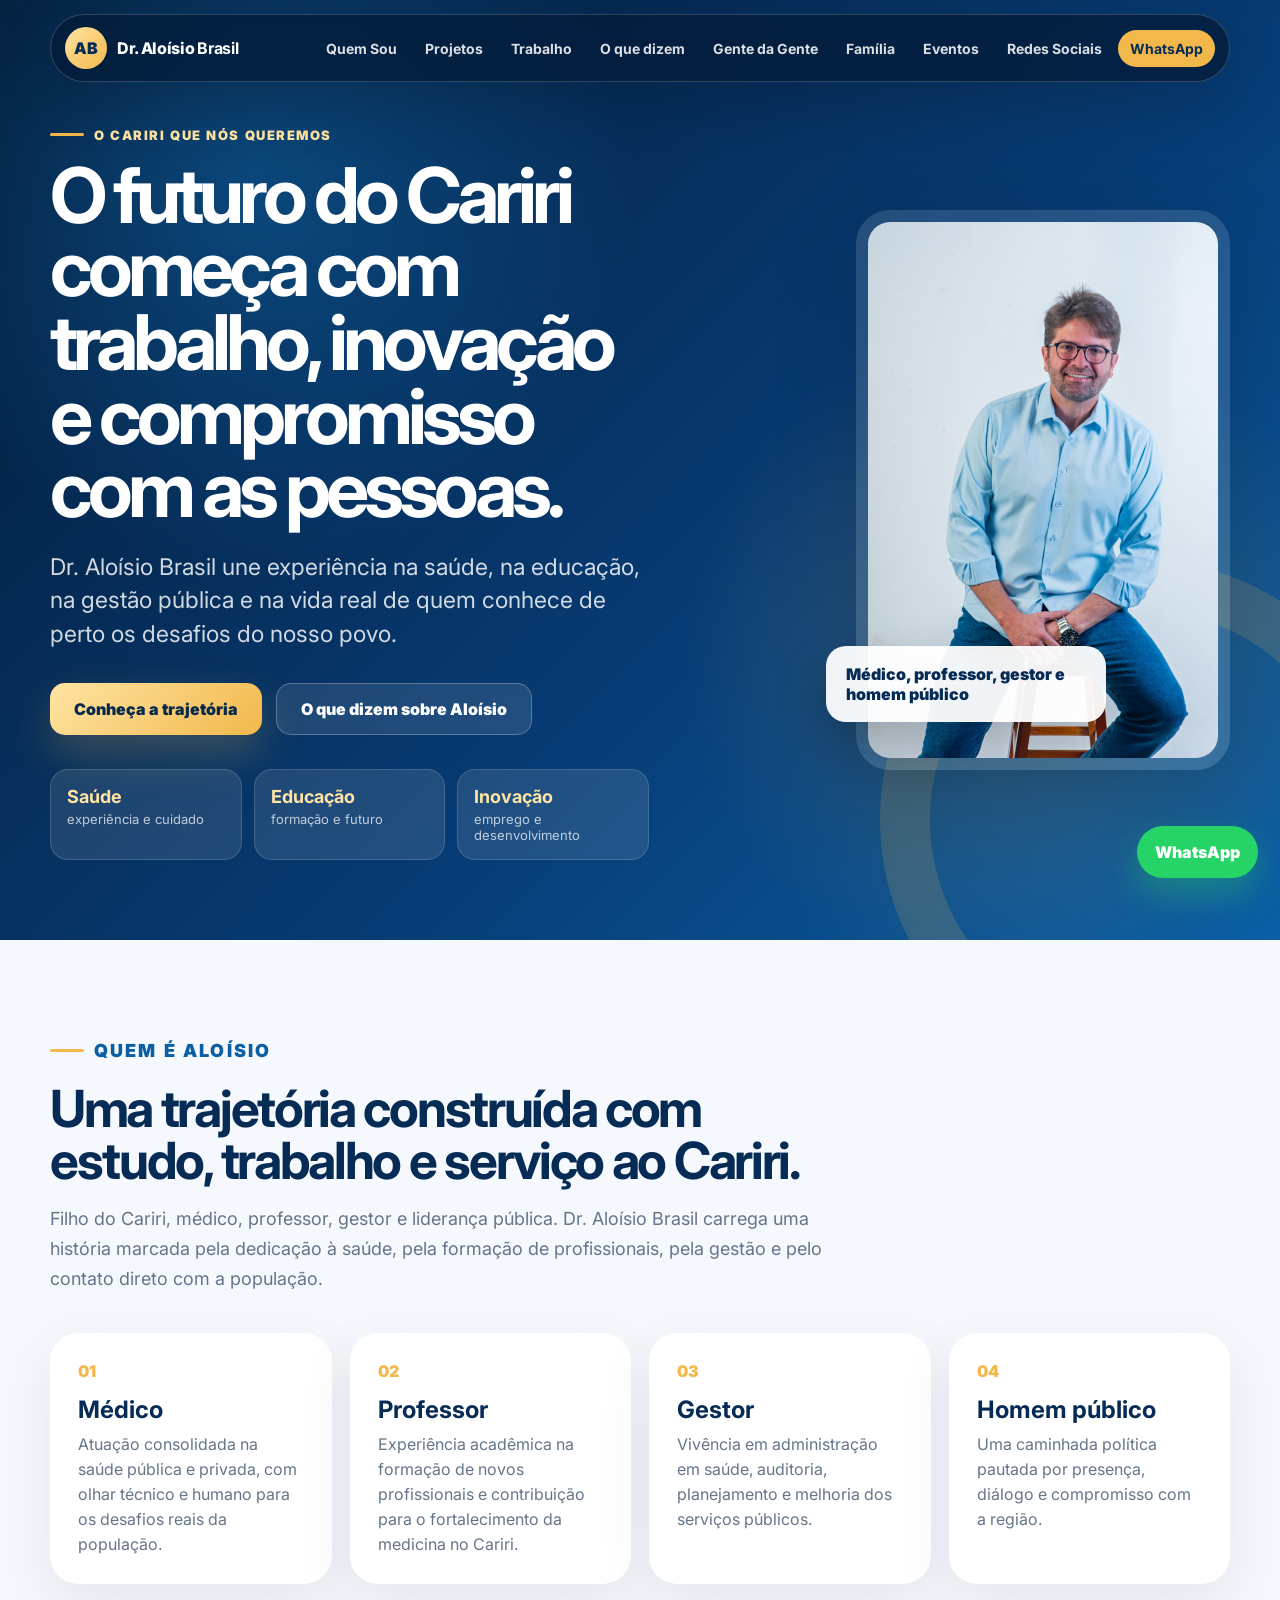
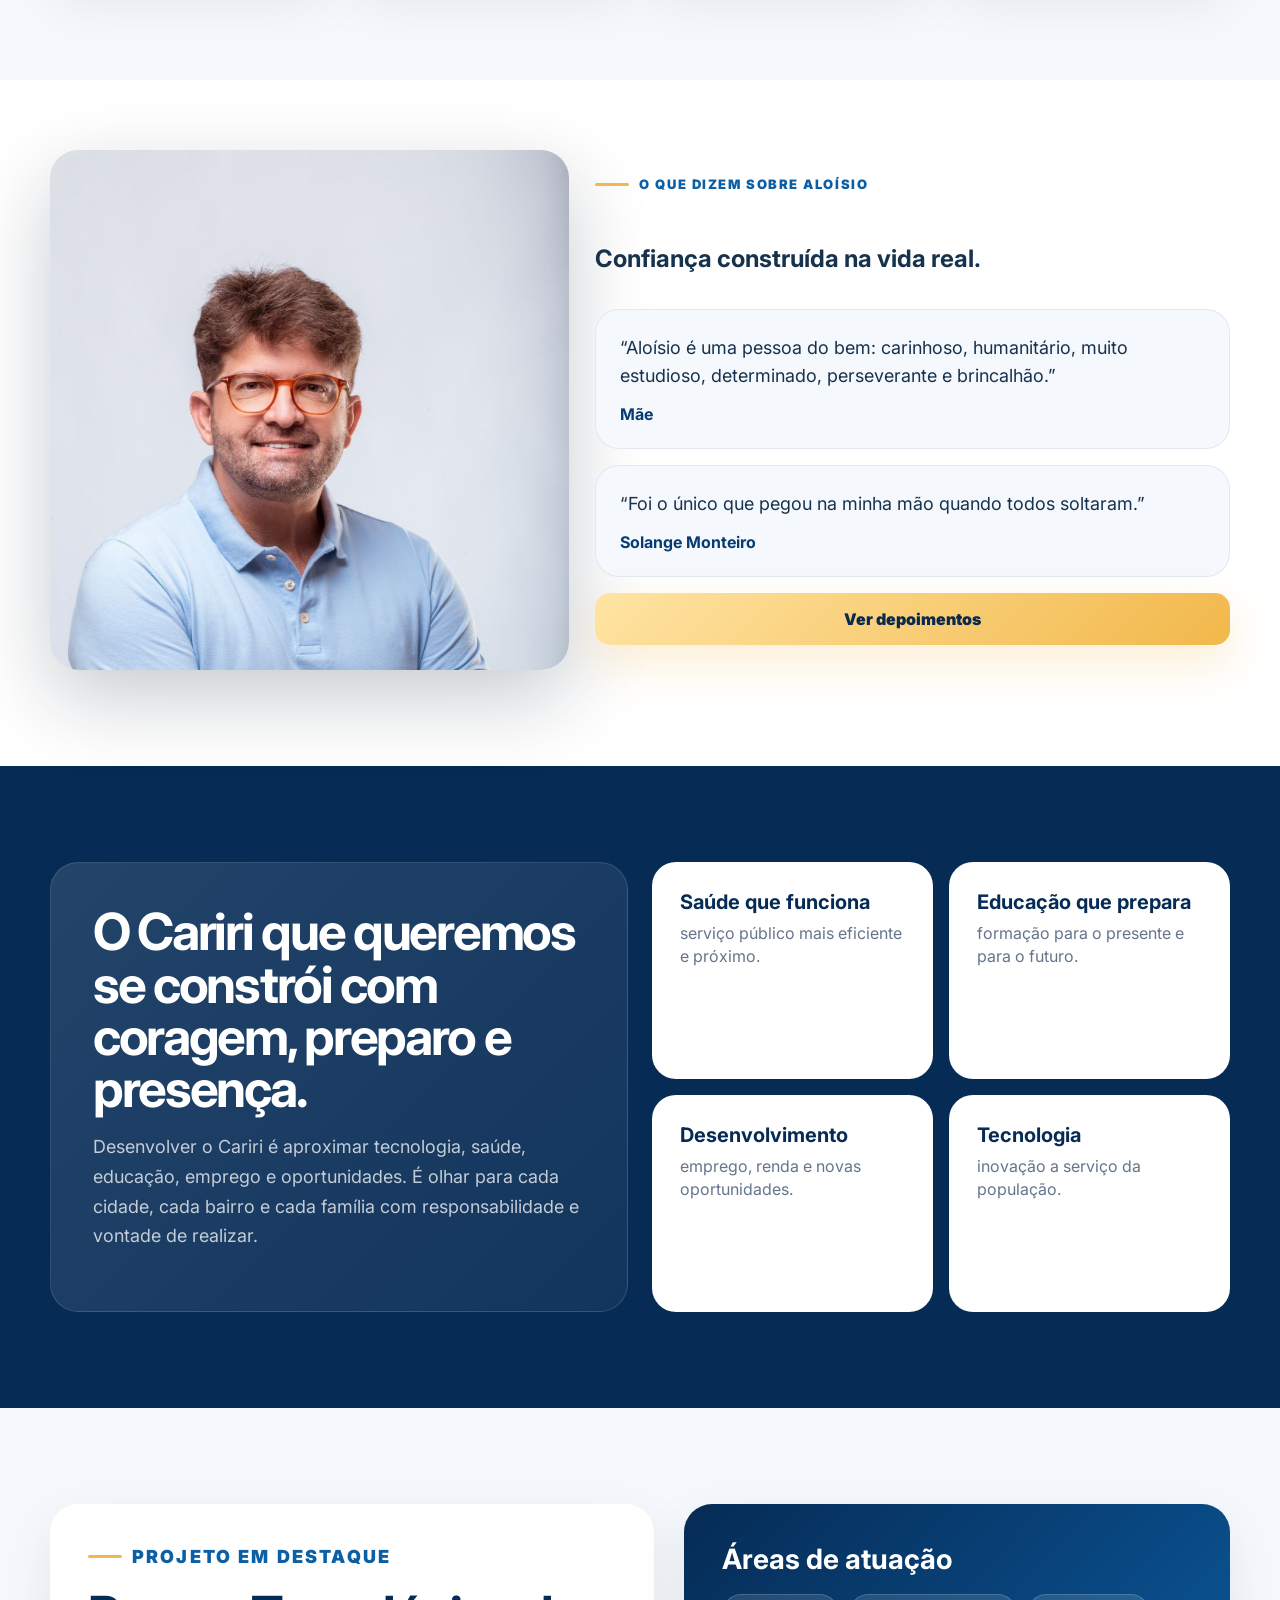
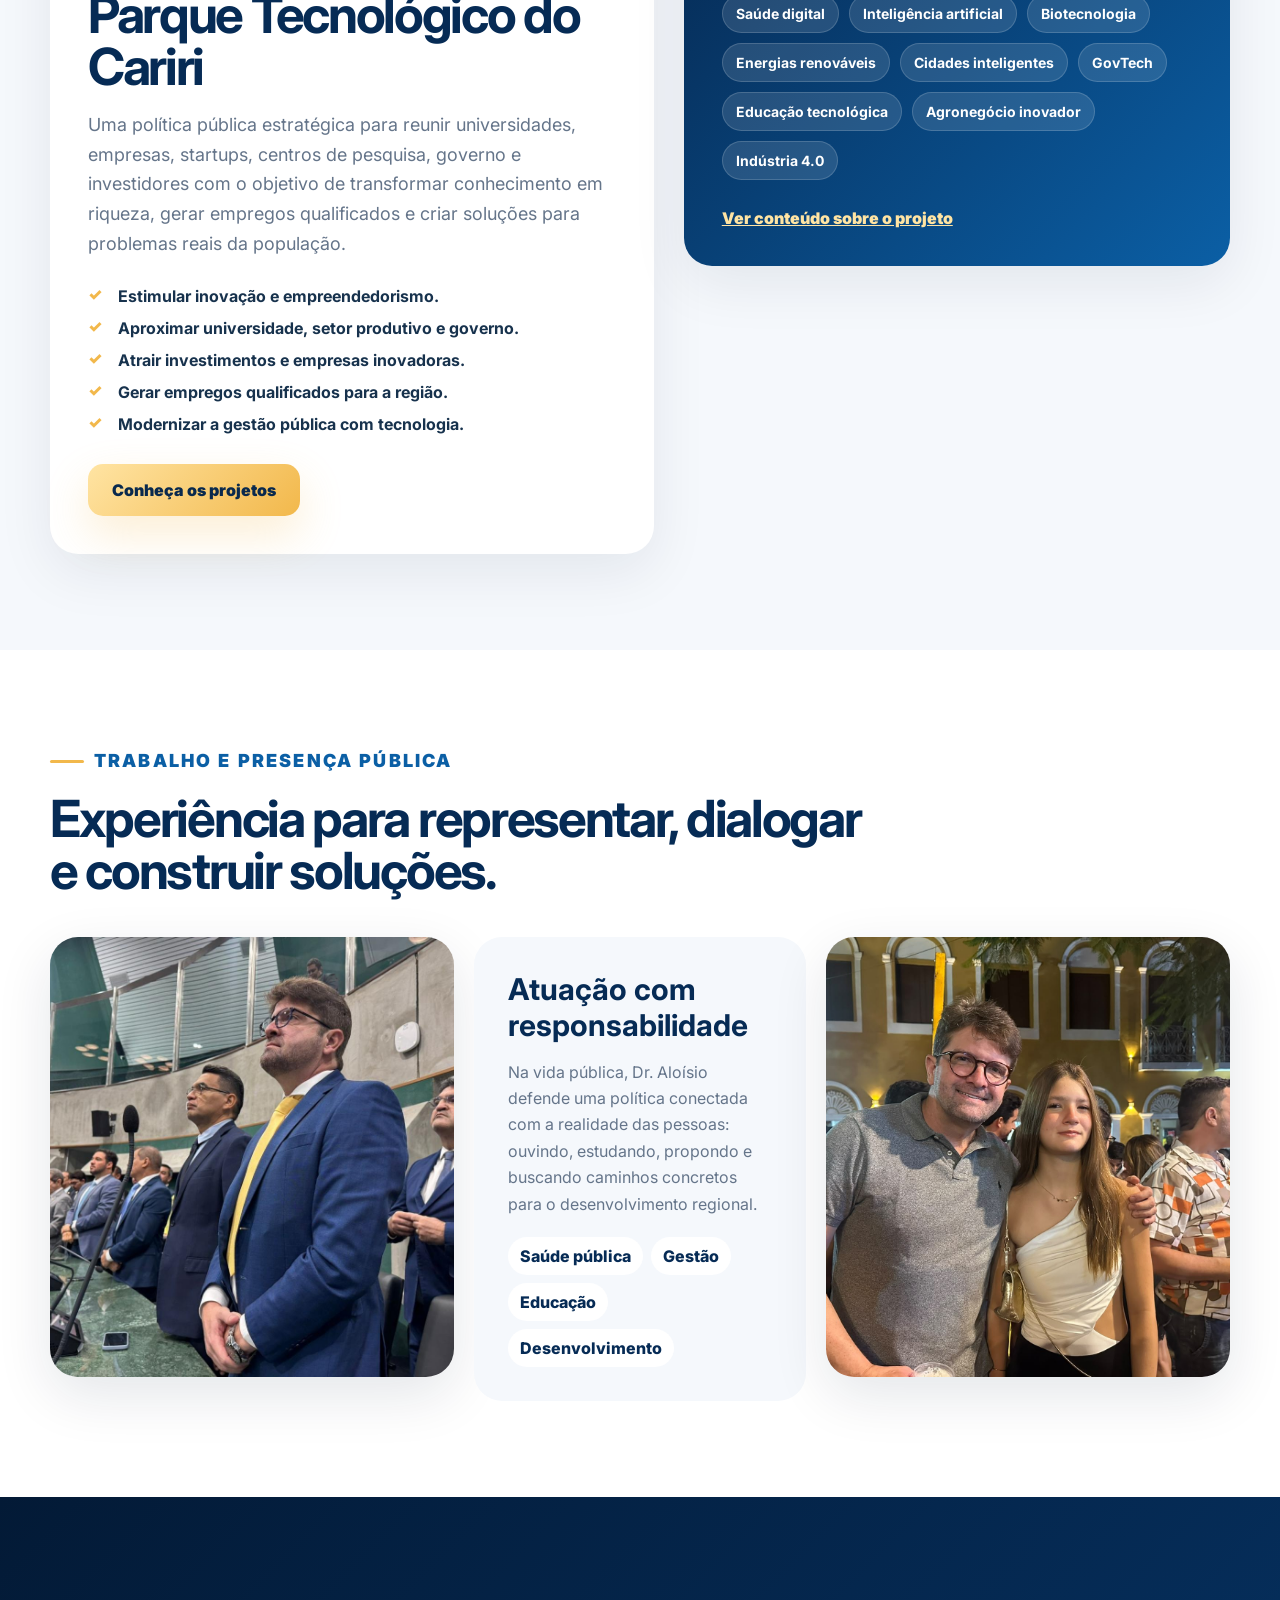
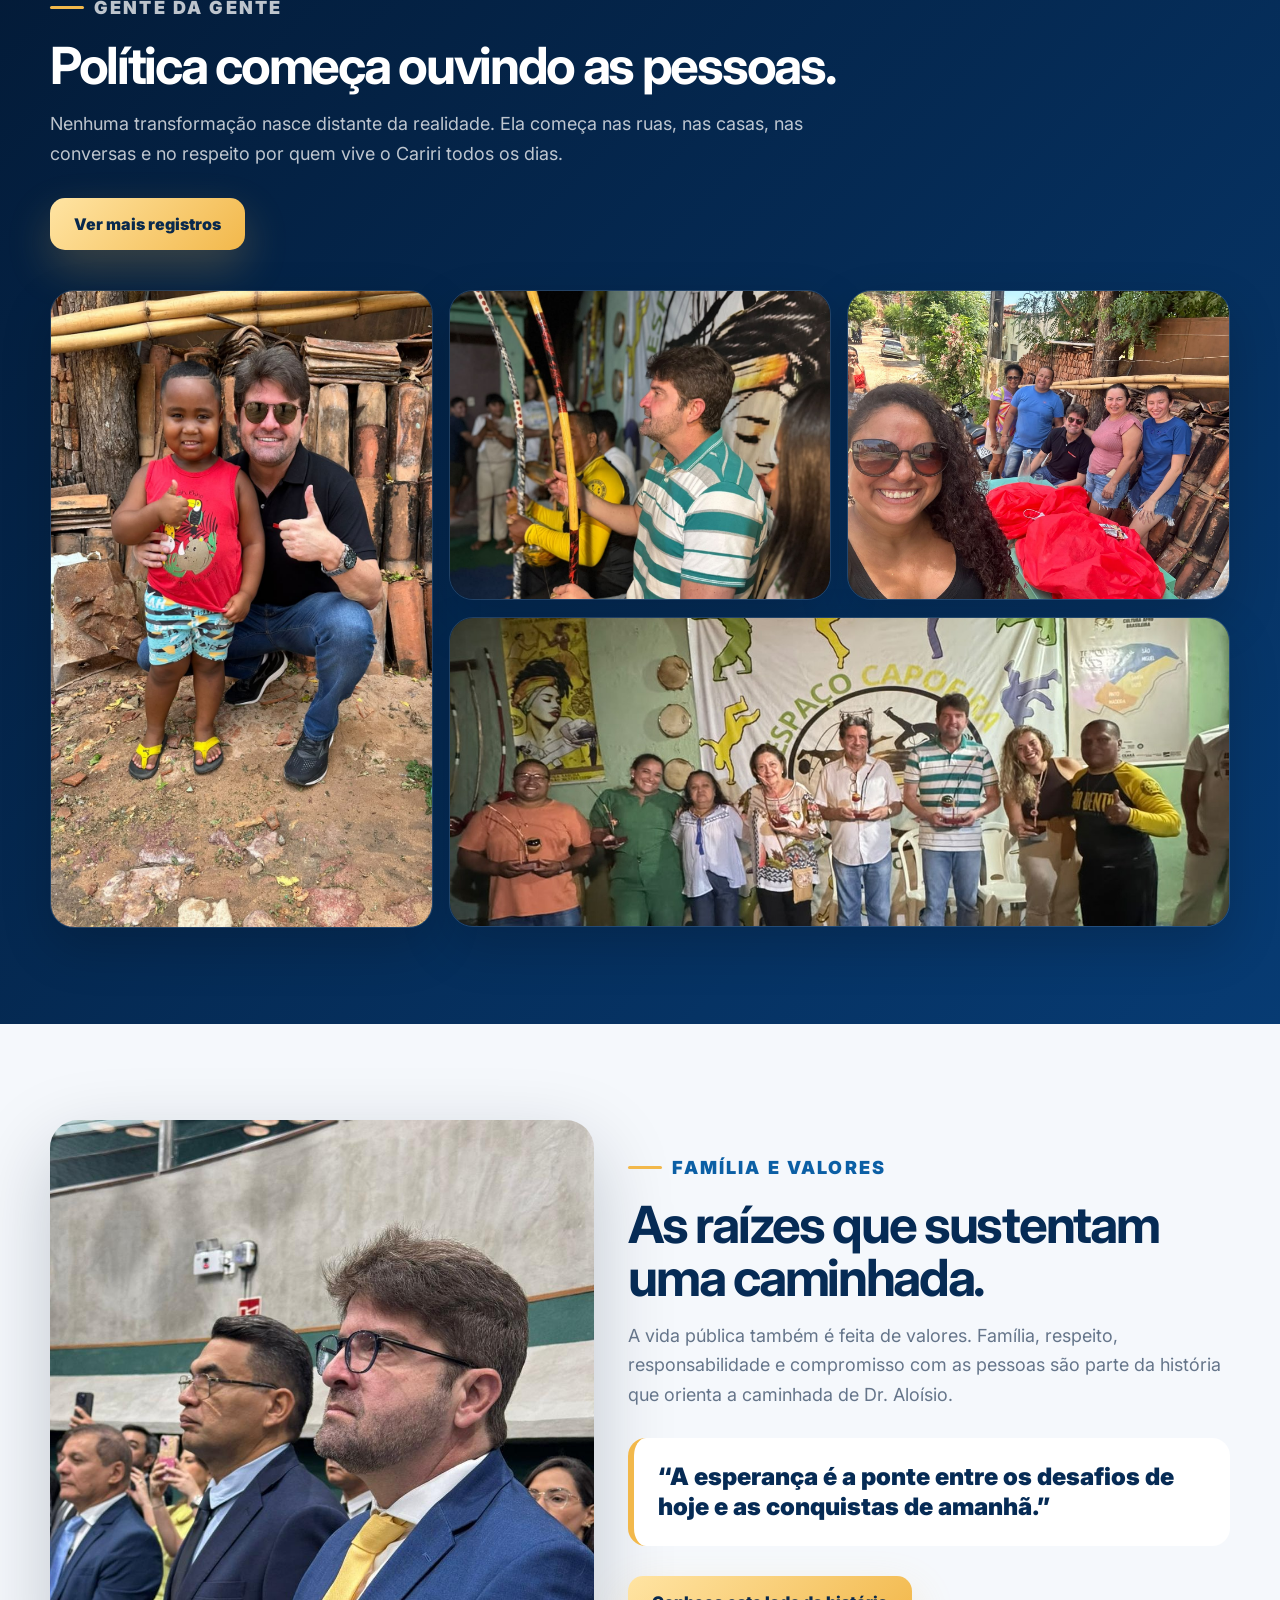
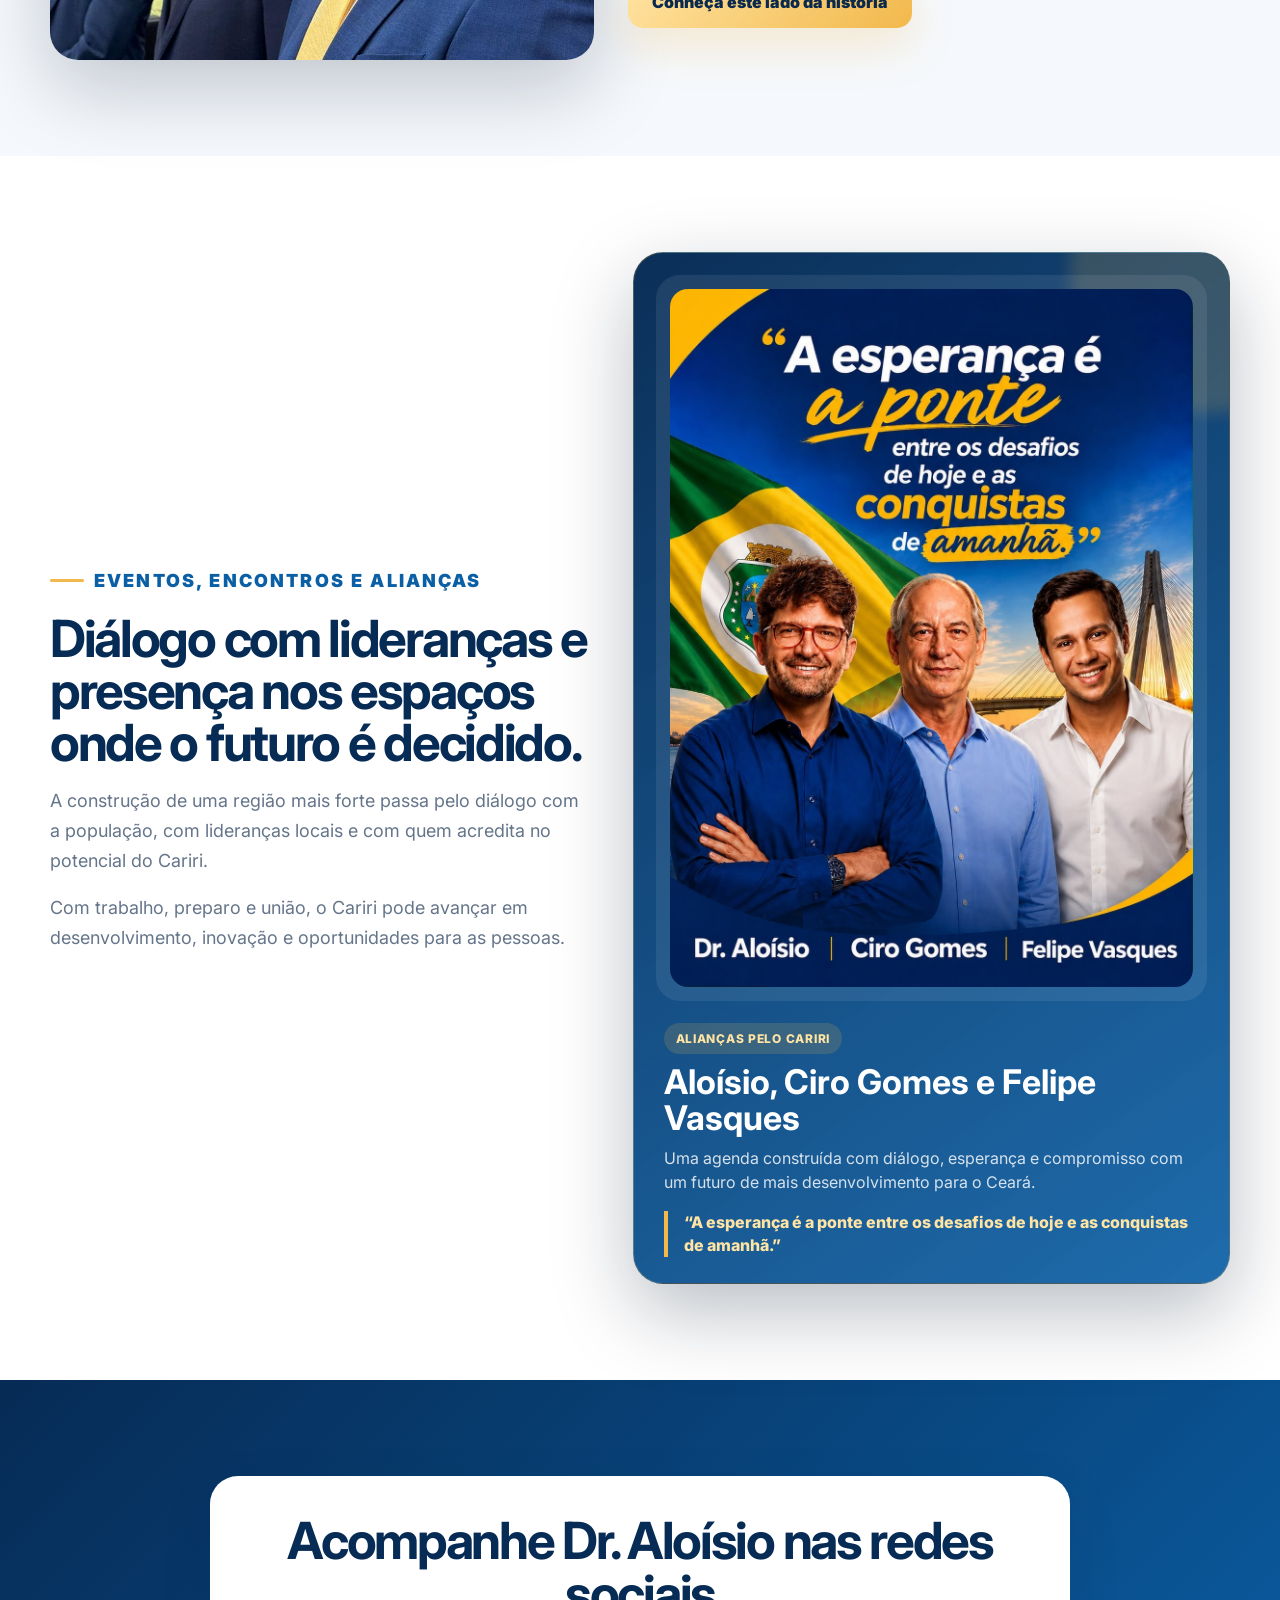
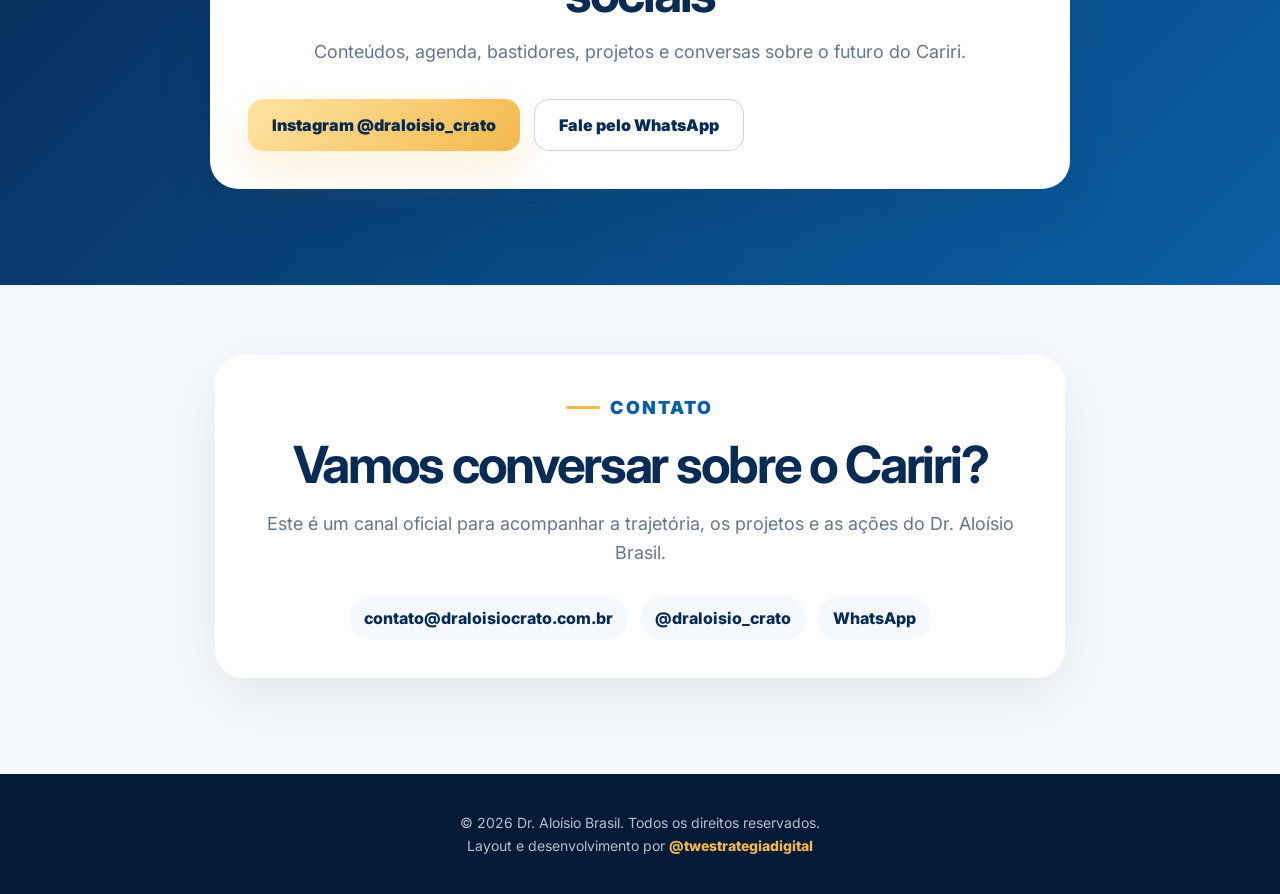
==== construcao/index.html @ 24941a0d "Update index.html" ====
<!DOCTYPE html>
<html lang="pt-BR">
<head>
  <meta charset="UTF-8" />
  <meta name="viewport" content="width=device-width, initial-scale=1.0" />
  <base href="/construcao/">
  <title>Dr. Aloísio Brasil | O Cariri que nós queremos</title>
  <meta name="description" content="Site oficial do Dr. Aloísio Brasil. Médico, professor, gestor e liderança pública do Cariri." />
  <meta name="theme-color" content="#062B55" />
  <meta property="og:title" content="Dr. Aloísio Brasil | O Cariri que nós queremos" />
  <meta property="og:description" content="Site oficial do Dr. Aloísio Brasil. Médico, professor, gestor e liderança pública do Cariri." />
  <meta property="og:type" content="website" />
  <meta property="og:url" content="https://www.draloisiocrato.com.br/construcao/" />
  <meta property="og:image" content="https://www.draloisiocrato.com.br/construcao/assets/hero.jpg" />
  <link rel="icon" href="assets/favicon.svg" type="image/svg+xml" />
  <link rel="preconnect" href="https://fonts.googleapis.com">
  <link rel="preconnect" href="https://fonts.gstatic.com" crossorigin>
  <link href="https://fonts.googleapis.com/css2?family=Inter:wght@400;500;600;700;800;900&display=swap" rel="stylesheet">
  <link rel="stylesheet" href="style.css" />


  <style>
    /* Ajuste especial para o card de alianças - imagem ciro2 sem cortes */
    .support {
      gap: 42px;
      align-items: center;
    }

    .support-card {
      background: linear-gradient(145deg, rgba(6, 43, 85, 0.98), rgba(11, 95, 165, 0.92));
      border: 1px solid rgba(242, 184, 75, 0.25);
      border-radius: 30px;
      padding: 22px;
      box-shadow: 0 28px 80px rgba(2, 21, 43, 0.28);
      overflow: hidden;
      position: relative;
    }

    .support-card::before {
      content: "";
      position: absolute;
      inset: -120px -120px auto auto;
      width: 280px;
      height: 280px;
      border-radius: 999px;
      background: rgba(242, 184, 75, 0.18);
      filter: blur(8px);
      pointer-events: none;
    }

    .support-card-image {
      background: rgba(255, 255, 255, 0.08);
      border-radius: 24px;
      padding: 14px;
      display: flex;
      align-items: center;
      justify-content: center;
      overflow: hidden;
      position: relative;
      z-index: 1;
    }

    .support-card-image img {
      width: 100%;
      max-width: 560px;
      height: auto;
      display: block;
      object-fit: contain;
      object-position: center;
      border-radius: 18px;
    }

    .support-card-content {
      position: relative;
      z-index: 1;
      padding: 22px 8px 4px;
      color: #ffffff;
    }

    .support-card-content span {
      display: inline-flex;
      margin-bottom: 10px;
      padding: 8px 12px;
      border-radius: 999px;
      background: rgba(242, 184, 75, 0.16);
      color: #FFE4A3;
      font-size: 12px;
      font-weight: 800;
      text-transform: uppercase;
      letter-spacing: 0.06em;
    }

    .support-card-content h3 {
      margin: 0 0 10px;
      font-size: clamp(24px, 3vw, 34px);
      line-height: 1.05;
    }

    .support-card-content p {
      margin: 0 0 16px;
      color: rgba(255, 255, 255, 0.82);
      line-height: 1.55;
    }

    .support-card-content blockquote {
      margin: 0;
      padding-left: 16px;
      border-left: 4px solid #F2B84B;
      color: #FFE4A3;
      font-weight: 800;
      line-height: 1.45;
    }

    @media (max-width: 720px) {
      .support-card {
        padding: 14px;
        border-radius: 24px;
      }

      .support-card-image {
        padding: 8px;
      }

      .support-card-content {
        padding: 18px 4px 4px;
      }
    }
  </style>

</head>
<body>
  <header class="site-header" id="topo">
    <a href="/construcao/#inicio" class="brand" aria-label="Dr. Aloísio Brasil">
      <span class="brand-mark">AB</span>
      <span class="brand-text">Dr. Aloísio <strong>Brasil</strong></span>
    </a>
    <button class="menu-toggle" aria-label="Abrir menu" aria-expanded="false">☰</button>
    <nav class="nav-menu" aria-label="Menu principal">
      <a href="/construcao/#quem-sou">Quem Sou</a>
      <a href="projetos/">Projetos</a>
      <a href="/construcao/#trabalho">Trabalho</a>
      <a href="depoimentos/">O que dizem</a>
      <a href="gente/">Gente da Gente</a>
      <a href="familia/">Família</a>
      <a href="/construcao/#eventos">Eventos</a>
      <a href="/construcao/#redes">Redes Sociais</a>
      <a class="nav-cta" href="https://wa.me/558839420645" target="_blank" rel="noopener">WhatsApp</a>
    </nav>
  </header>
  <main>
    <section class="hero" id="inicio">
      <div class="hero-bg" aria-hidden="true"></div>
      <div class="hero-content reveal">
        <p class="eyebrow">O Cariri que nós queremos</p>
        <h1>O futuro do Cariri começa com trabalho, inovação e compromisso com as pessoas.</h1>
        <p class="hero-subtitle">Dr. Aloísio Brasil une experiência na saúde, na educação, na gestão pública e na vida real de quem conhece de perto os desafios do nosso povo.</p>
        <div class="hero-actions">
          <a class="btn btn-primary" href="#quem-sou">Conheça a trajetória</a>
          <a class="btn btn-secondary" href="depoimentos/">O que dizem sobre Aloísio</a>
        </div>
        <div class="hero-stats" aria-label="Pilares de atuação">
          <div><strong>Saúde</strong><span>experiência e cuidado</span></div>
          <div><strong>Educação</strong><span>formação e futuro</span></div>
          <div><strong>Inovação</strong><span>emprego e desenvolvimento</span></div>
        </div>
      </div>
      <div class="hero-photo reveal">
        <img src="assets/hero.jpg" alt="Dr. Aloísio Brasil" />
        <div class="photo-seal">Médico, professor, gestor e homem público</div>
      </div>
    </section>

    <section class="section about" id="quem-sou">
      <div class="section-heading reveal">
        <p class="eyebrow dark">Quem é Aloísio</p>
        <h2>Uma trajetória construída com estudo, trabalho e serviço ao Cariri.</h2>
        <p>Filho do Cariri, médico, professor, gestor e liderança pública. Dr. Aloísio Brasil carrega uma história marcada pela dedicação à saúde, pela formação de profissionais, pela gestão e pelo contato direto com a população.</p>
      </div>
      <div class="about-grid">
        <article class="about-card reveal"><span>01</span><h3>Médico</h3><p>Atuação consolidada na saúde pública e privada, com olhar técnico e humano para os desafios reais da população.</p></article>
        <article class="about-card reveal"><span>02</span><h3>Professor</h3><p>Experiência acadêmica na formação de novos profissionais e contribuição para o fortalecimento da medicina no Cariri.</p></article>
        <article class="about-card reveal"><span>03</span><h3>Gestor</h3><p>Vivência em administração em saúde, auditoria, planejamento e melhoria dos serviços públicos.</p></article>
        <article class="about-card reveal"><span>04</span><h3>Homem público</h3><p>Uma caminhada política pautada por presença, diálogo e compromisso com a região.</p></article>
      </div>
    </section>

    <section class="section testimonial-strip" id="depoimentos-preview">
      <div class="testimonial-preview">
        <div class="testimonial-photo reveal"><img src="assets/portrait-polo.jpg" alt="Dr. Aloísio Brasil" /></div>
        <div class="quote-stack reveal">
          <p class="eyebrow dark">O que dizem sobre Aloísio</p>
          <h2>Confiança construída na vida real.</h2>
          <div class="quote-card"><p>“Aloísio é uma pessoa do bem: carinhoso, humanitário, muito estudioso, determinado, perseverante e brincalhão.”</p><strong>Mãe</strong></div>
          <div class="quote-card"><p>“Foi o único que pegou na minha mão quando todos soltaram.”</p><strong>Solange Monteiro</strong></div>
          <a class="btn btn-primary" href="depoimentos/">Ver depoimentos</a>
        </div>
      </div>
    </section>

    <section class="section vision" id="campanha">
      <div class="vision-card reveal"><h2>O Cariri que queremos se constrói com coragem, preparo e presença.</h2><p>Desenvolver o Cariri é aproximar tecnologia, saúde, educação, emprego e oportunidades. É olhar para cada cidade, cada bairro e cada família com responsabilidade e vontade de realizar.</p></div>
      <div class="pillars reveal"><div><strong>Saúde que funciona</strong><span>serviço público mais eficiente e próximo.</span></div><div><strong>Educação que prepara</strong><span>formação para o presente e para o futuro.</span></div><div><strong>Desenvolvimento</strong><span>emprego, renda e novas oportunidades.</span></div><div><strong>Tecnologia</strong><span>inovação a serviço da população.</span></div></div>
    </section>

    <section class="section project" id="projetos">
      <div class="project-copy reveal"><p class="eyebrow dark">Projeto em destaque</p><h2>Parque Tecnológico do Cariri</h2><p>Uma política pública estratégica para reunir universidades, empresas, startups, centros de pesquisa, governo e investidores com o objetivo de transformar conhecimento em riqueza, gerar empregos qualificados e criar soluções para problemas reais da população.</p><ul class="check-list"><li>Estimular inovação e empreendedorismo.</li><li>Aproximar universidade, setor produtivo e governo.</li><li>Atrair investimentos e empresas inovadoras.</li><li>Gerar empregos qualificados para a região.</li><li>Modernizar a gestão pública com tecnologia.</li></ul><div class="back-line"><a class="btn btn-primary" href="projetos/">Conheça os projetos</a></div></div>
      <div class="project-panel reveal"><h3>Áreas de atuação</h3><div class="tags"><span>Saúde digital</span><span>Inteligência artificial</span><span>Biotecnologia</span><span>Energias renováveis</span><span>Cidades inteligentes</span><span>GovTech</span><span>Educação tecnológica</span><span>Agronegócio inovador</span><span>Indústria 4.0</span></div><a class="inline-link" href="https://www.instagram.com/reel/DZIby20hRgo/" target="_blank" rel="noopener">Ver conteúdo sobre o projeto</a></div>
    </section>

    <section class="section work" id="trabalho"><div class="section-heading reveal"><p class="eyebrow dark">Trabalho e presença pública</p><h2>Experiência para representar, dialogar e construir soluções.</h2></div><div class="work-grid"><img class="reveal" src="assets/assembleia-wide.jpg" alt="Dr. Aloísio em ambiente parlamentar" /><div class="work-text reveal"><h3>Atuação com responsabilidade</h3><p>Na vida pública, Dr. Aloísio defende uma política conectada com a realidade das pessoas: ouvindo, estudando, propondo e buscando caminhos concretos para o desenvolvimento regional.</p><div class="mini-cards"><span>Saúde pública</span><span>Gestão</span><span>Educação</span><span>Desenvolvimento</span></div></div><img class="reveal" src="assets/assembleia-close.jpg" alt="Dr. Aloísio em sessão pública" /></div></section>

    <section class="section people" id="gente"><div class="section-heading light reveal"><p class="eyebrow">Gente da Gente</p><h2>Política começa ouvindo as pessoas.</h2><p>Nenhuma transformação nasce distante da realidade. Ela começa nas ruas, nas casas, nas conversas e no respeito por quem vive o Cariri todos os dias.</p><div class="back-line"><a class="btn btn-primary" href="gente/">Ver mais registros</a></div></div><div class="gallery people-gallery"><img class="reveal tall" src="assets/gente-crianca.jpg" alt="Dr. Aloísio com criança em visita comunitária" /><img class="reveal" src="assets/gente-grupo2.jpg" style="object-position:center center;" alt="Dr. Aloísio com moradores" /><img class="reveal" src="assets/gente-dupla.jpg" alt="Dr. Aloísio com moradora" /><img class="reveal wide" src="assets/gente-selfie2.jpg" style="object-position:center center;" alt="Dr. Aloísio em encontro com populares" /></div></section>

    <section class="section family" id="familia"><div class="family-image reveal"><img src="assets/familia.jpg" alt="Dr. Aloísio em momento familiar" /></div><div class="family-copy reveal"><p class="eyebrow dark">Família e valores</p><h2>As raízes que sustentam uma caminhada.</h2><p>A vida pública também é feita de valores. Família, respeito, responsabilidade e compromisso com as pessoas são parte da história que orienta a caminhada de Dr. Aloísio.</p><blockquote>“A esperança é a ponte entre os desafios de hoje e as conquistas de amanhã.”</blockquote><div class="back-line"><a class="btn btn-primary" href="familia/">Conheça este lado da história</a></div></div></section>

    <section class="section support" id="eventos">
      <div class="support-copy reveal">
        <p class="eyebrow dark">Eventos, encontros e alianças</p>
        <h2>Diálogo com lideranças e presença nos espaços onde o futuro é decidido.</h2>
        <p>A construção de uma região mais forte passa pelo diálogo com a população, com lideranças locais e com quem acredita no potencial do Cariri.</p>
        <p>Com trabalho, preparo e união, o Cariri pode avançar em desenvolvimento, inovação e oportunidades para as pessoas.</p>
      </div>

      <div class="support-card reveal">
        <div class="support-card-image">
          <img src="assets/ciro2.jpg" alt="Dr. Aloísio, Ciro Gomes e Felipe Vasques">
        </div>
        <div class="support-card-content">
          <span>Alianças pelo Cariri</span>
          <h3>Aloísio, Ciro Gomes e Felipe Vasques</h3>
          <p>Uma agenda construída com diálogo, esperança e compromisso com um futuro de mais desenvolvimento para o Ceará.</p>
          <blockquote>“A esperança é a ponte entre os desafios de hoje e as conquistas de amanhã.”</blockquote>
        </div>
      </div>
    </section>

    <section class="section social" id="redes"><div class="social-card reveal"><h2>Acompanhe Dr. Aloísio nas redes sociais</h2><p>Conteúdos, agenda, bastidores, projetos e conversas sobre o futuro do Cariri.</p><div class="social-actions"><a class="btn btn-primary" href="https://www.instagram.com/draloisio_crato" target="_blank" rel="noopener">Instagram @draloisio_crato</a><a class="btn btn-secondary dark-btn" href="https://wa.me/558839420645" target="_blank" rel="noopener">Fale pelo WhatsApp</a></div></div></section>

    <section class="section contact-section" id="contato"><div class="contact-box reveal"><p class="eyebrow dark">Contato</p><h2>Vamos conversar sobre o Cariri?</h2><p>Este é um canal oficial para acompanhar a trajetória, os projetos e as ações do Dr. Aloísio Brasil.</p><div class="contact-links"><a href="mailto:contato@draloisiocrato.com.br">contato@draloisiocrato.com.br</a><a href="https://www.instagram.com/draloisio_crato" target="_blank" rel="noopener">@draloisio_crato</a><a href="https://wa.me/558839420645" target="_blank" rel="noopener">WhatsApp</a></div></div></section>
  </main>
  <footer>
    <p>© 2026 Dr. Aloísio Brasil. Todos os direitos reservados.</p>
    <p class="credits">Layout e desenvolvimento por <a href="https://www.instagram.com/twestrategiadigital" target="_blank" rel="noopener noreferrer">@twestrategiadigital</a></p>
  </footer>
  <a class="whatsapp-float" href="https://wa.me/558839420645" target="_blank" rel="noopener" aria-label="WhatsApp">WhatsApp</a>
  <script src="script.js"></script>
</body>
</html>
---- construcao/style.css ----
:root{
  --blue-950:#031A36;--blue-900:#062B55;--blue-800:#073B73;--blue-700:#0B5FA5;--blue-500:#1787D5;--gold:#F2B84B;--gold-soft:#FFE4A3;--white:#fff;--text:#17324D;--muted:#65758A;--bg:#F5F8FC;--shadow:0 28px 80px rgba(2,21,43,.22);--radius:28px}
*{box-sizing:border-box}html{scroll-behavior:smooth}body{margin:0;font-family:Inter,Arial,Helvetica,sans-serif;color:var(--text);background:var(--bg);overflow-x:hidden}img{max-width:100%;display:block}a{color:inherit}.site-header{position:fixed;top:0;left:0;right:0;z-index:30;display:flex;align-items:center;justify-content:space-between;width:min(1180px,calc(100% - 36px));margin:14px auto 0;padding:12px 14px;border:1px solid rgba(255,255,255,.18);border-radius:999px;background:rgba(3,26,54,.74);backdrop-filter:blur(18px);box-shadow:0 18px 60px rgba(0,0,0,.16)}.brand{display:flex;align-items:center;gap:10px;text-decoration:none;color:#fff;font-weight:800}.brand-mark{display:grid;place-items:center;width:42px;height:42px;border-radius:50%;background:linear-gradient(135deg,var(--gold-soft),var(--gold));color:var(--blue-900);font-weight:900}.brand-text{letter-spacing:-.02em}.nav-menu{display:flex;align-items:center;gap:4px}.nav-menu a{padding:10px 12px;border-radius:999px;color:rgba(255,255,255,.86);text-decoration:none;font-size:14px;font-weight:700;transition:.2s}.nav-menu a:hover{background:rgba(255,255,255,.12);color:#fff}.nav-cta{background:var(--gold)!important;color:var(--blue-900)!important}.menu-toggle{display:none;background:none;border:0;color:#fff;font-size:28px}.hero{position:relative;min-height:100vh;display:grid;grid-template-columns:1.05fr .95fr;align-items:center;gap:40px;padding:120px max(24px,calc((100vw - 1180px)/2)) 80px;color:#fff;background:linear-gradient(135deg,var(--blue-950),var(--blue-800) 58%,var(--blue-700));overflow:hidden}.hero-bg{position:absolute;inset:0;background:radial-gradient(circle at 20% 20%,rgba(23,135,213,.35),transparent 30%),radial-gradient(circle at 80% 70%,rgba(242,184,75,.20),transparent 28%);z-index:0}.hero:after{content:"";position:absolute;right:-120px;bottom:-140px;width:420px;height:420px;border:50px solid rgba(242,184,75,.16);border-radius:50%}.hero-content,.hero-photo{position:relative;z-index:1}.eyebrow{display:inline-flex;align-items:center;gap:10px;margin:0 0 16px;color:var(--gold-soft);text-transform:uppercase;letter-spacing:.12em;font-size:13px;font-weight:900}.eyebrow:before{content:"";width:34px;height:3px;background:var(--gold);border-radius:99px}.eyebrow.dark{color:var(--blue-700)}.hero h1{margin:0;font-size:clamp(42px,6vw,78px);line-height:.96;letter-spacing:-.065em;max-width:820px}.hero-subtitle{max-width:660px;margin:24px 0 0;color:rgba(255,255,255,.82);font-size:clamp(18px,2vw,23px);line-height:1.45}.hero-actions,.social-actions{display:flex;flex-wrap:wrap;gap:14px;margin-top:32px}.btn{display:inline-flex;align-items:center;justify-content:center;min-height:52px;padding:0 24px;border-radius:15px;text-decoration:none;font-weight:900;transition:.2s}.btn:hover{transform:translateY(-2px)}.btn-primary{background:linear-gradient(135deg,var(--gold-soft),var(--gold));color:#09294D;box-shadow:0 18px 44px rgba(242,184,75,.24)}.btn-secondary{border:1px solid rgba(255,255,255,.26);color:#fff;background:rgba(255,255,255,.10)}.dark-btn{border-color:rgba(7,59,115,.22);color:var(--blue-900);background:#fff}.hero-stats{display:grid;grid-template-columns:repeat(3,1fr);gap:12px;margin-top:34px;max-width:650px}.hero-stats div{padding:16px;border-radius:18px;background:rgba(255,255,255,.10);border:1px solid rgba(255,255,255,.15)}.hero-stats strong{display:block;color:var(--gold-soft);font-size:18px}.hero-stats span{display:block;color:rgba(255,255,255,.72);font-size:13px;margin-top:4px}.hero-photo{justify-self:end}.hero-photo img{width:min(430px,100%);height:560px;object-fit:cover;object-position:center top;border-radius:34px;border:12px solid rgba(255,255,255,.12);box-shadow:var(--shadow)}.photo-seal{position:absolute;left:-30px;bottom:48px;max-width:280px;padding:18px 20px;border-radius:20px;background:rgba(255,255,255,.94);color:var(--blue-900);font-weight:900;box-shadow:0 20px 50px rgba(0,0,0,.22)}.section{padding:96px max(24px,calc((100vw - 1180px)/2))}.section-heading{max-width:820px;margin-bottom:40px}.section-heading h2,.vision-card h2,.project-copy h2,.family-copy h2,.support-copy h2,.social-card h2,.contact-box h2{margin:0;color:var(--blue-900);font-size:clamp(34px,4vw,56px);line-height:1.02;letter-spacing:-.045em}.section-heading p,.project-copy p,.vision-card p,.family-copy p,.support-copy p,.social-card p,.contact-box p{font-size:18px;line-height:1.65;color:var(--muted)}.about-grid{display:grid;grid-template-columns:repeat(4,1fr);gap:18px}.about-card{padding:28px;border-radius:var(--radius);background:#fff;box-shadow:0 18px 55px rgba(3,26,54,.08)}.about-card span{color:var(--gold);font-weight:900}.about-card h3{margin:14px 0 8px;color:var(--blue-900);font-size:24px}.about-card p{margin:0;color:var(--muted);line-height:1.55}.vision{display:grid;grid-template-columns:1fr 1fr;gap:24px;background:var(--blue-900);color:#fff}.vision-card{padding:42px;border-radius:var(--radius);background:linear-gradient(135deg,rgba(255,255,255,.12),rgba(255,255,255,.05));border:1px solid rgba(255,255,255,.12)}.vision-card h2,.section-heading.light h2{color:#fff}.vision-card p,.section-heading.light p{color:rgba(255,255,255,.74)}.pillars{display:grid;grid-template-columns:repeat(2,1fr);gap:16px}.pillars div{padding:28px;border-radius:24px;background:#fff;color:var(--text)}.pillars strong{display:block;color:var(--blue-900);font-size:20px}.pillars span{display:block;margin-top:8px;color:var(--muted);line-height:1.45}.project{display:grid;grid-template-columns:1.05fr .95fr;gap:30px;align-items:start}.project-copy,.project-panel,.contact-box,.social-card{padding:38px;border-radius:var(--radius);background:#fff;box-shadow:0 18px 55px rgba(3,26,54,.08)}.check-list{padding:0;margin:28px 0 0;list-style:none;display:grid;gap:12px}.check-list li{position:relative;padding-left:30px;color:var(--text);font-weight:700}.check-list li:before{content:"✓";position:absolute;left:0;top:-2px;color:var(--gold);font-weight:900}.project-panel{background:linear-gradient(135deg,var(--blue-900),var(--blue-700));color:#fff}.project-panel h3{margin:0 0 18px;font-size:28px}.tags{display:flex;flex-wrap:wrap;gap:10px}.tags span{padding:10px 13px;border-radius:999px;background:rgba(255,255,255,.12);border:1px solid rgba(255,255,255,.16);font-weight:700;font-size:14px}.inline-link{display:inline-block;margin-top:28px;color:var(--gold-soft);font-weight:900}.work{background:#fff}.work-grid{display:grid;grid-template-columns:1fr .82fr 1fr;gap:20px;align-items:stretch}.work-grid img{width:100%;height:440px;object-fit:cover;border-radius:var(--radius);box-shadow:0 18px 55px rgba(3,26,54,.11)}.work-text{padding:34px;border-radius:var(--radius);background:var(--bg)}.work-text h3{margin:0;color:var(--blue-900);font-size:30px}.work-text p{color:var(--muted);line-height:1.65}.mini-cards{display:flex;flex-wrap:wrap;gap:8px;margin-top:20px}.mini-cards span{padding:9px 12px;border-radius:999px;background:#fff;color:var(--blue-900);font-weight:800}.people{background:linear-gradient(135deg,var(--blue-950),var(--blue-800));}.gallery{display:grid;grid-template-columns:1fr 1fr 1fr;gap:16px}.gallery img{width:100%;height:310px;object-fit:cover;border-radius:24px;border:1px solid rgba(255,255,255,.12);box-shadow:0 20px 50px rgba(0,0,0,.18)}.gallery .tall{grid-row:span 2;height:638px}.gallery .wide{grid-column:span 2}.family,.support{display:grid;grid-template-columns:.95fr 1.05fr;gap:34px;align-items:center}.family-image img,.support-image img{width:100%;height:540px;object-fit:cover;border-radius:var(--radius);box-shadow:var(--shadow)}.family-copy blockquote{margin:28px 0 0;padding:24px;border-left:6px solid var(--gold);border-radius:18px;background:#fff;color:var(--blue-900);font-size:24px;font-weight:900;line-height:1.25}.support{background:#fff}.support-image img{height:520px}.social{background:linear-gradient(135deg,var(--blue-900),var(--blue-700));}.social-card{max-width:860px;margin:0 auto;text-align:center}.contact-section{padding-top:70px}.contact-box{max-width:850px;margin:0 auto;text-align:center}.contact-links{display:flex;flex-wrap:wrap;justify-content:center;gap:12px;margin-top:28px}.contact-links a{padding:12px 15px;border-radius:999px;background:var(--bg);color:var(--blue-900);text-decoration:none;font-weight:800}footer{text-align:center;padding:34px 20px;background:var(--blue-950);color:rgba(255,255,255,.72);font-size:14px}footer p{margin:6px 0}.credits a{color:var(--gold);text-decoration:none;font-weight:800}.whatsapp-float{position:fixed;right:22px;bottom:22px;z-index:40;display:inline-flex;align-items:center;justify-content:center;min-height:52px;padding:0 18px;border-radius:999px;background:#25D366;color:#fff;text-decoration:none;font-weight:900;box-shadow:0 15px 35px rgba(37,211,102,.35)}.reveal{opacity:0;transform:translateY(20px);transition:opacity .7s ease,transform .7s ease}.reveal.is-visible{opacity:1;transform:none}@media (max-width:980px){.menu-toggle{display:block}.nav-menu{position:absolute;top:72px;left:0;right:0;display:none;flex-direction:column;align-items:stretch;padding:14px;border-radius:24px;background:rgba(3,26,54,.96)}.nav-menu.is-open{display:flex}.nav-menu a{text-align:center}.hero{grid-template-columns:1fr;padding-top:120px}.hero-photo{justify-self:start}.hero-photo img{height:480px}.about-grid,.pillars{grid-template-columns:1fr 1fr}.vision,.project,.family,.support{grid-template-columns:1fr}.work-grid{grid-template-columns:1fr}.gallery{grid-template-columns:1fr 1fr}.gallery .tall{height:420px}.gallery .wide{grid-column:span 1}.site-header{border-radius:28px}.brand-text{display:none}}@media (max-width:620px){.section{padding:72px 18px}.hero{padding-left:18px;padding-right:18px}.hero h1{font-size:42px}.hero-stats,.about-grid,.pillars,.gallery{grid-template-columns:1fr}.hero-photo img,.family-image img,.support-image img{height:420px}.photo-seal{position:static;margin-top:-24px}.gallery img,.gallery .tall{height:360px}.hero-actions,.social-actions{flex-direction:column}.btn{width:100%}.whatsapp-float{right:14px;bottom:14px}}

/* Ajustes da nova estrutura */
.people-gallery img,
.work-grid img,
.family-image img,
.support-image img { object-position: center top; }
.testimonial-strip{background:#fff;padding-top:70px}.testimonial-preview{display:grid;grid-template-columns:.9fr 1.1fr;gap:26px;align-items:center}.testimonial-photo img{width:100%;height:520px;object-fit:cover;object-position:center top;border-radius:var(--radius);box-shadow:var(--shadow)}.quote-stack{display:grid;gap:16px}.quote-card{padding:24px;border-radius:24px;background:var(--bg);border:1px solid rgba(7,59,115,.08)}.quote-card p{margin:0;color:var(--text);font-size:18px;line-height:1.55}.quote-card strong{display:block;margin-top:14px;color:var(--blue-800)}.page-hero{position:relative;min-height:62vh;display:grid;align-items:center;padding:150px max(24px,calc((100vw - 1180px)/2)) 90px;color:#fff;background:linear-gradient(135deg,var(--blue-950),var(--blue-800) 62%,var(--blue-700));overflow:hidden}.page-hero:before{content:"";position:absolute;inset:0;background-image:var(--hero-img);background-size:cover;background-position:center top;opacity:.18;filter:blur(2px) saturate(1.05);transform:scale(1.02)}.page-hero:after{content:"";position:absolute;inset:0;background:radial-gradient(circle at 18% 20%,rgba(242,184,75,.20),transparent 28%),linear-gradient(90deg,rgba(3,26,54,.92),rgba(7,59,115,.72))}.page-hero-content{position:relative;z-index:1;max-width:900px}.page-hero h1{margin:0;font-size:clamp(42px,6vw,76px);line-height:.98;letter-spacing:-.06em}.page-hero p{max-width:720px;font-size:20px;line-height:1.55;color:rgba(255,255,255,.82)}.breadcrumb{display:flex;gap:8px;flex-wrap:wrap;margin-bottom:18px;color:rgba(255,255,255,.74);font-weight:800}.breadcrumb a{text-decoration:none;color:var(--gold-soft)}.testimonials-page{background:var(--bg)}.testimonials-grid{display:grid;grid-template-columns:repeat(3,1fr);gap:18px}.testimonial-card{position:relative;padding:28px;border-radius:26px;background:#fff;box-shadow:0 18px 55px rgba(3,26,54,.08);overflow:hidden}.testimonial-card:before{content:'“';position:absolute;right:22px;top:8px;color:rgba(242,184,75,.18);font-size:110px;font-weight:900;line-height:1}.testimonial-card p{position:relative;margin:0;color:var(--text);line-height:1.65;font-size:17px}.testimonial-card strong{display:block;margin-top:18px;color:var(--blue-900);font-size:18px}.testimonial-card span{display:block;margin-top:4px;color:var(--muted);font-weight:700}.cta-band{padding:70px max(24px,calc((100vw - 1180px)/2));background:linear-gradient(135deg,var(--blue-900),var(--blue-700));color:#fff;text-align:center}.cta-band h2{margin:0 auto 16px;max-width:800px;color:#fff;font-size:clamp(32px,4vw,52px);line-height:1.06;letter-spacing:-.04em}.cta-band p{margin:0 auto;max-width:720px;color:rgba(255,255,255,.76);font-size:18px;line-height:1.6}.simple-grid{display:grid;grid-template-columns:repeat(3,1fr);gap:18px}.info-card{padding:28px;border-radius:26px;background:#fff;box-shadow:0 18px 55px rgba(3,26,54,.08)}.info-card h3{margin:0 0 10px;color:var(--blue-900);font-size:24px}.info-card p{margin:0;color:var(--muted);line-height:1.6}.feature-split{display:grid;grid-template-columns:1fr 1fr;gap:30px;align-items:center}.feature-split img{width:100%;height:520px;object-fit:cover;object-position:center top;border-radius:var(--radius);box-shadow:var(--shadow)}.back-line{display:flex;flex-wrap:wrap;gap:12px;margin-top:30px}@media (max-width:980px){.testimonial-preview,.feature-split{grid-template-columns:1fr}.testimonials-grid,.simple-grid{grid-template-columns:1fr 1fr}.testimonial-photo img,.feature-split img{height:430px}}@media (max-width:620px){.testimonials-grid,.simple-grid{grid-template-columns:1fr}.page-hero{padding-left:18px;padding-right:18px}.testimonial-photo img,.feature-split img{height:380px}.testimonial-preview{gap:18px}}
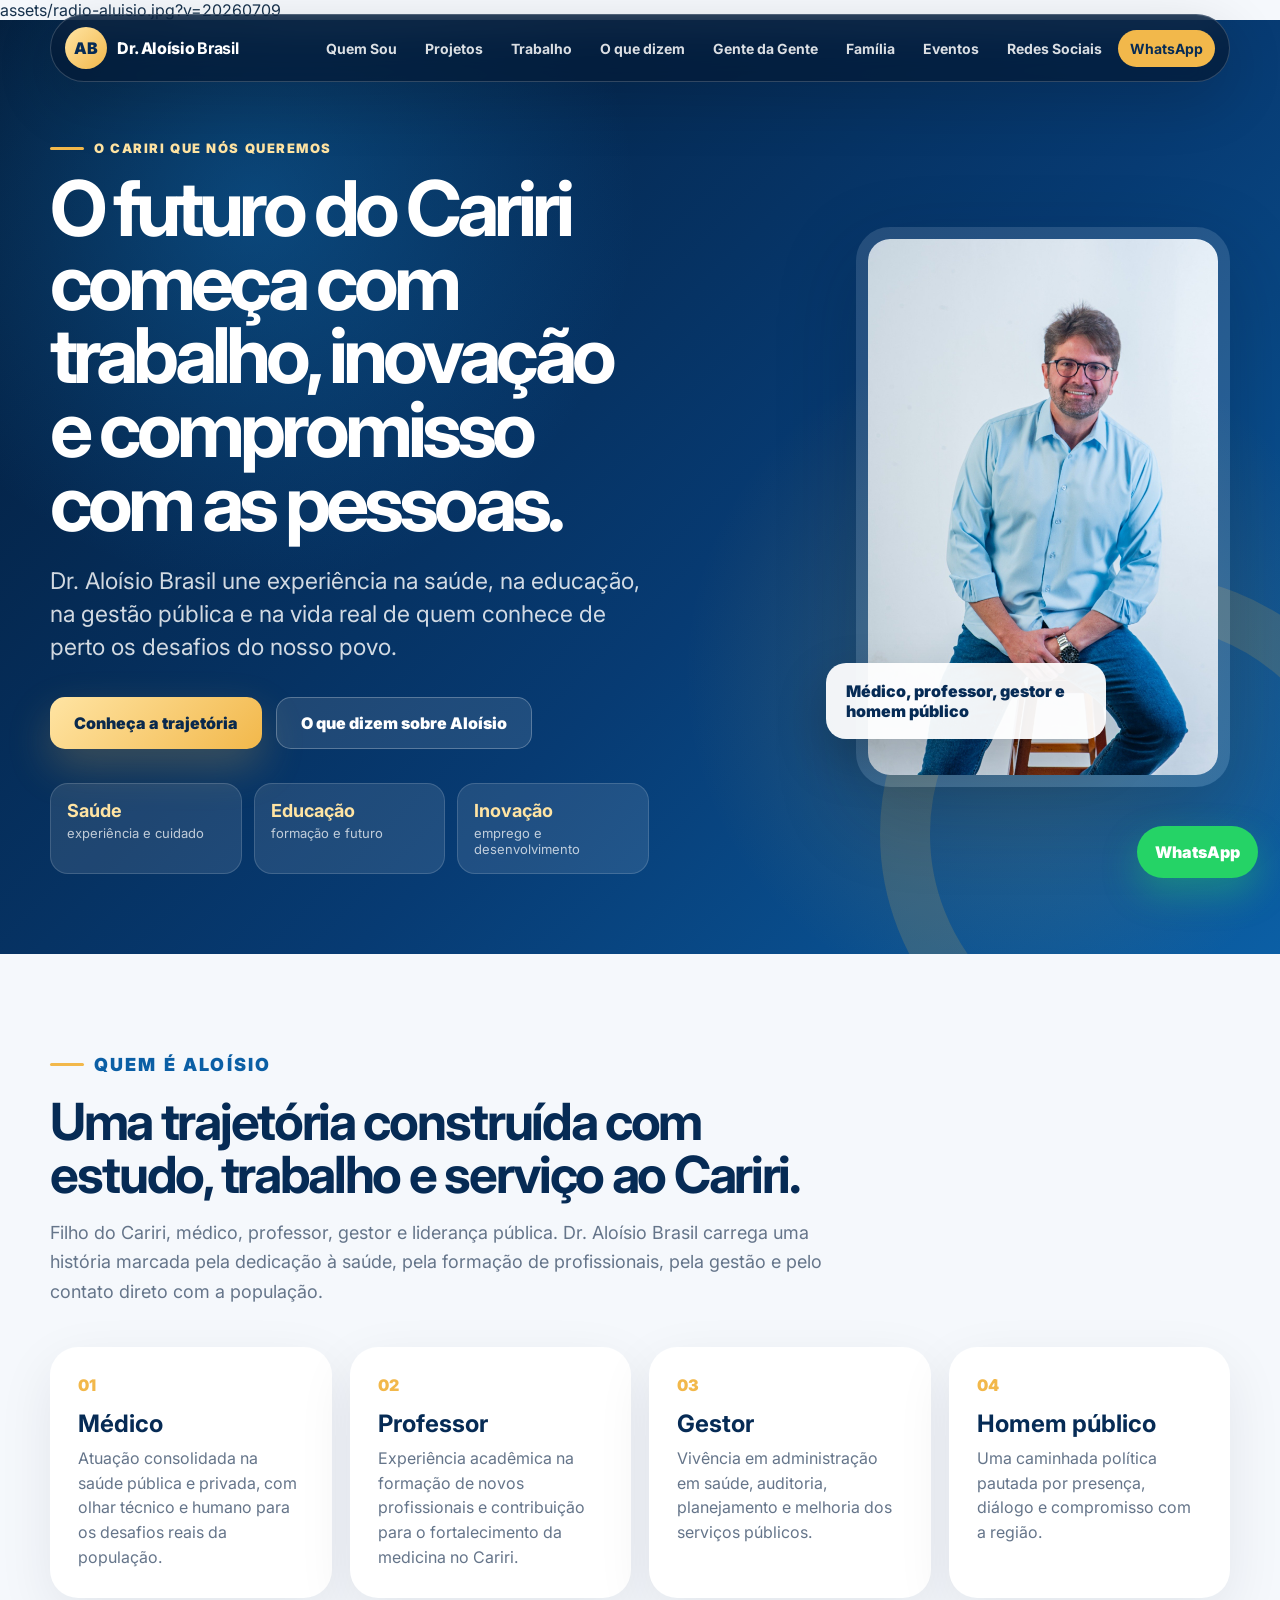
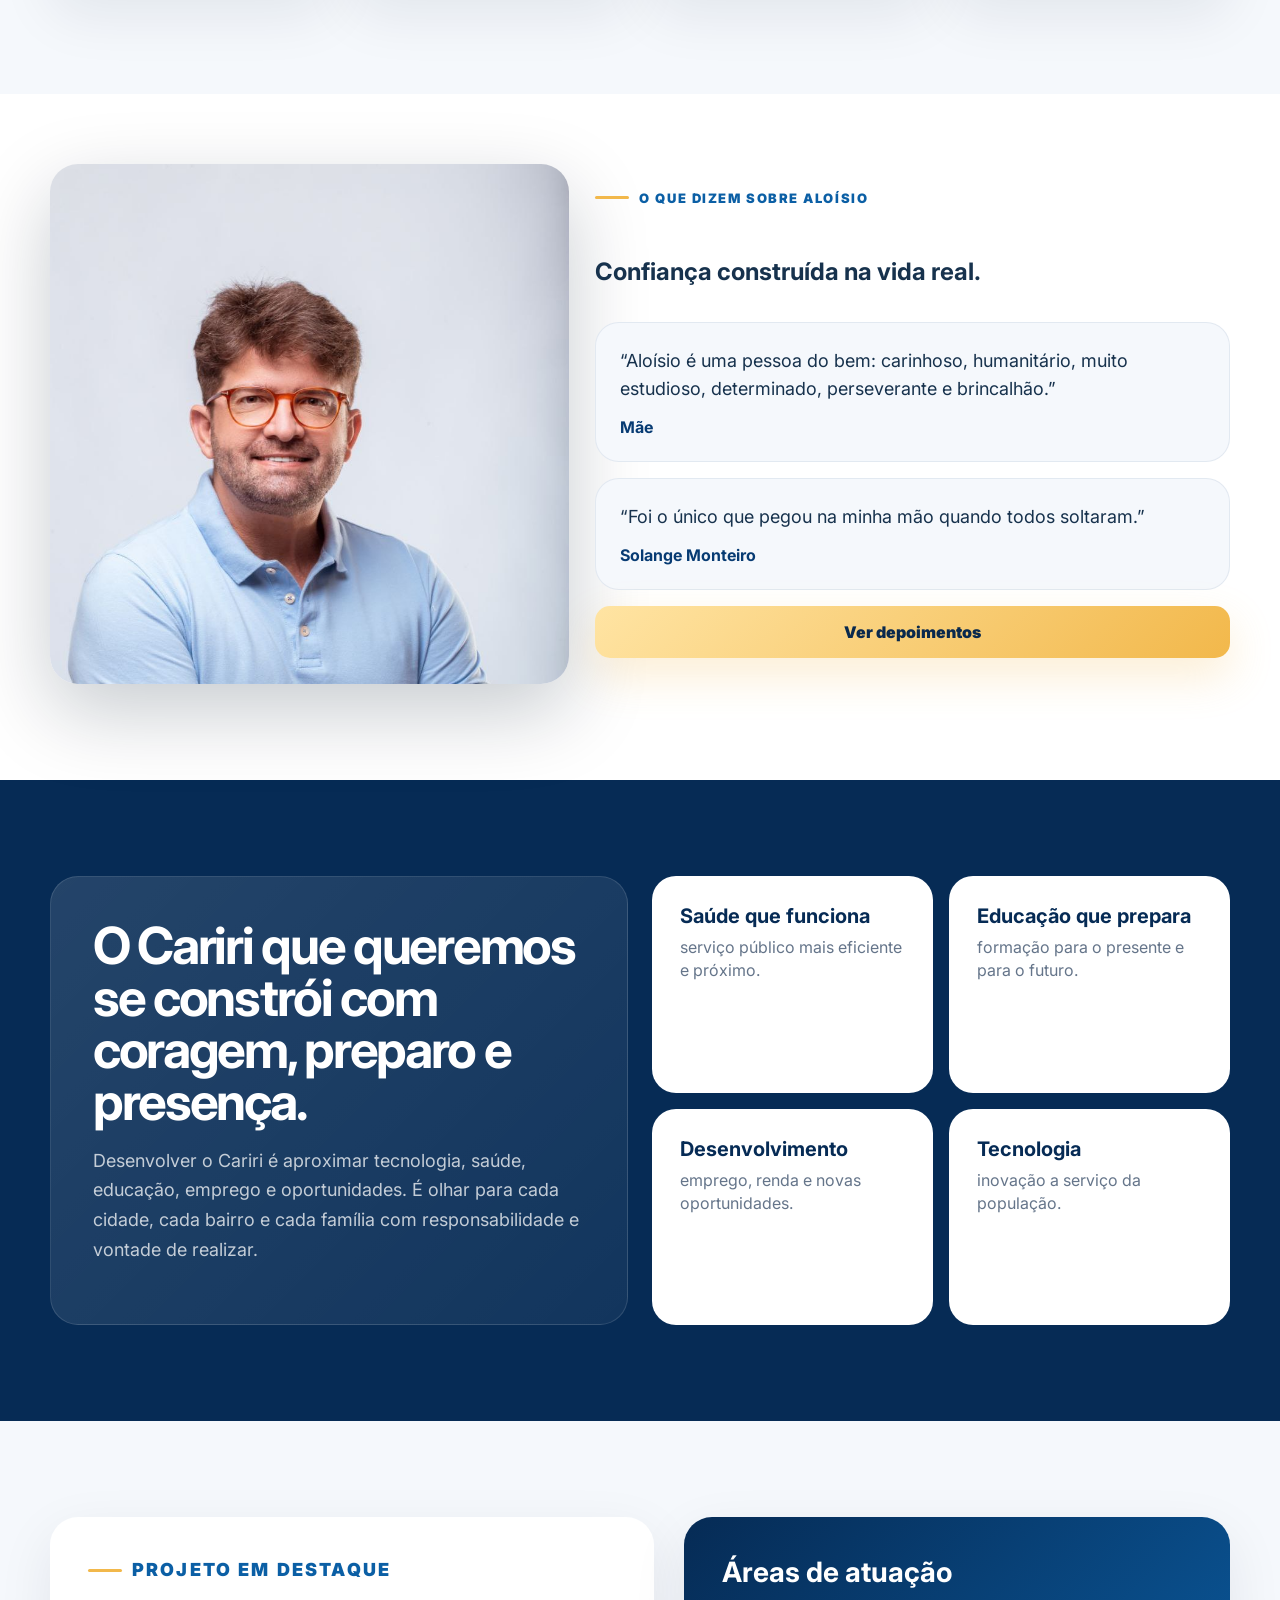
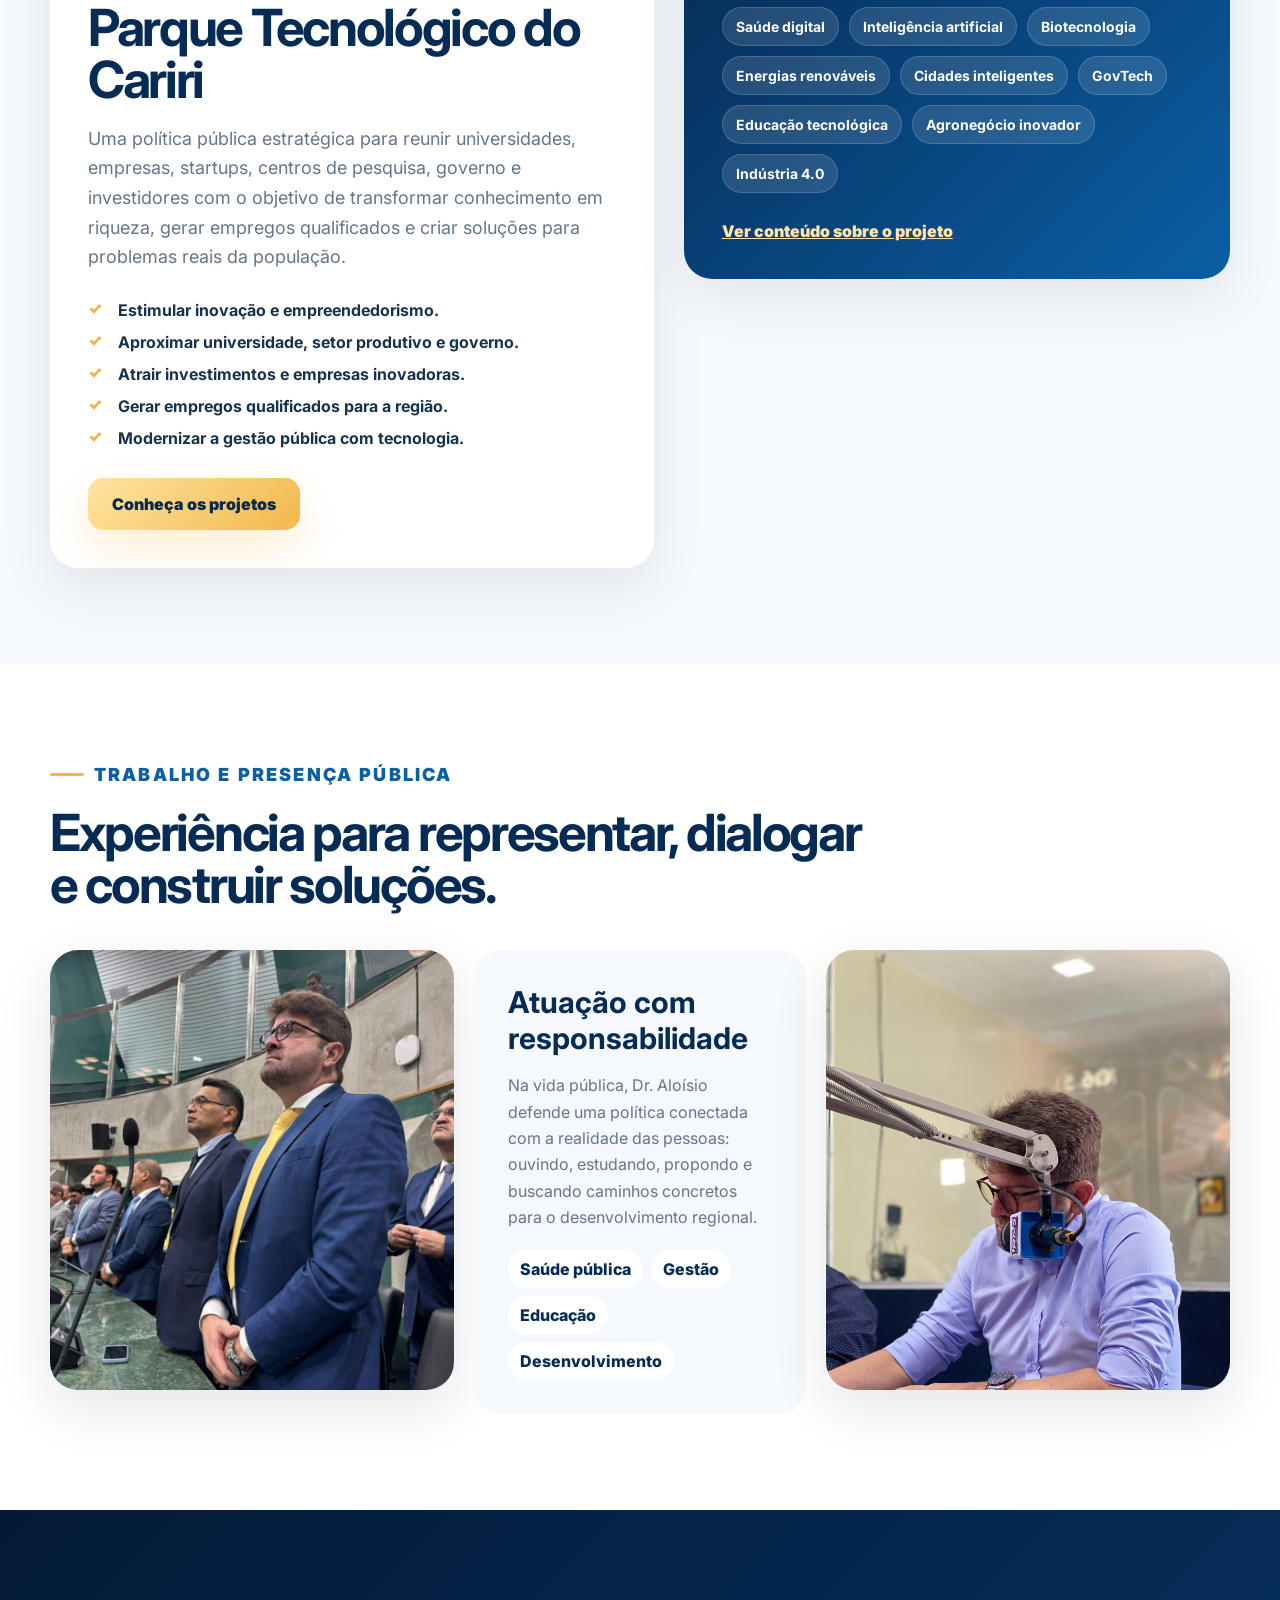
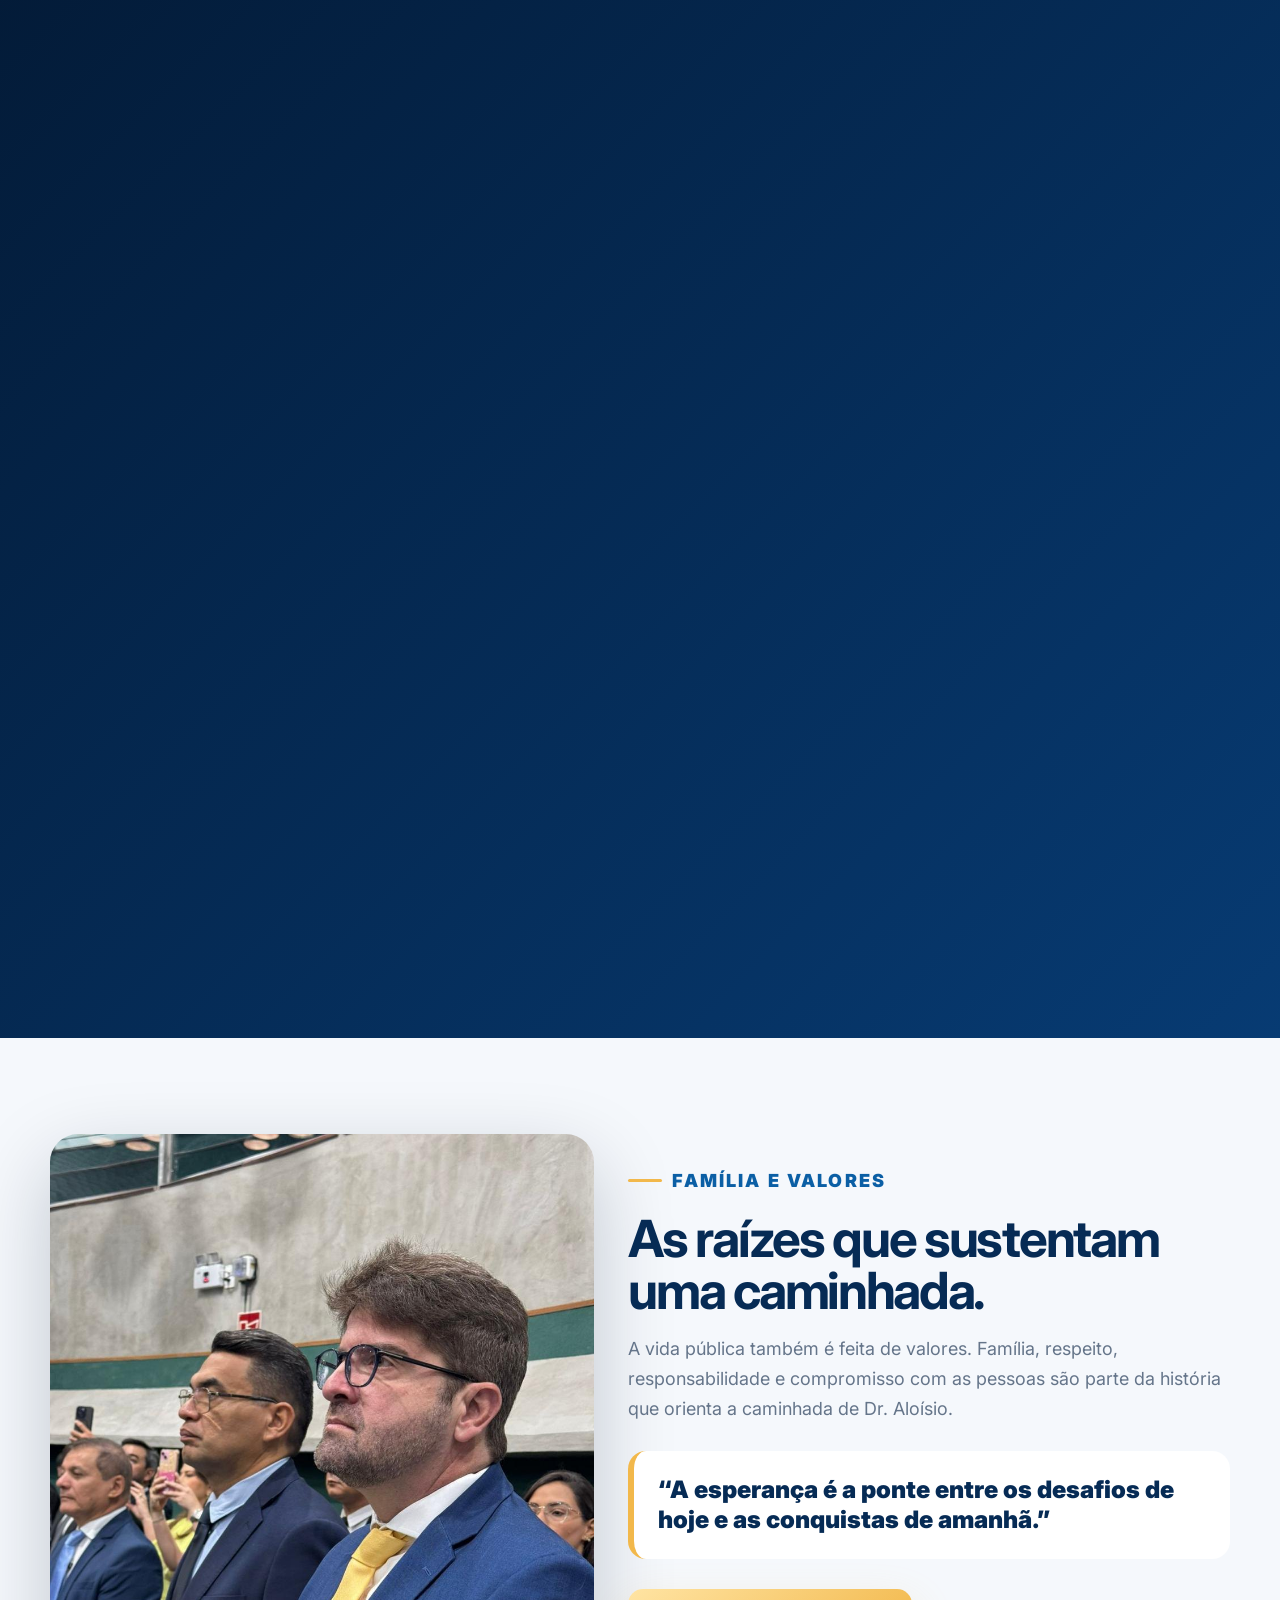
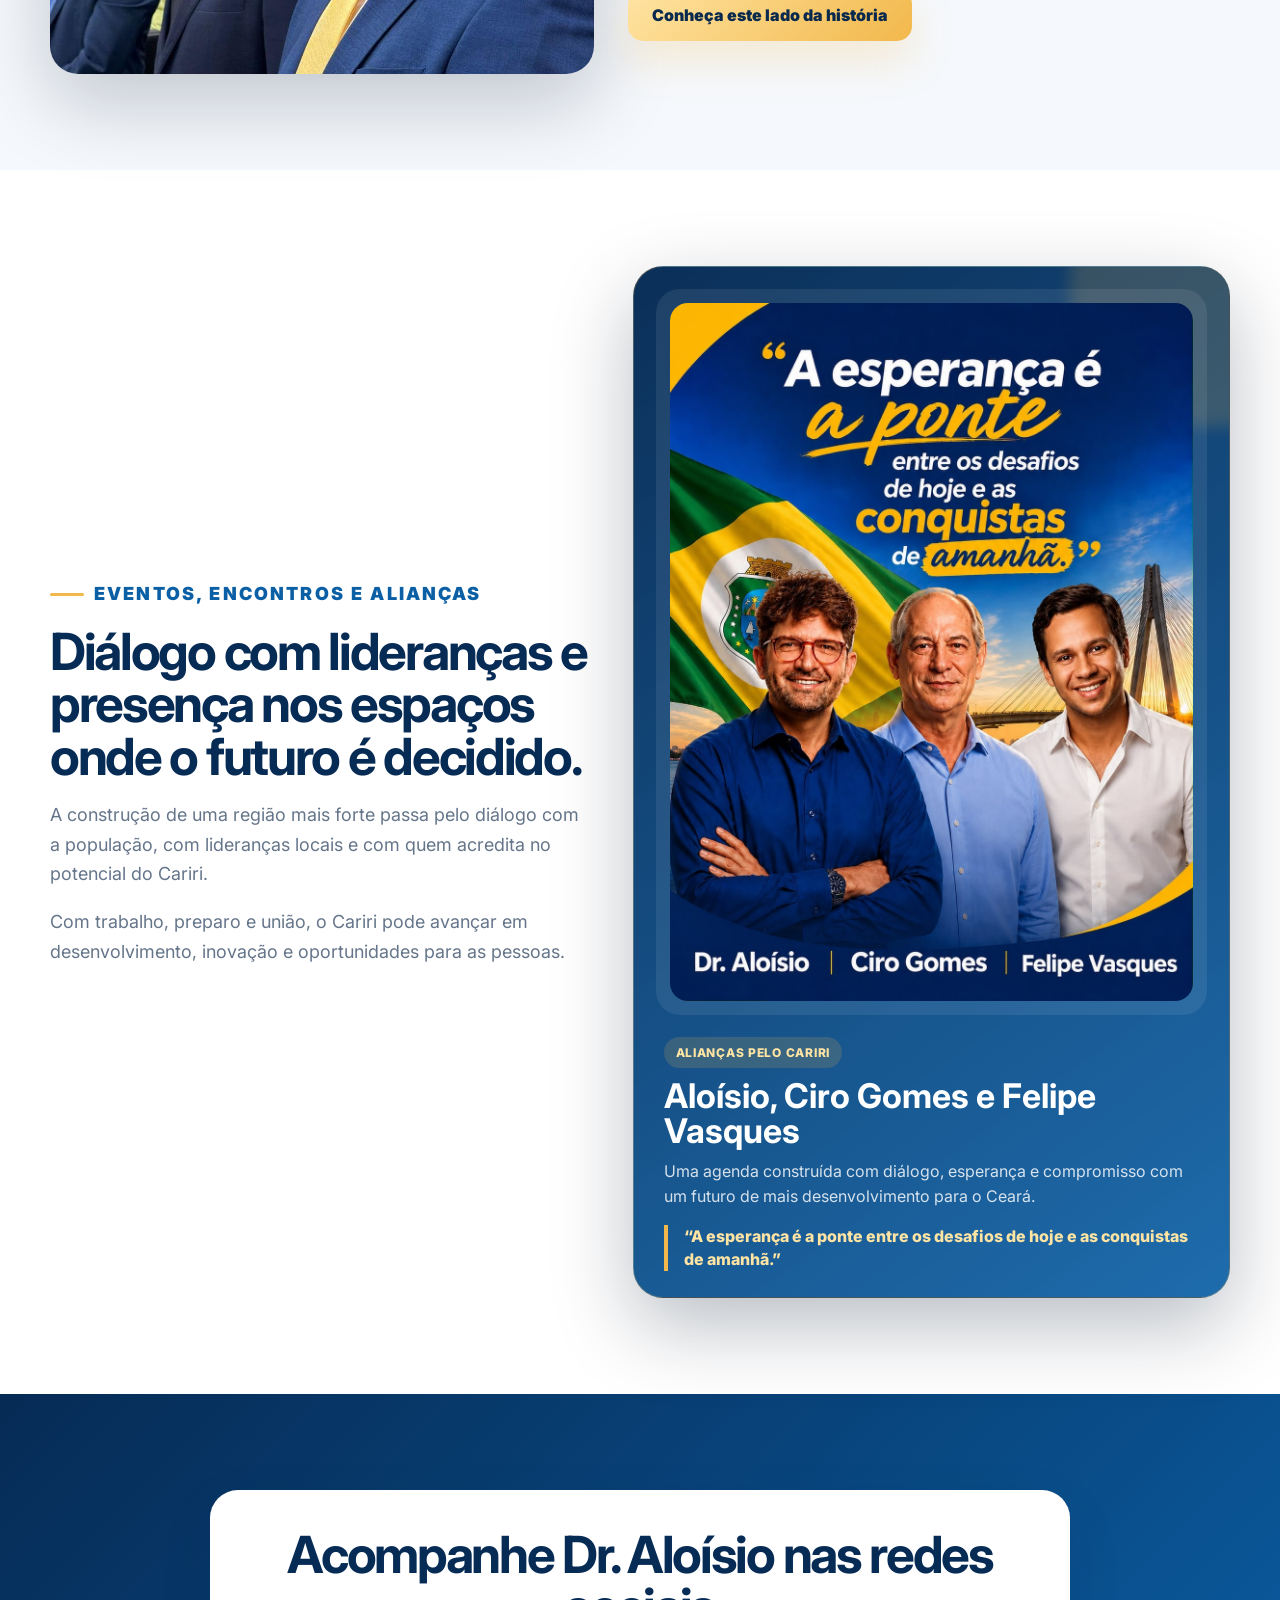
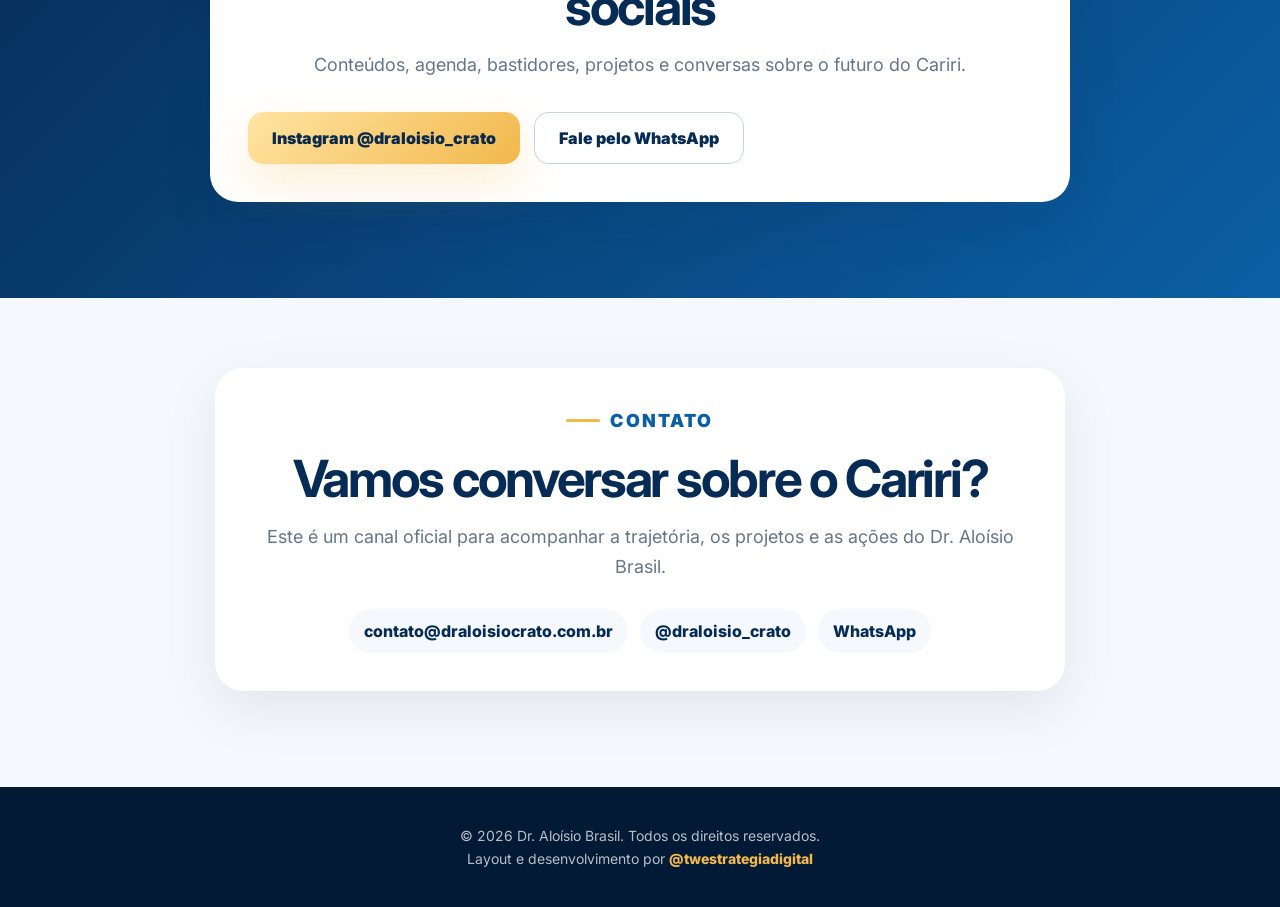
==== commit 30faf510: "Update index.html" ====
--- a/construcao/index.html
+++ b/construcao/index.html
@@ -1,4 +1,4 @@
-<!DOCTYPE html>
+assets/radio-aluisio.jpg?v=20260709<!DOCTYPE html>
 <html lang="pt-BR">
 <head>
   <meta charset="UTF-8" />
@@ -207,7 +207,7 @@
       <div class="project-panel reveal"><h3>Áreas de atuação</h3><div class="tags"><span>Saúde digital</span><span>Inteligência artificial</span><span>Biotecnologia</span><span>Energias renováveis</span><span>Cidades inteligentes</span><span>GovTech</span><span>Educação tecnológica</span><span>Agronegócio inovador</span><span>Indústria 4.0</span></div><a class="inline-link" href="https://www.instagram.com/reel/DZIby20hRgo/" target="_blank" rel="noopener">Ver conteúdo sobre o projeto</a></div>
     </section>
 
-    <section class="section work" id="trabalho"><div class="section-heading reveal"><p class="eyebrow dark">Trabalho e presença pública</p><h2>Experiência para representar, dialogar e construir soluções.</h2></div><div class="work-grid"><img class="reveal" src="assets/assembleia-wide.jpg" alt="Dr. Aloísio em ambiente parlamentar" /><div class="work-text reveal"><h3>Atuação com responsabilidade</h3><p>Na vida pública, Dr. Aloísio defende uma política conectada com a realidade das pessoas: ouvindo, estudando, propondo e buscando caminhos concretos para o desenvolvimento regional.</p><div class="mini-cards"><span>Saúde pública</span><span>Gestão</span><span>Educação</span><span>Desenvolvimento</span></div></div><img class="reveal" src="assets/assembleia-close.jpg" alt="Dr. Aloísio em sessão pública" /></div></section>
+    <section class="section work" id="trabalho"><div class="section-heading reveal"><p class="eyebrow dark">Trabalho e presença pública</p><h2>Experiência para representar, dialogar e construir soluções.</h2></div><div class="work-grid"><img class="reveal" src="assets/assembleia-wide.jpg" alt="Dr. Aloísio em ambiente parlamentar" /><div class="work-text reveal"><h3>Atuação com responsabilidade</h3><p>Na vida pública, Dr. Aloísio defende uma política conectada com a realidade das pessoas: ouvindo, estudando, propondo e buscando caminhos concretos para o desenvolvimento regional.</p><div class="mini-cards"><span>Saúde pública</span><span>Gestão</span><span>Educação</span><span>Desenvolvimento</span></div></div><img class="reveal" src="assets/radio-aluisio.jpg?v=20260709" alt="Dr. Aloísio em sessão pública" /></div></section>
 
     <section class="section people" id="gente"><div class="section-heading light reveal"><p class="eyebrow">Gente da Gente</p><h2>Política começa ouvindo as pessoas.</h2><p>Nenhuma transformação nasce distante da realidade. Ela começa nas ruas, nas casas, nas conversas e no respeito por quem vive o Cariri todos os dias.</p><div class="back-line"><a class="btn btn-primary" href="gente/">Ver mais registros</a></div></div><div class="gallery people-gallery"><img class="reveal tall" src="assets/gente-crianca.jpg" alt="Dr. Aloísio com criança em visita comunitária" /><img class="reveal" src="assets/gente-grupo2.jpg" style="object-position:center center;" alt="Dr. Aloísio com moradores" /><img class="reveal" src="assets/gente-dupla.jpg" alt="Dr. Aloísio com moradora" /><img class="reveal wide" src="assets/gente-selfie2.jpg" style="object-position:center center;" alt="Dr. Aloísio em encontro com populares" /></div></section>
 
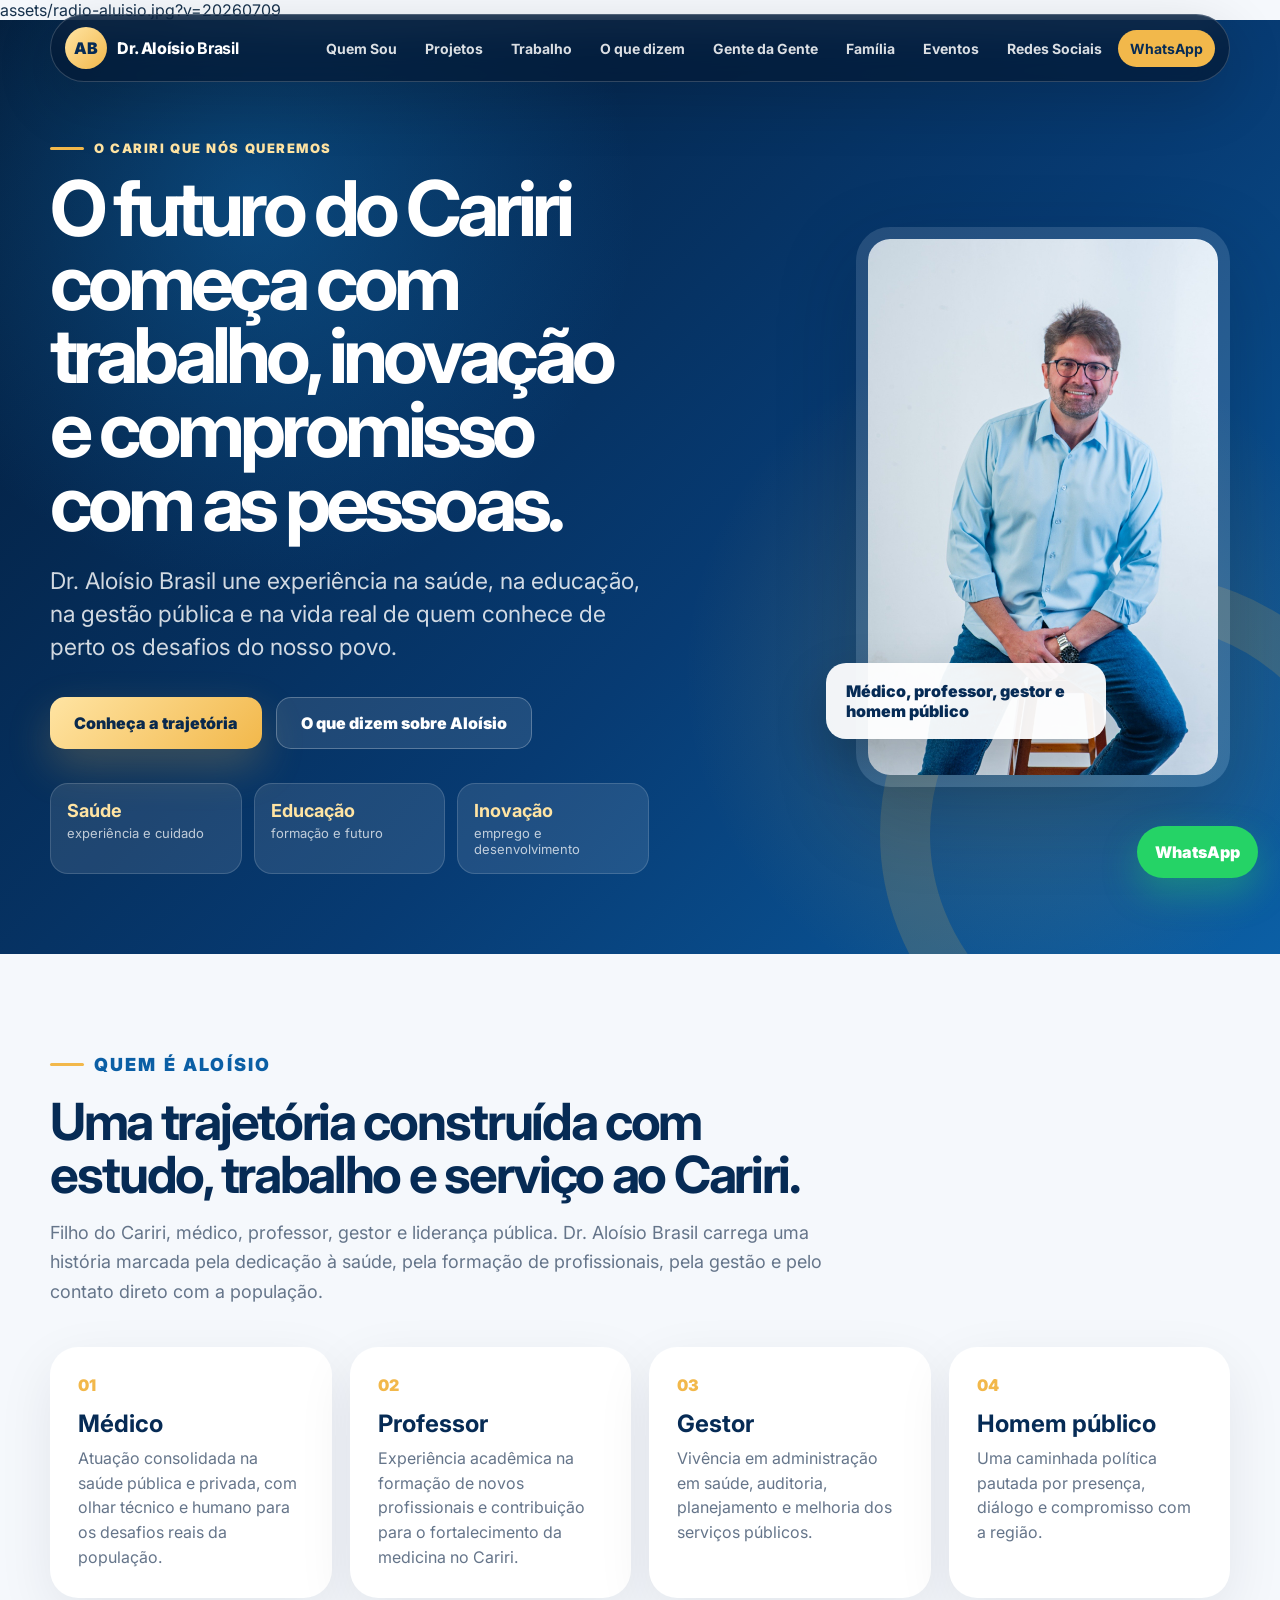
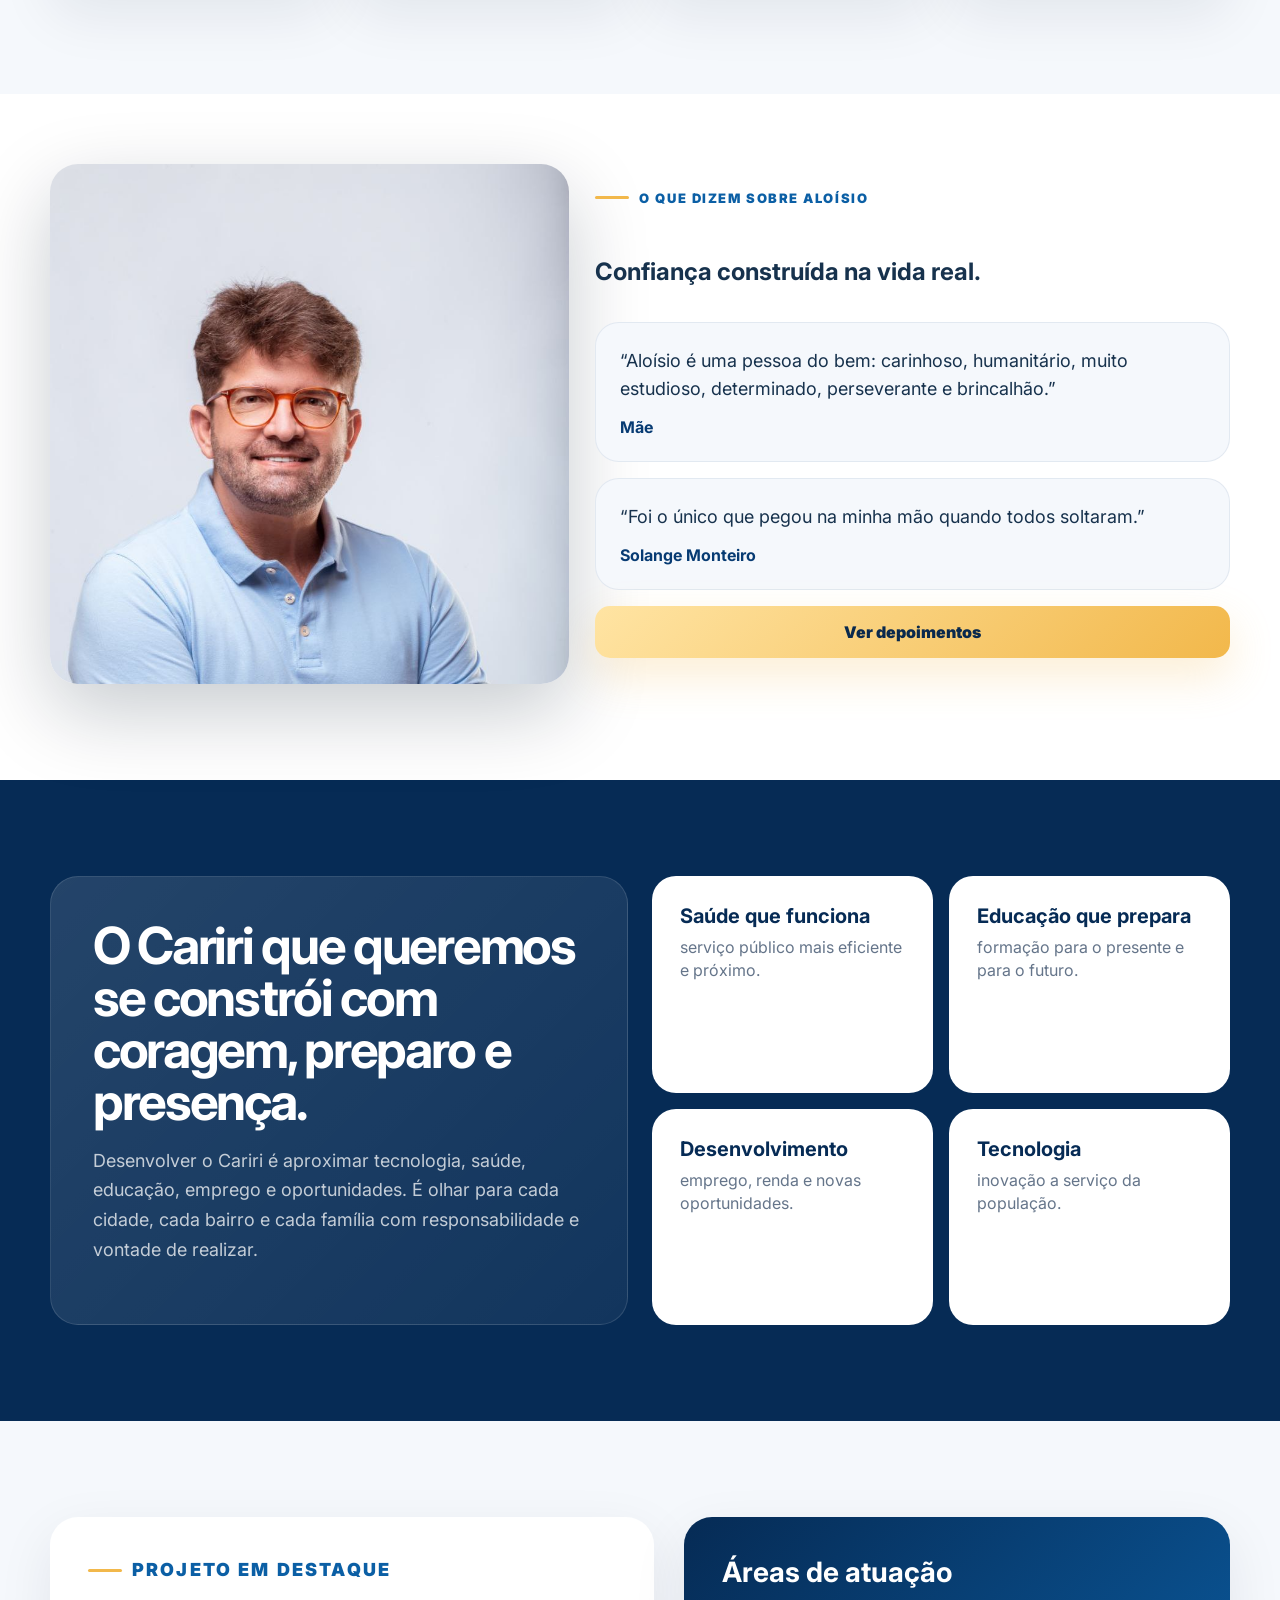
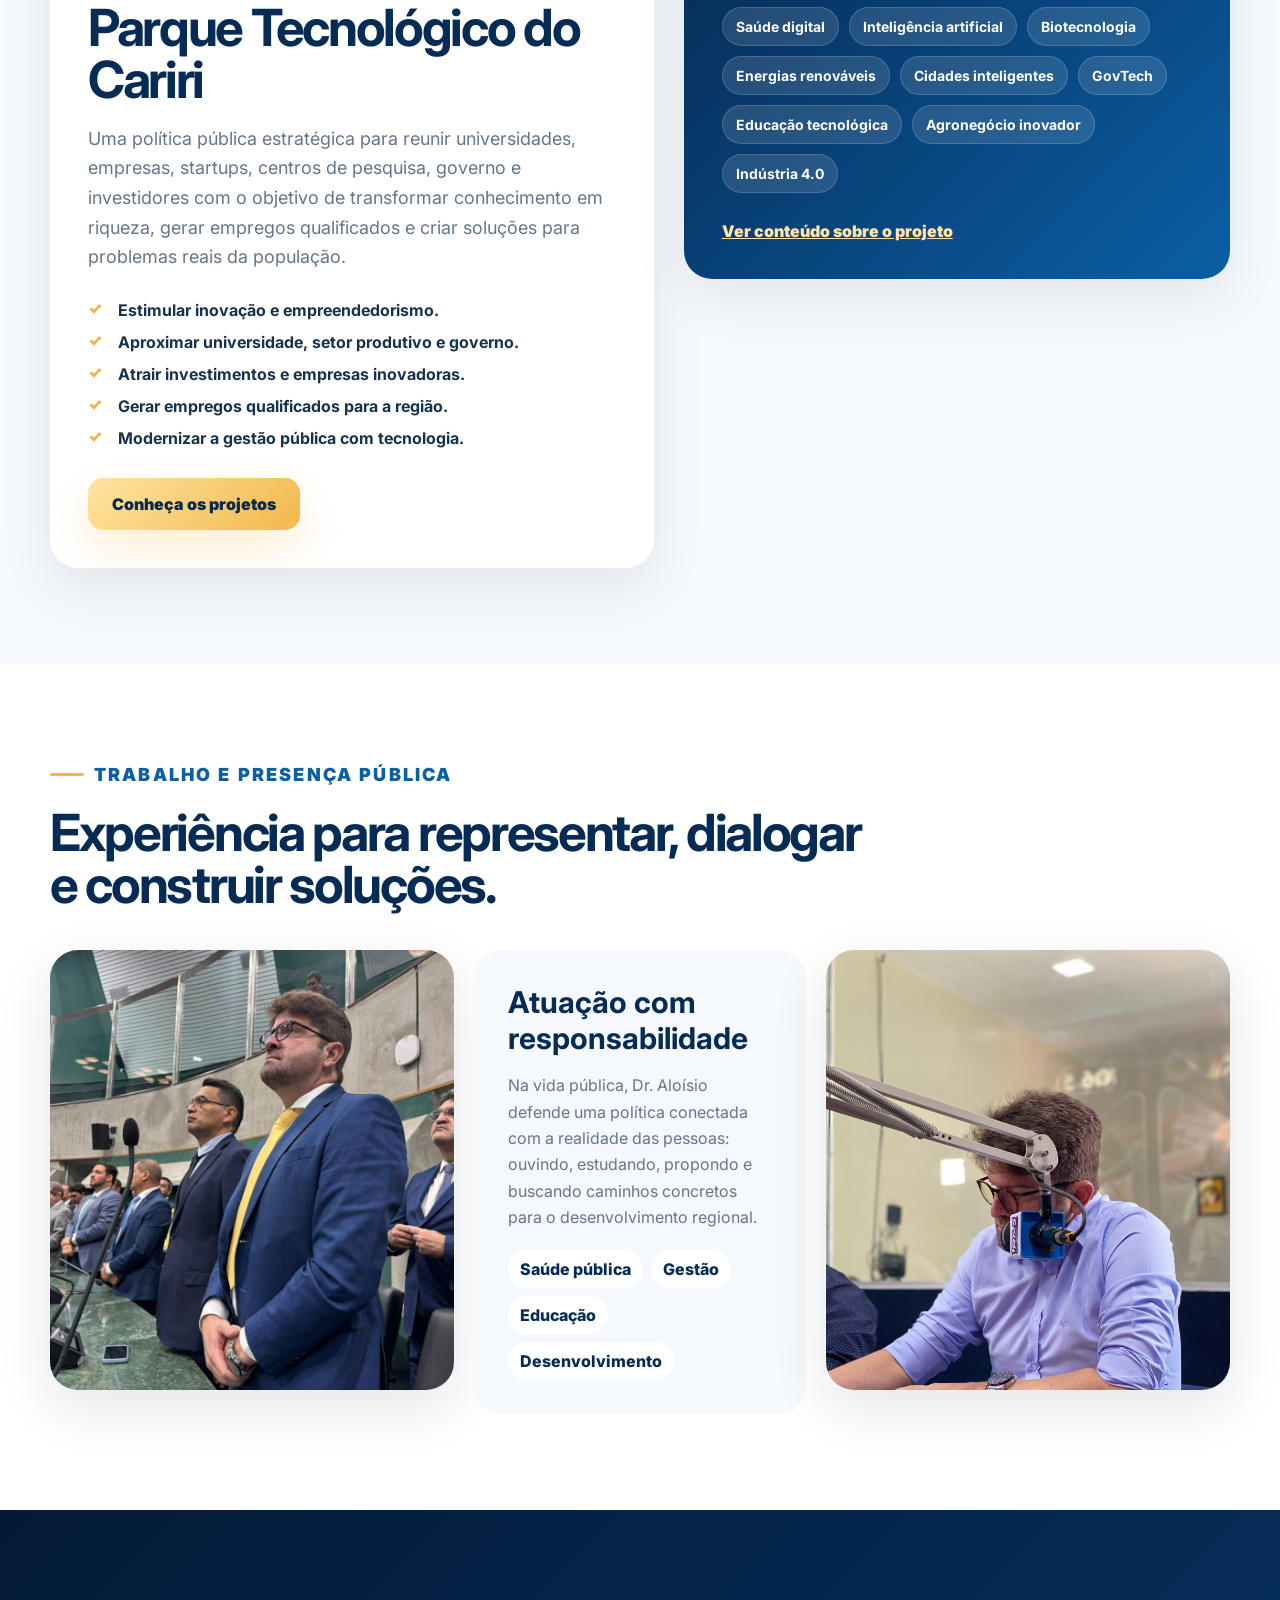
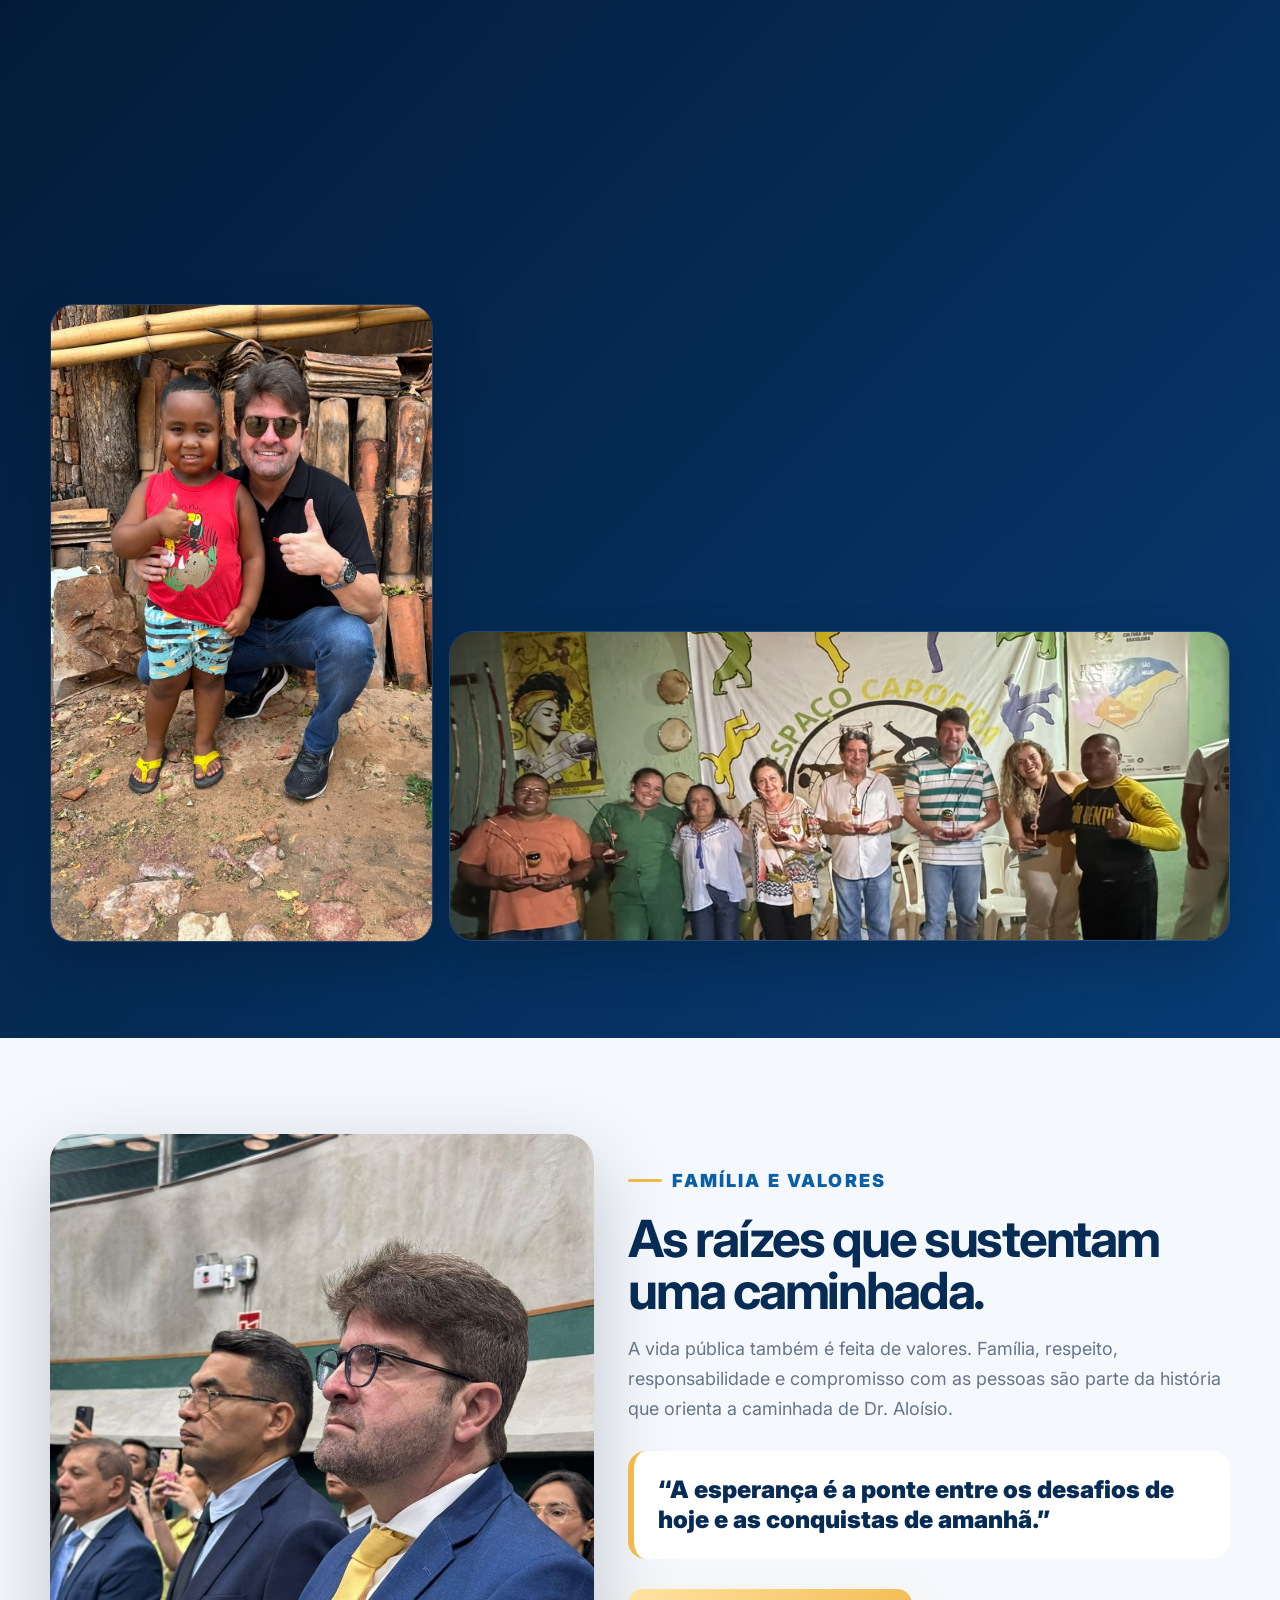
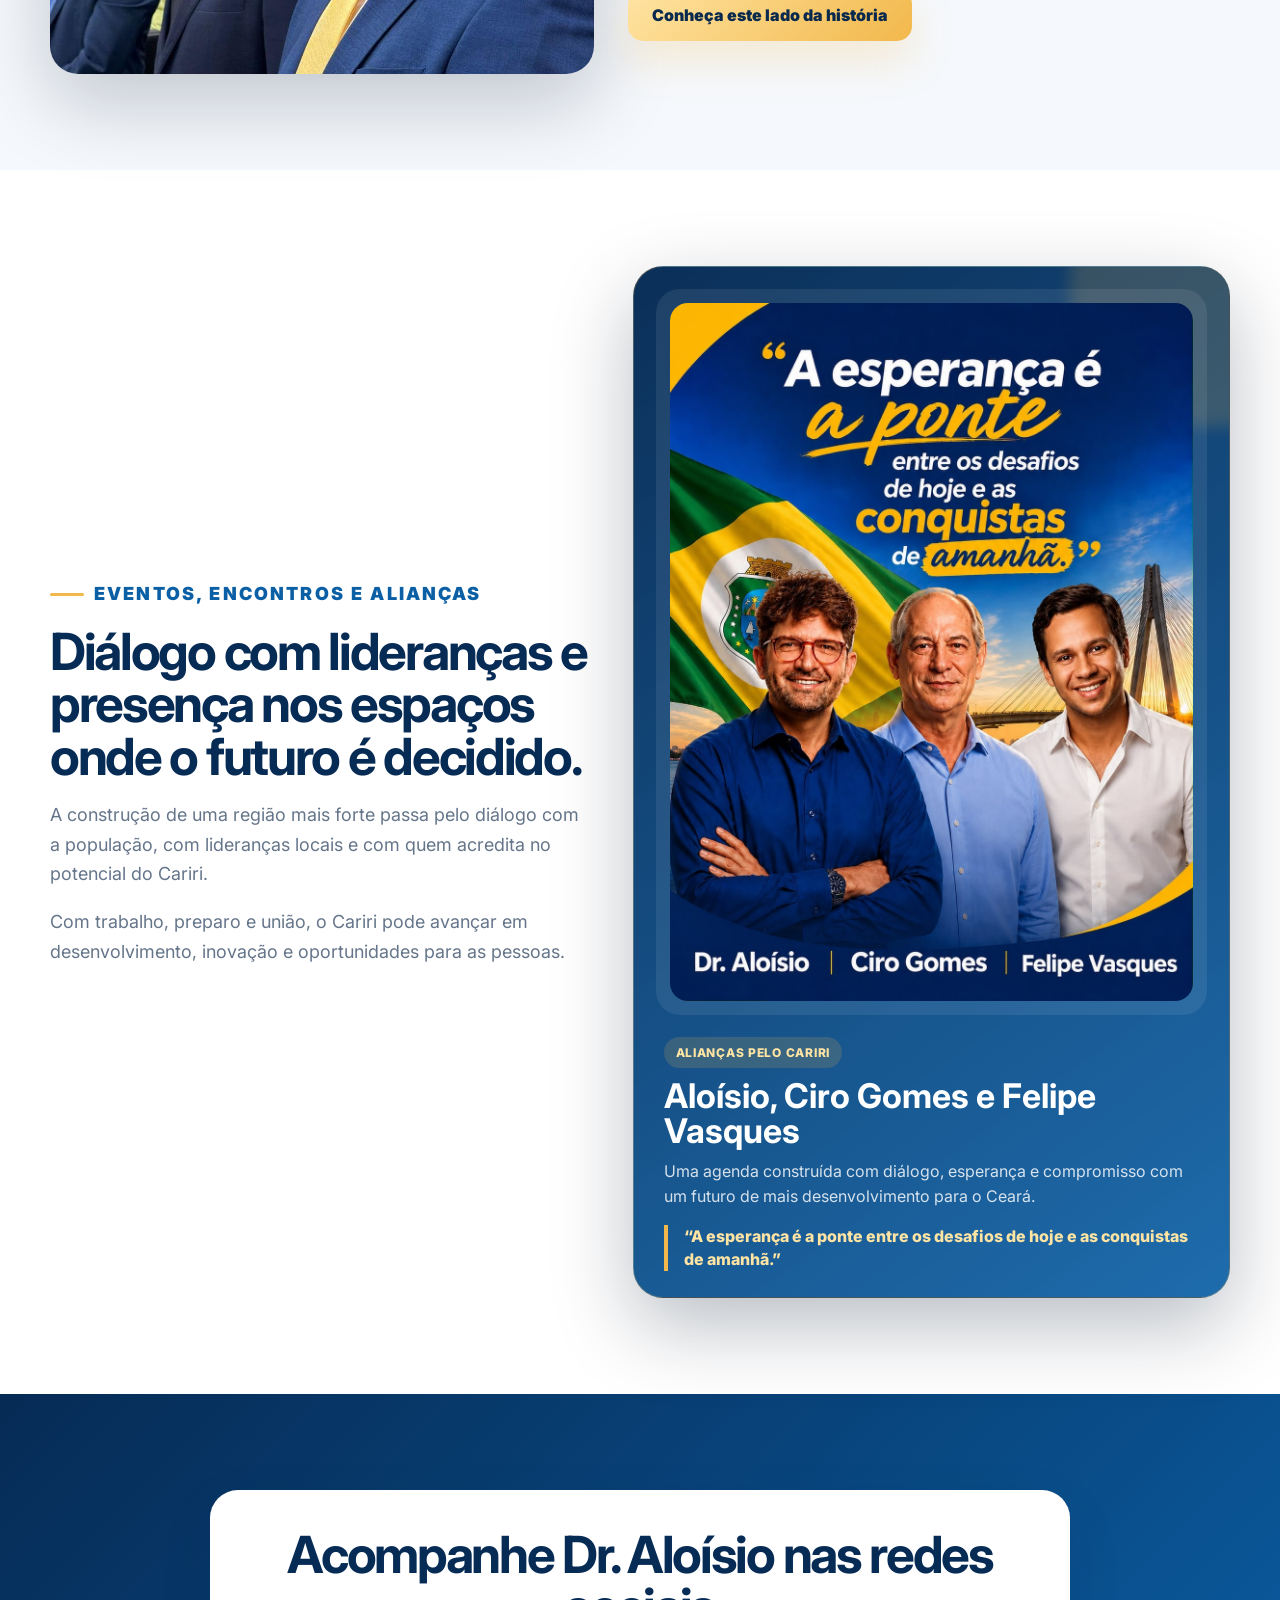
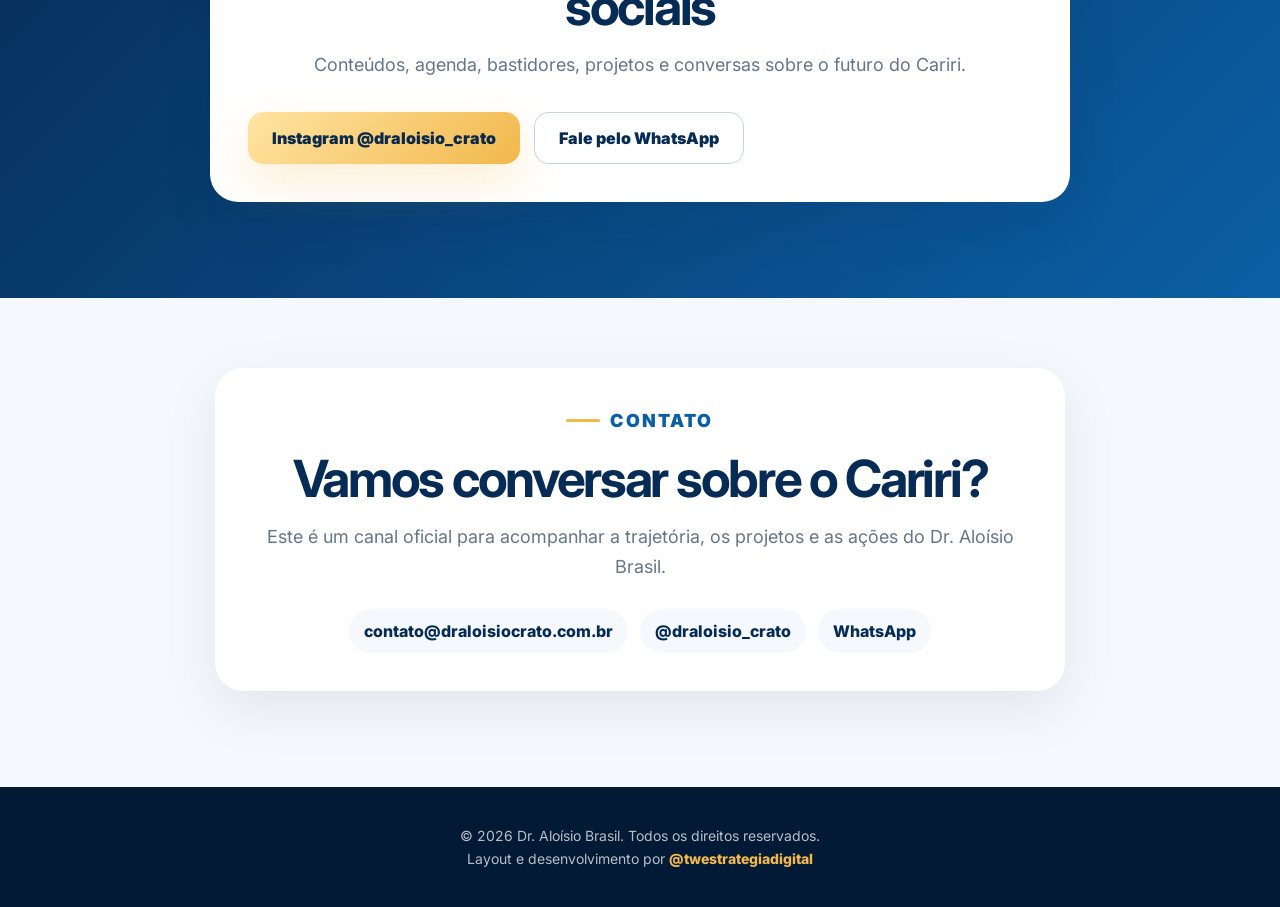
==== commit 5eb76154: "Update index.html" ====
--- a/construcao/index.html
+++ b/construcao/index.html
@@ -207,7 +207,7 @@
       <div class="project-panel reveal"><h3>Áreas de atuação</h3><div class="tags"><span>Saúde digital</span><span>Inteligência artificial</span><span>Biotecnologia</span><span>Energias renováveis</span><span>Cidades inteligentes</span><span>GovTech</span><span>Educação tecnológica</span><span>Agronegócio inovador</span><span>Indústria 4.0</span></div><a class="inline-link" href="https://www.instagram.com/reel/DZIby20hRgo/" target="_blank" rel="noopener">Ver conteúdo sobre o projeto</a></div>
     </section>
 
-    <section class="section work" id="trabalho"><div class="section-heading reveal"><p class="eyebrow dark">Trabalho e presença pública</p><h2>Experiência para representar, dialogar e construir soluções.</h2></div><div class="work-grid"><img class="reveal" src="assets/assembleia-wide.jpg" alt="Dr. Aloísio em ambiente parlamentar" /><div class="work-text reveal"><h3>Atuação com responsabilidade</h3><p>Na vida pública, Dr. Aloísio defende uma política conectada com a realidade das pessoas: ouvindo, estudando, propondo e buscando caminhos concretos para o desenvolvimento regional.</p><div class="mini-cards"><span>Saúde pública</span><span>Gestão</span><span>Educação</span><span>Desenvolvimento</span></div></div><img class="reveal" src="assets/radio-aluisio.jpg?v=20260709" alt="Dr. Aloísio em sessão pública" /></div></section>
+    <section class="section work" id="trabalho"><div class="section-heading reveal"><p class="eyebrow dark">Trabalho e presença pública</p><h2>Experiência para representar, dialogar e construir soluções.</h2></div><div class="work-grid"><img class="reveal" src="assets/assembleia-wide.jpg" alt="Dr. Aloísio em ambiente parlamentar" /><div class="work-text reveal"><h3>Atuação com responsabilidade</h3><p>Na vida pública, Dr. Aloísio defende uma política conectada com a realidade das pessoas: ouvindo, estudando, propondo e buscando caminhos concretos para o desenvolvimento regional.</p><div class="mini-cards"><span>Saúde pública</span><span>Gestão</span><span>Educação</span><span>Desenvolvimento</span></div></div><img class="reveal" src="assets/radio-aluisio.jpg?v=20260709" alt="Dr. Aloísio em entrevista na rádio" /></div></section>
 
     <section class="section people" id="gente"><div class="section-heading light reveal"><p class="eyebrow">Gente da Gente</p><h2>Política começa ouvindo as pessoas.</h2><p>Nenhuma transformação nasce distante da realidade. Ela começa nas ruas, nas casas, nas conversas e no respeito por quem vive o Cariri todos os dias.</p><div class="back-line"><a class="btn btn-primary" href="gente/">Ver mais registros</a></div></div><div class="gallery people-gallery"><img class="reveal tall" src="assets/gente-crianca.jpg" alt="Dr. Aloísio com criança em visita comunitária" /><img class="reveal" src="assets/gente-grupo2.jpg" style="object-position:center center;" alt="Dr. Aloísio com moradores" /><img class="reveal" src="assets/gente-dupla.jpg" alt="Dr. Aloísio com moradora" /><img class="reveal wide" src="assets/gente-selfie2.jpg" style="object-position:center center;" alt="Dr. Aloísio em encontro com populares" /></div></section>
 
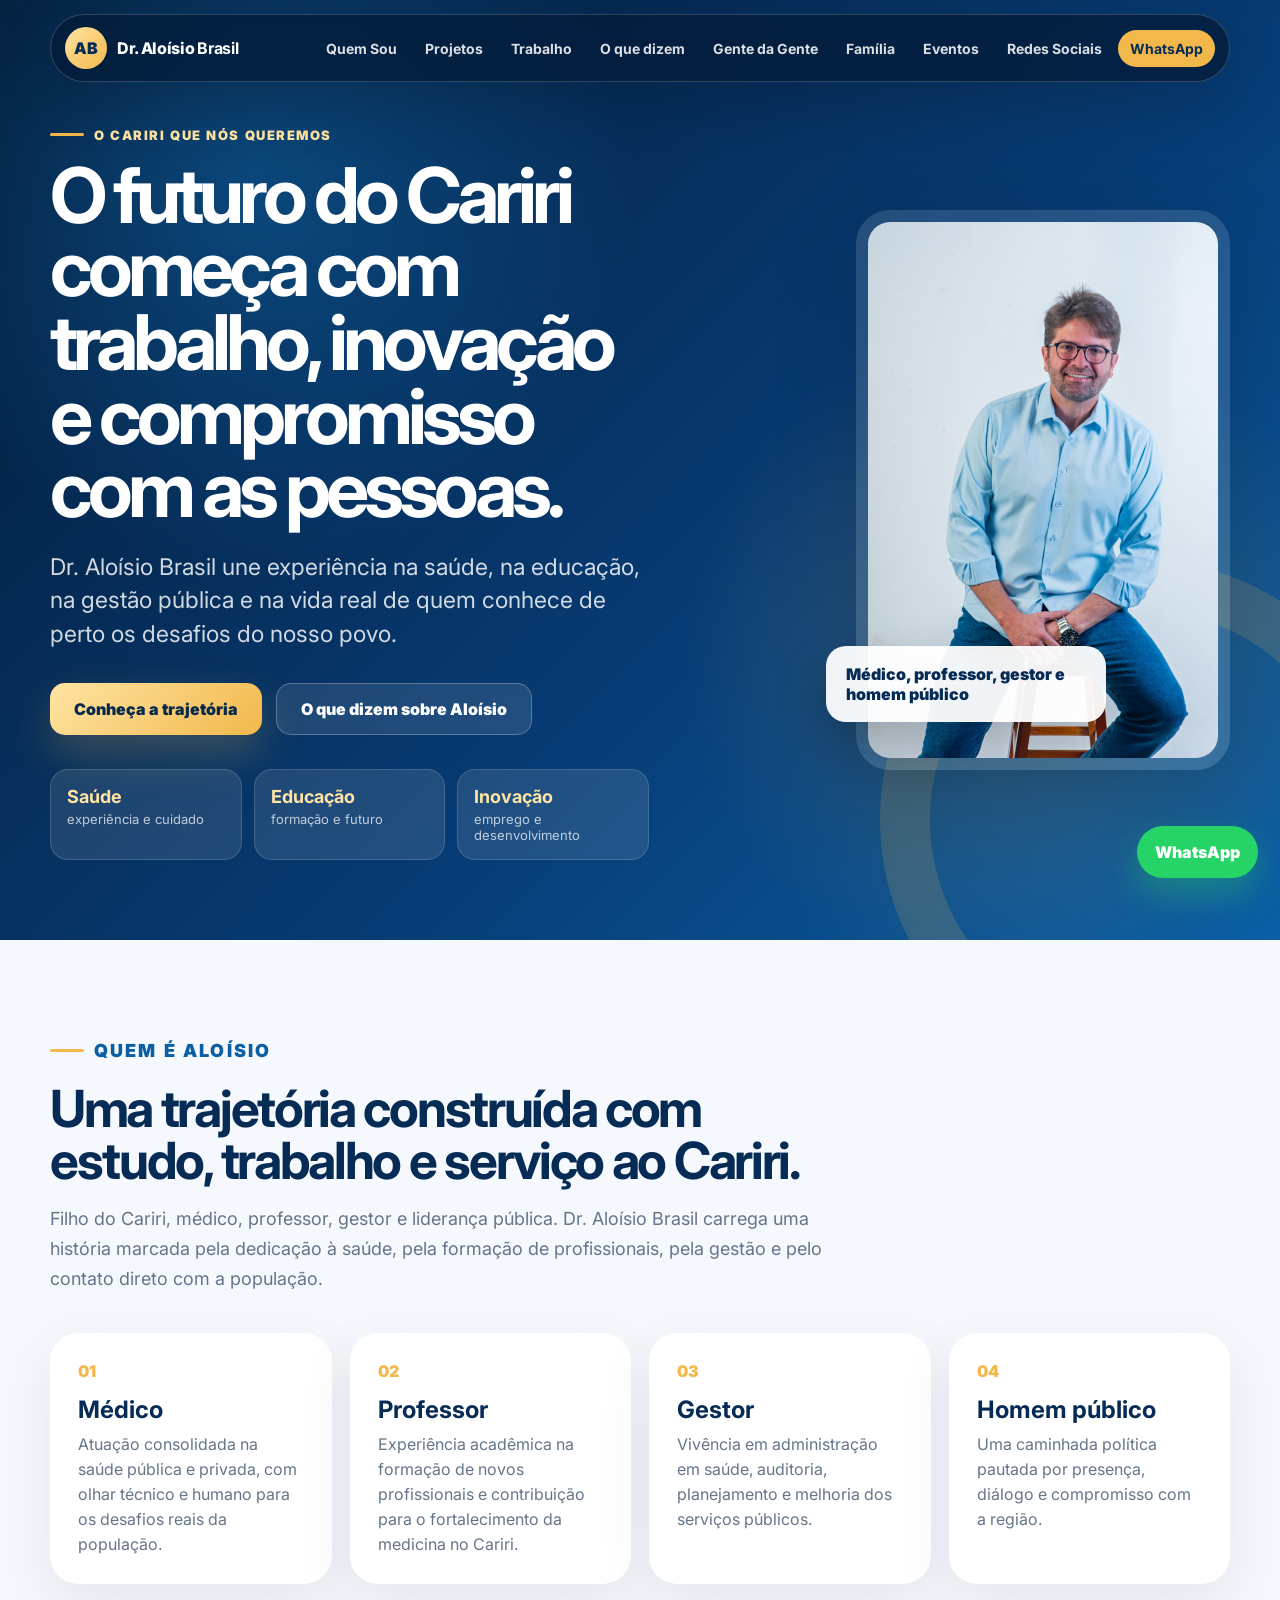
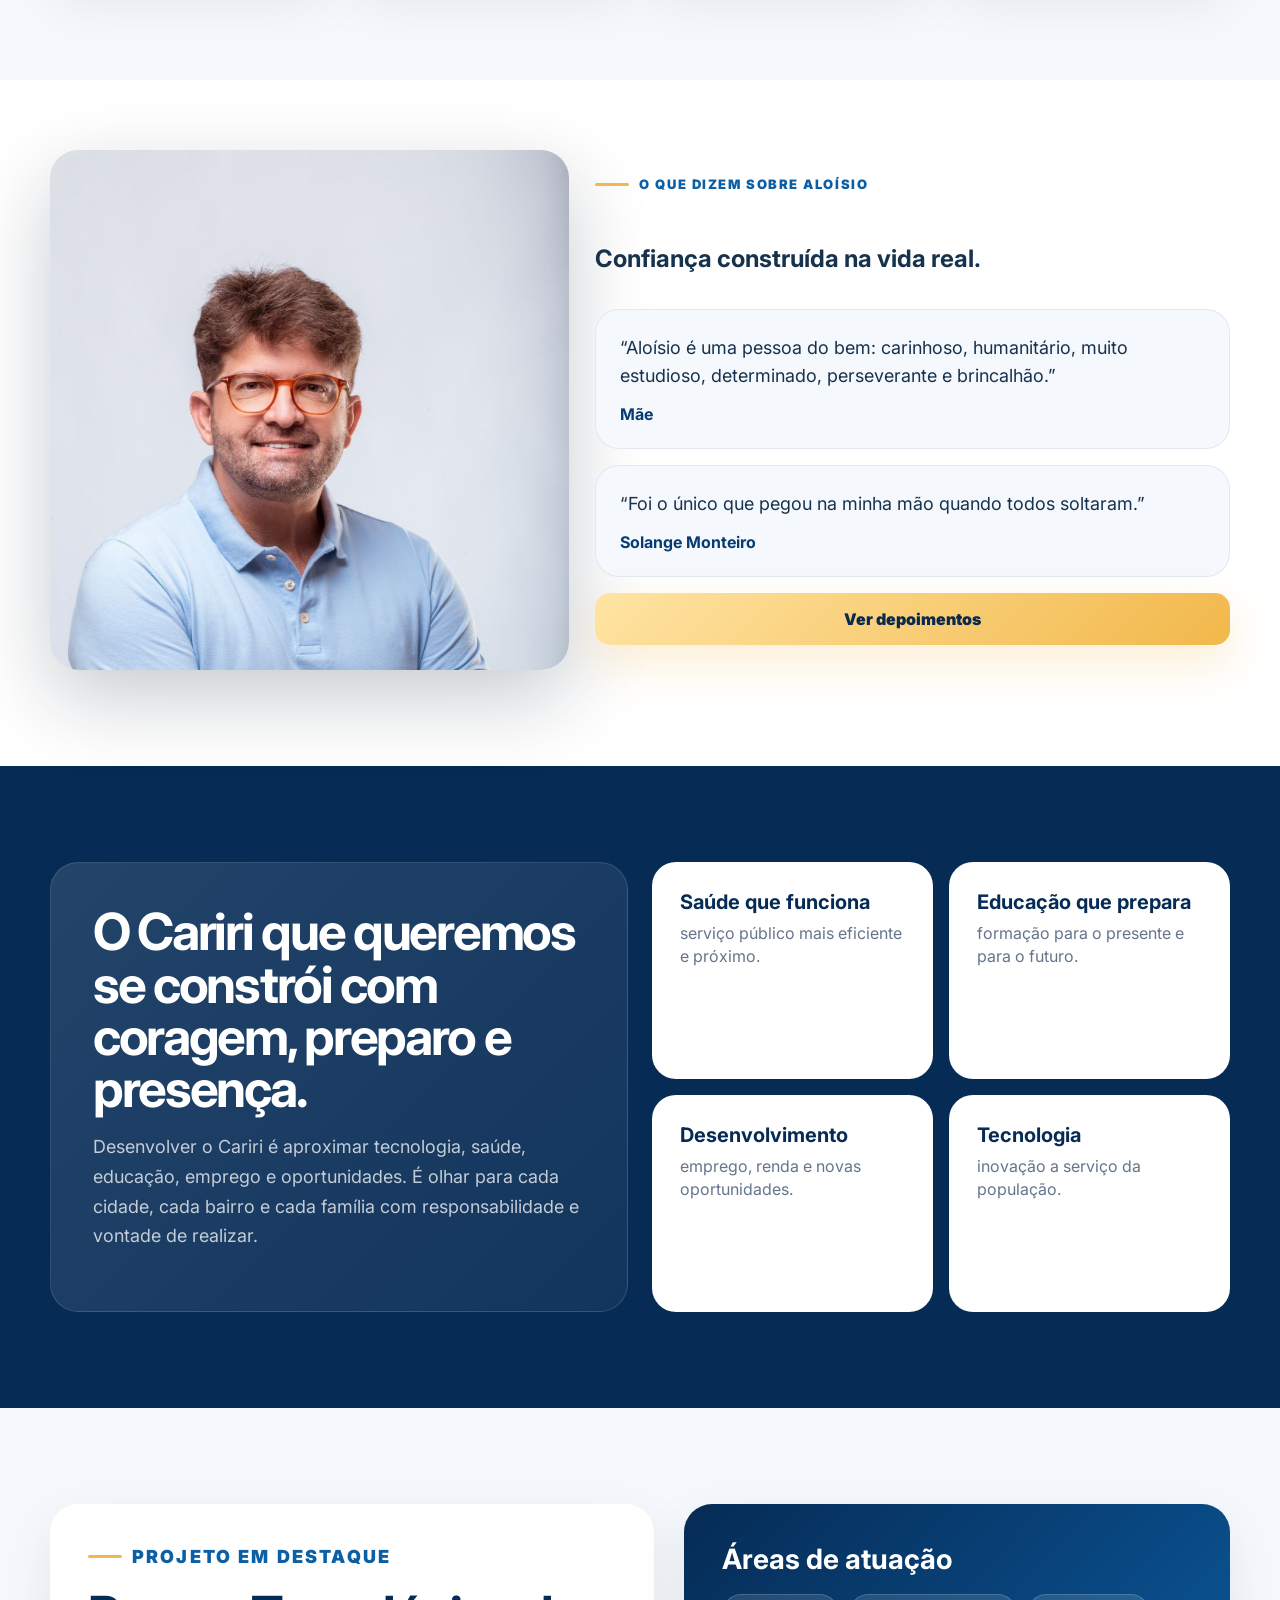
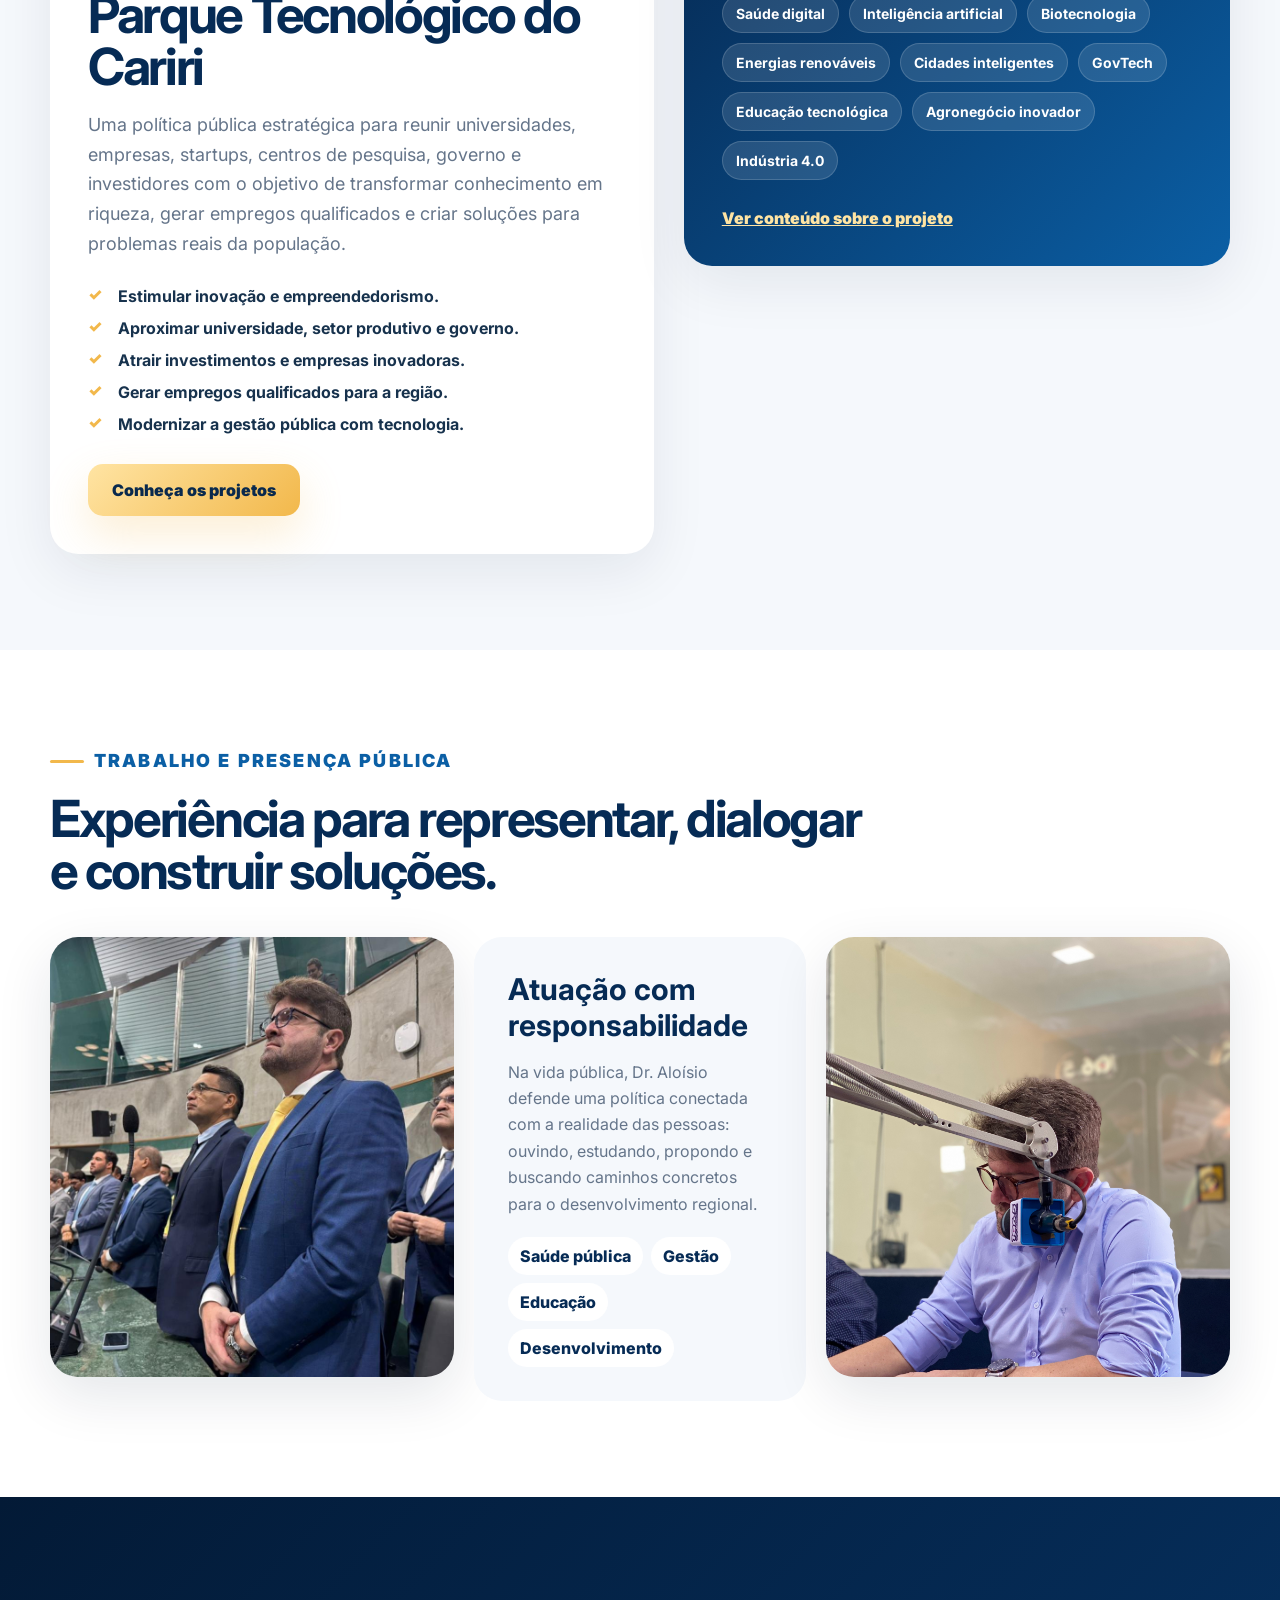
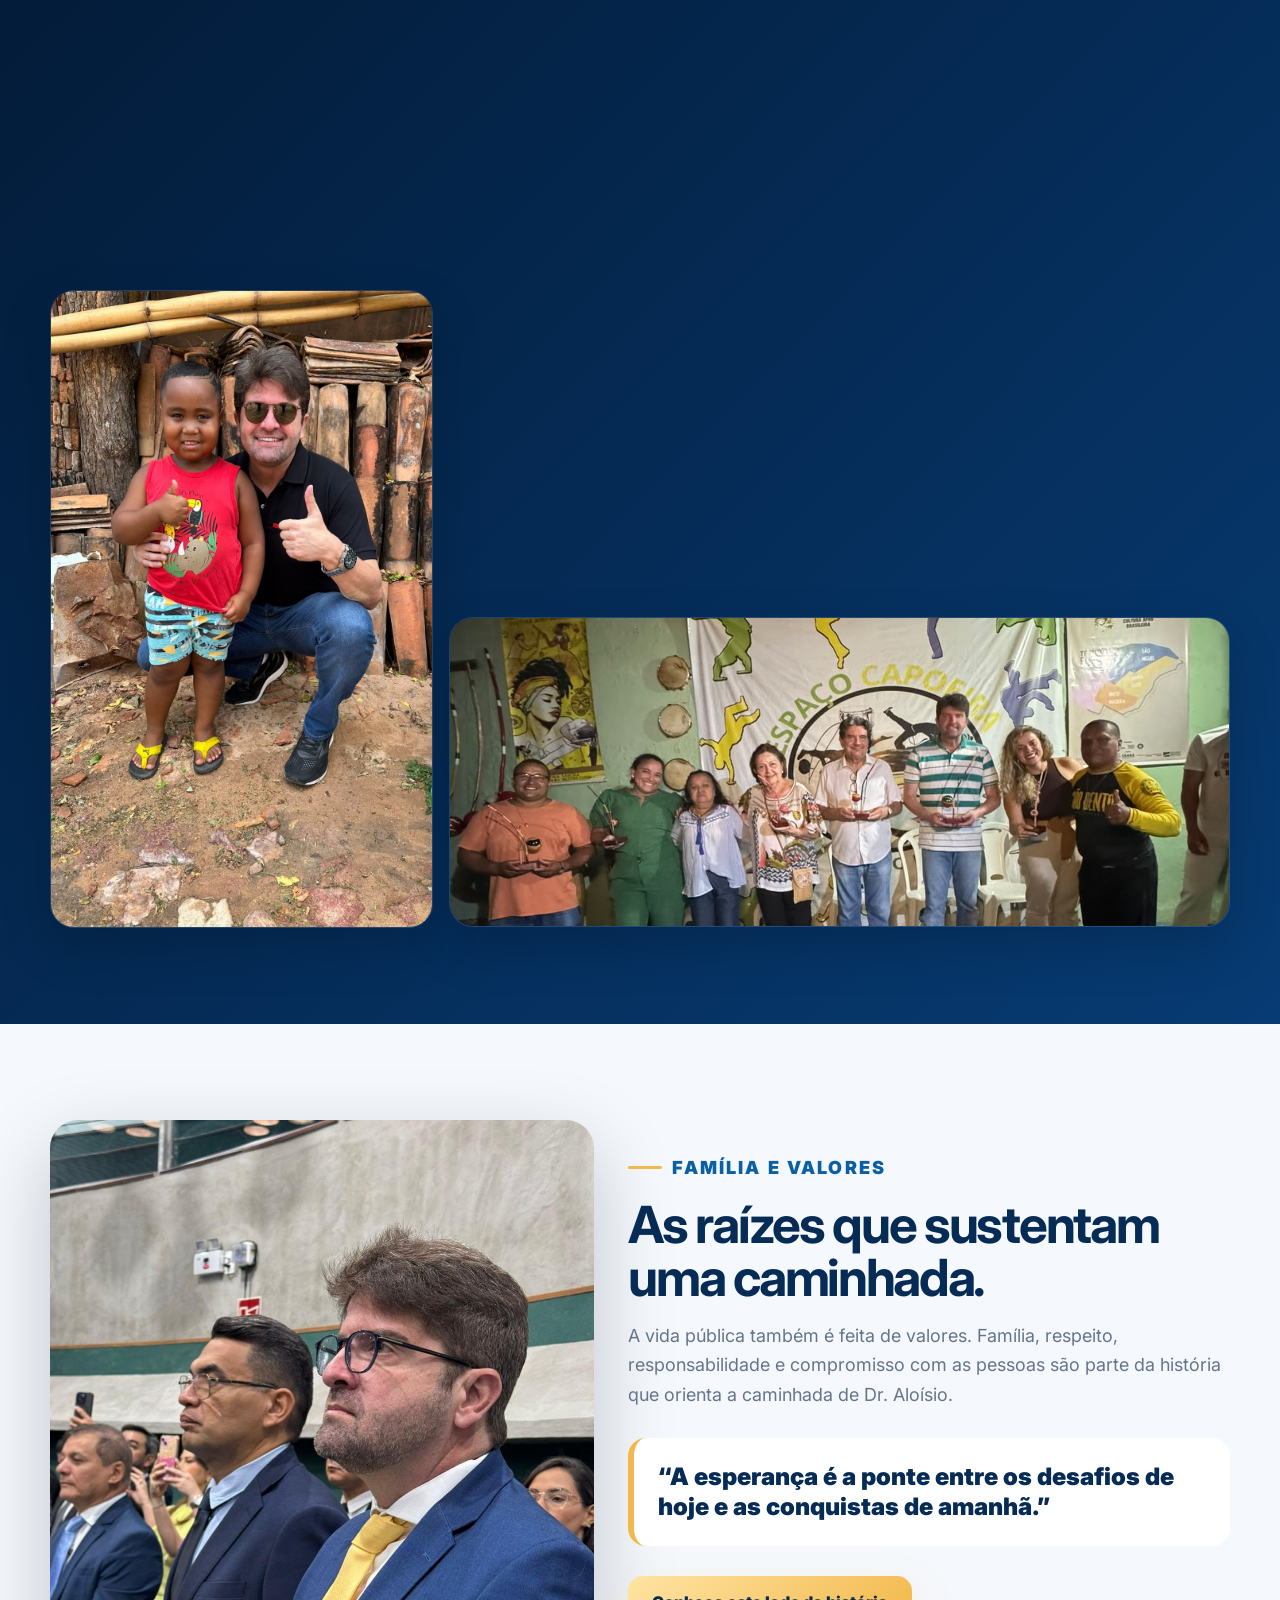
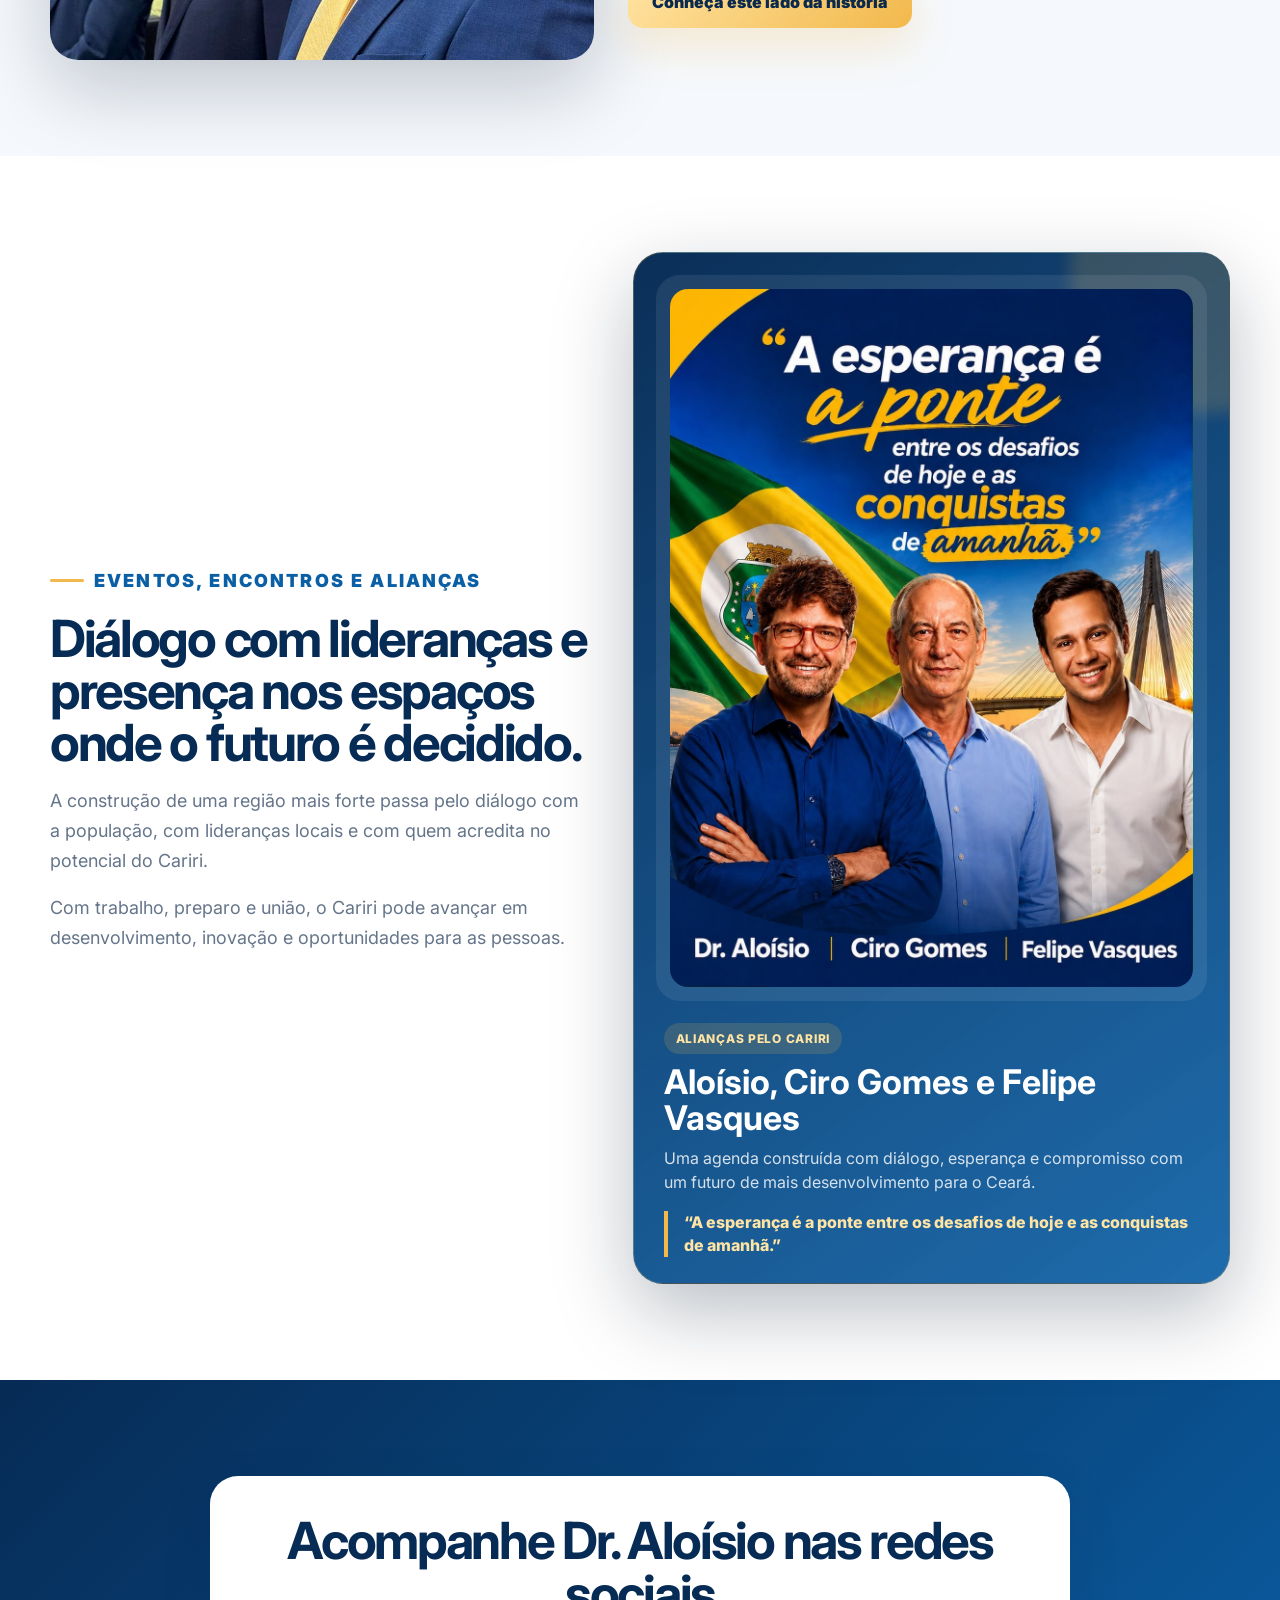
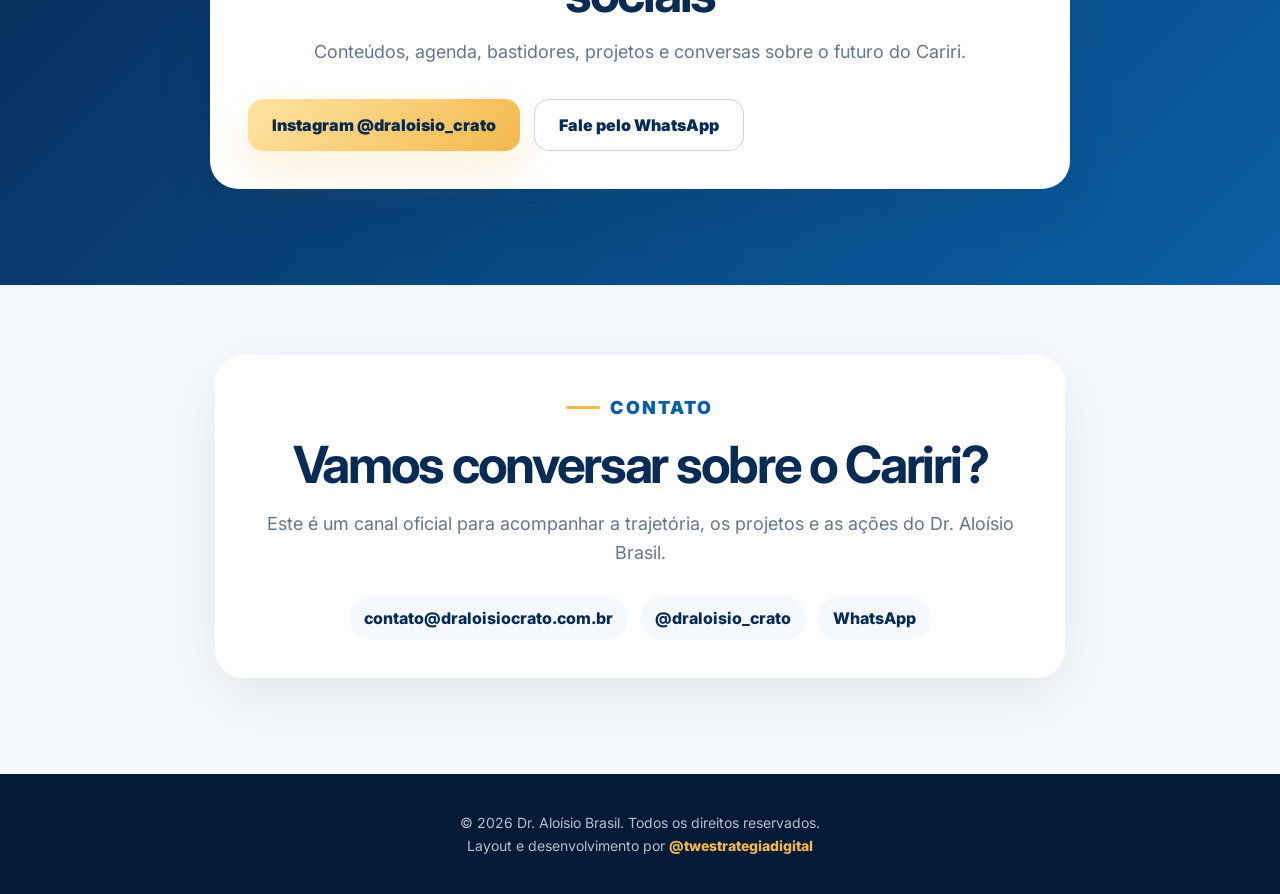
==== commit 9fbbcedc: "Update index.html" ====
--- a/construcao/index.html
+++ b/construcao/index.html
@@ -1,4 +1,4 @@
-assets/radio-aluisio.jpg?v=20260709<!DOCTYPE html>
+<!DOCTYPE html>
 <html lang="pt-BR">
 <head>
   <meta charset="UTF-8" />
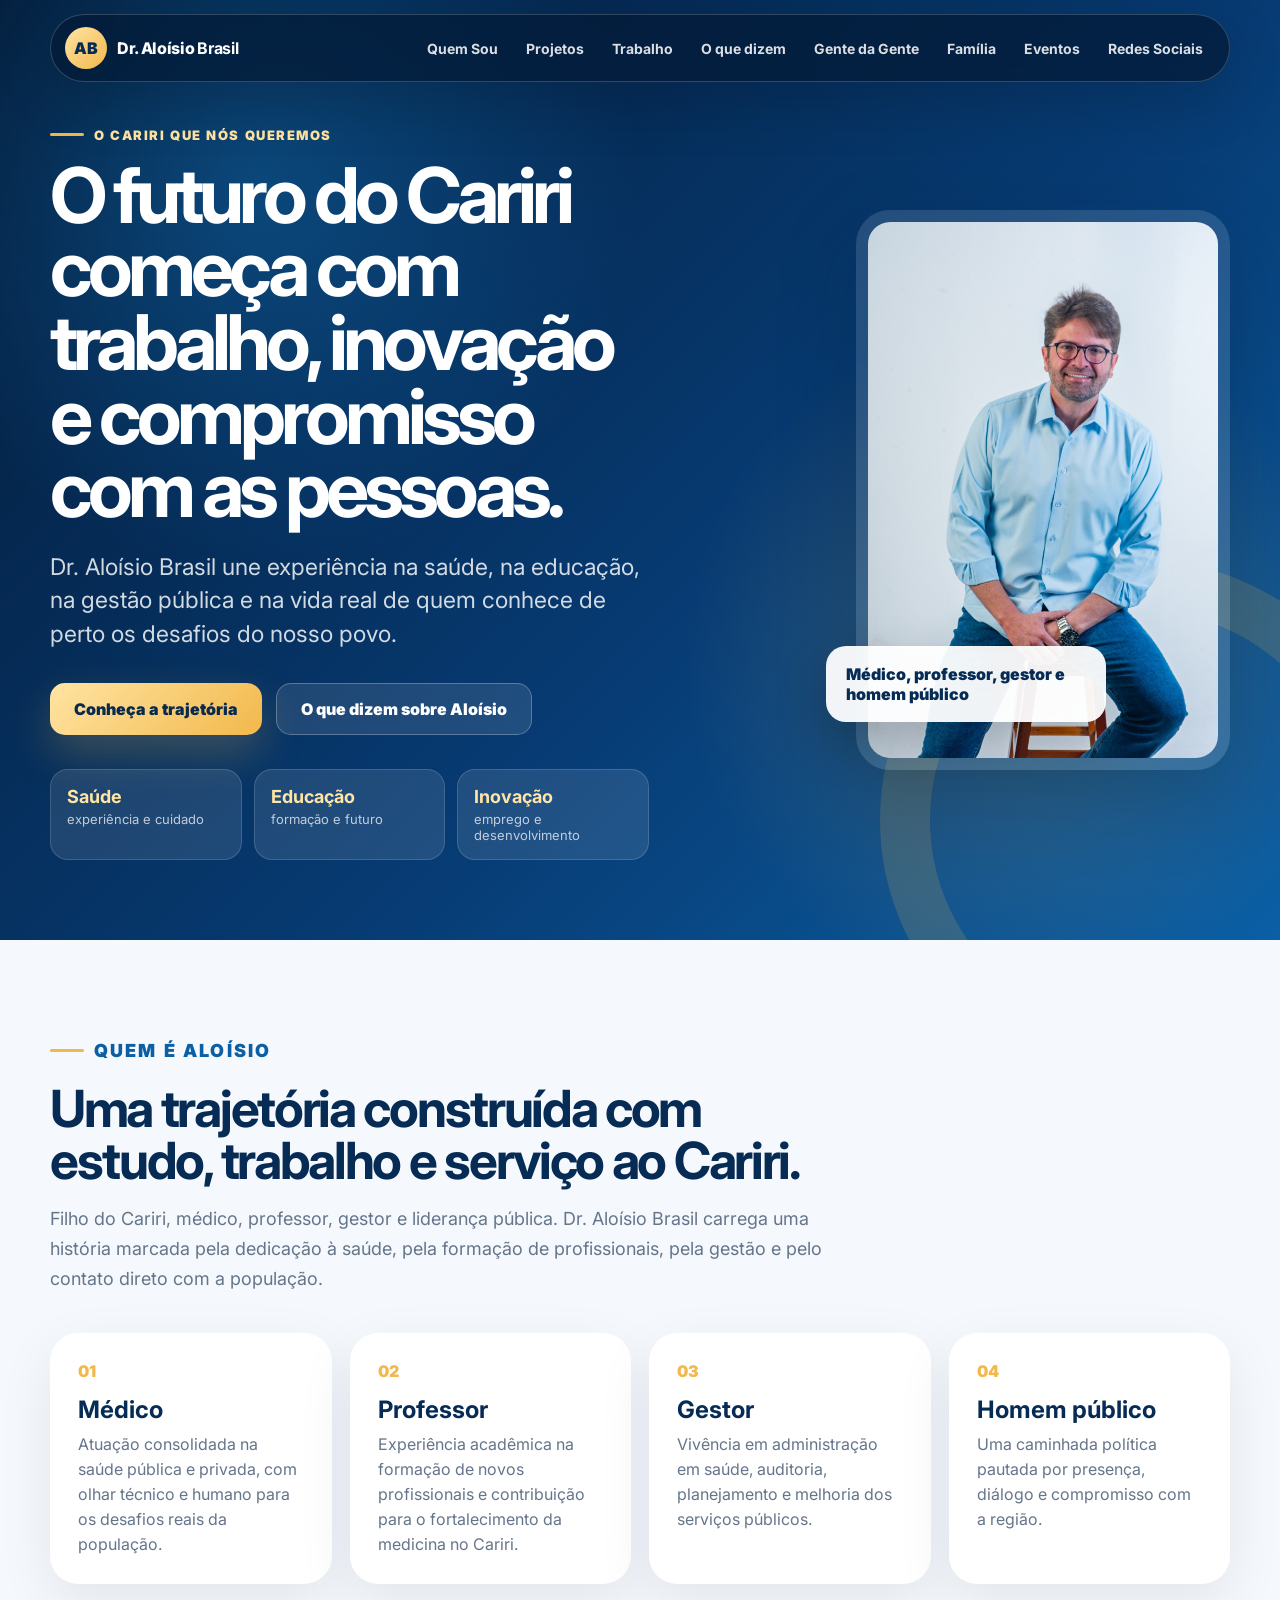
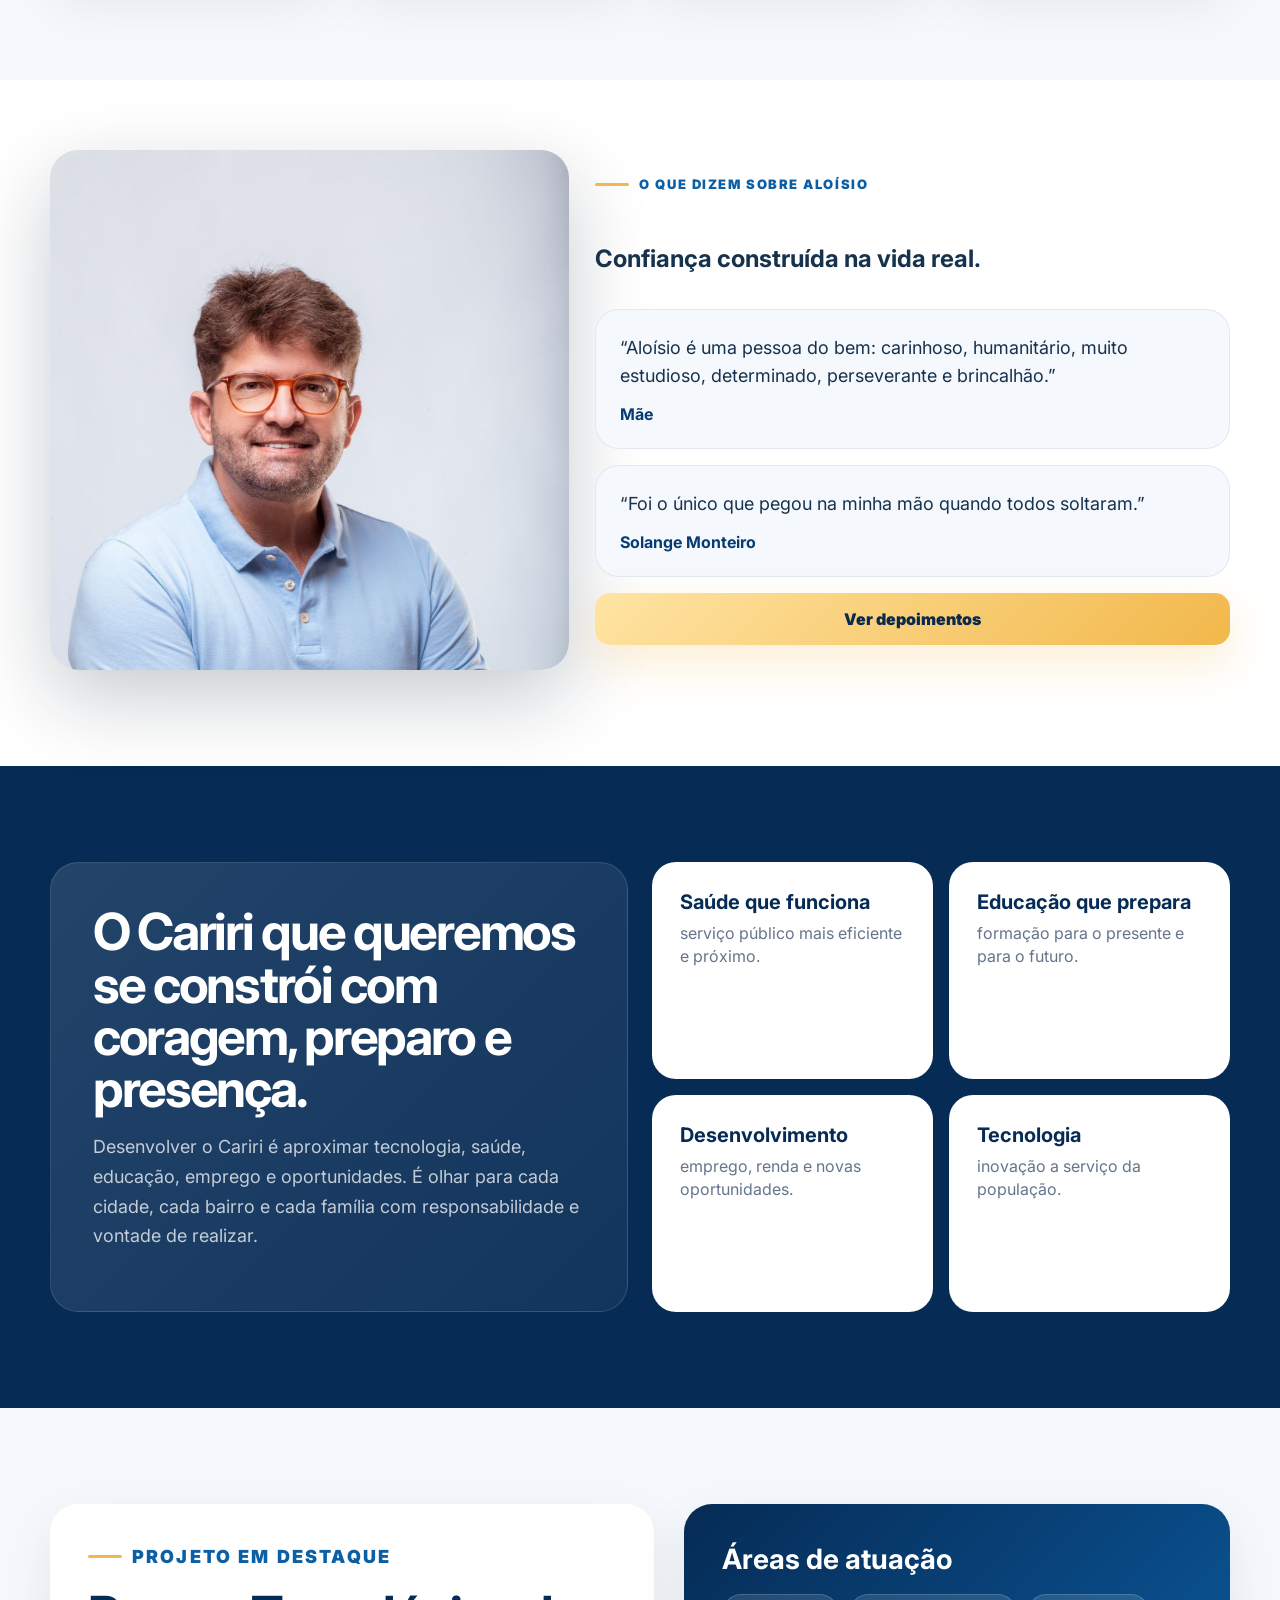
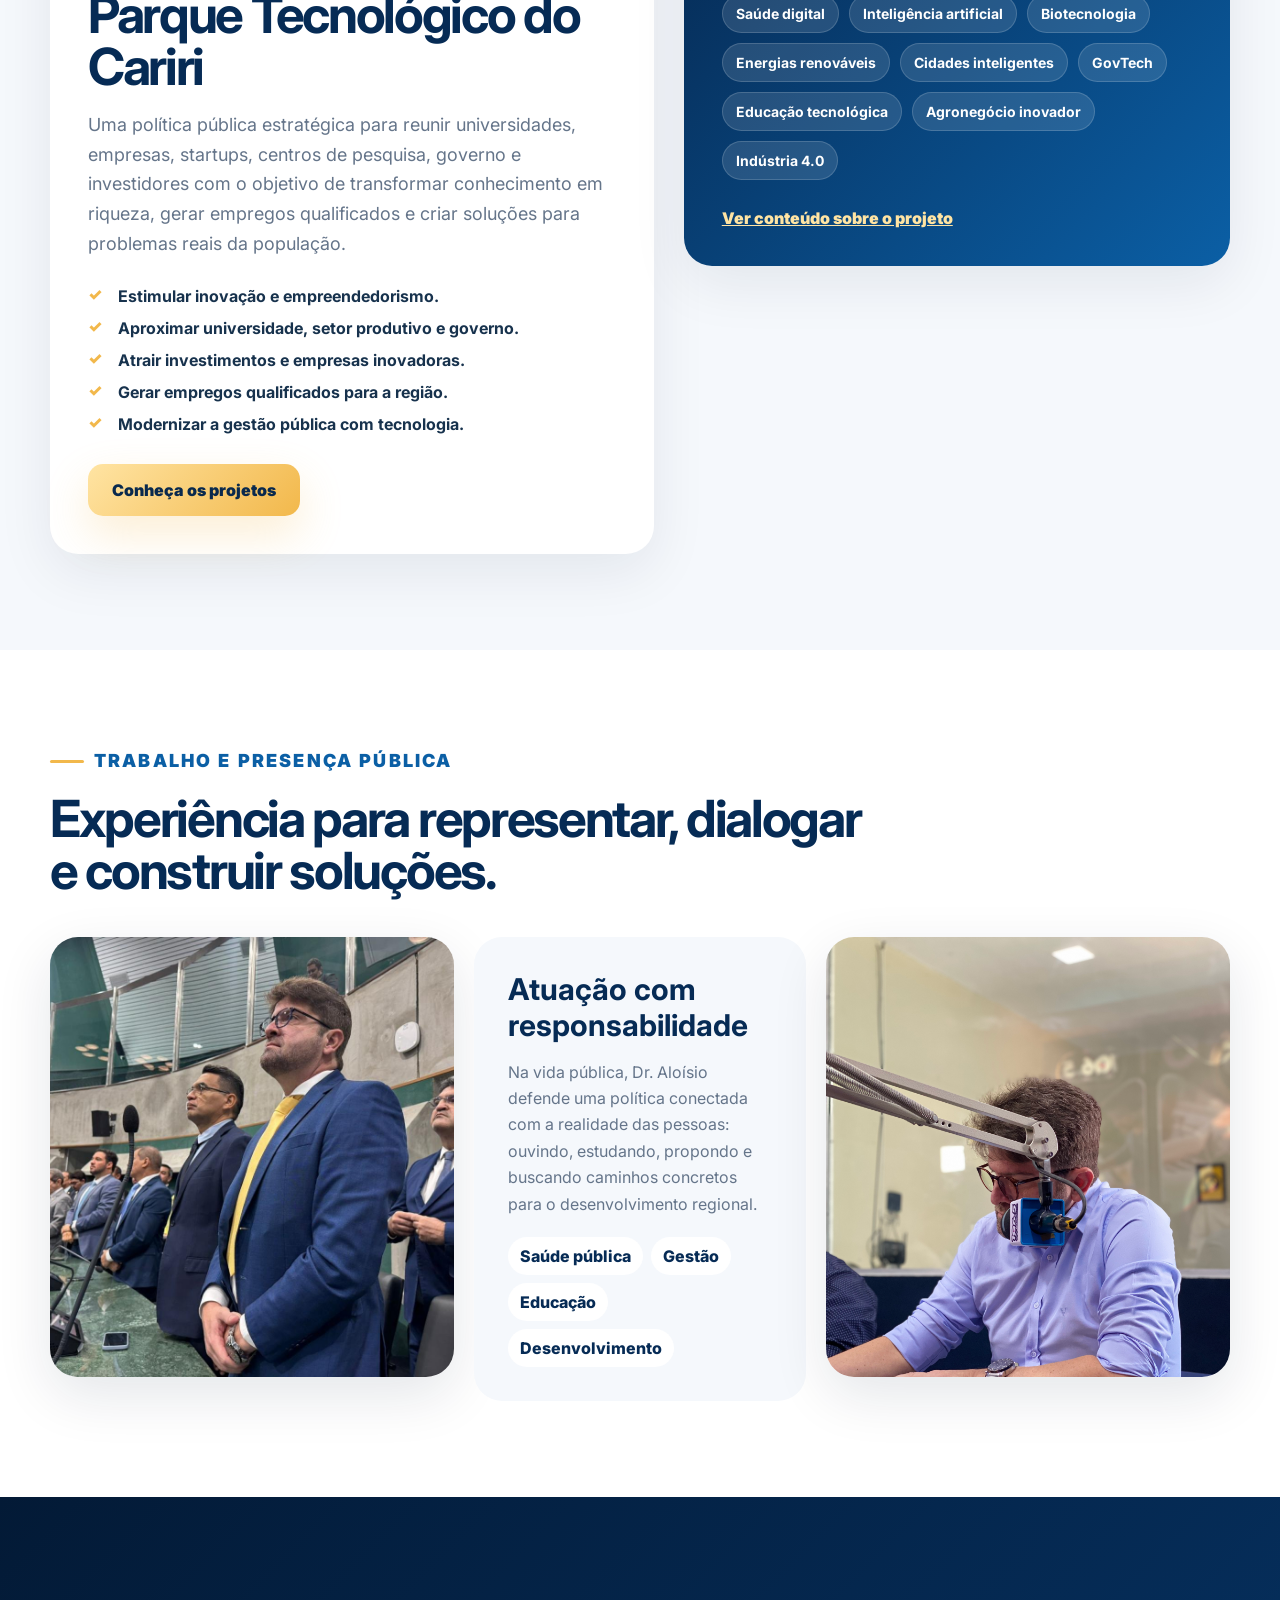
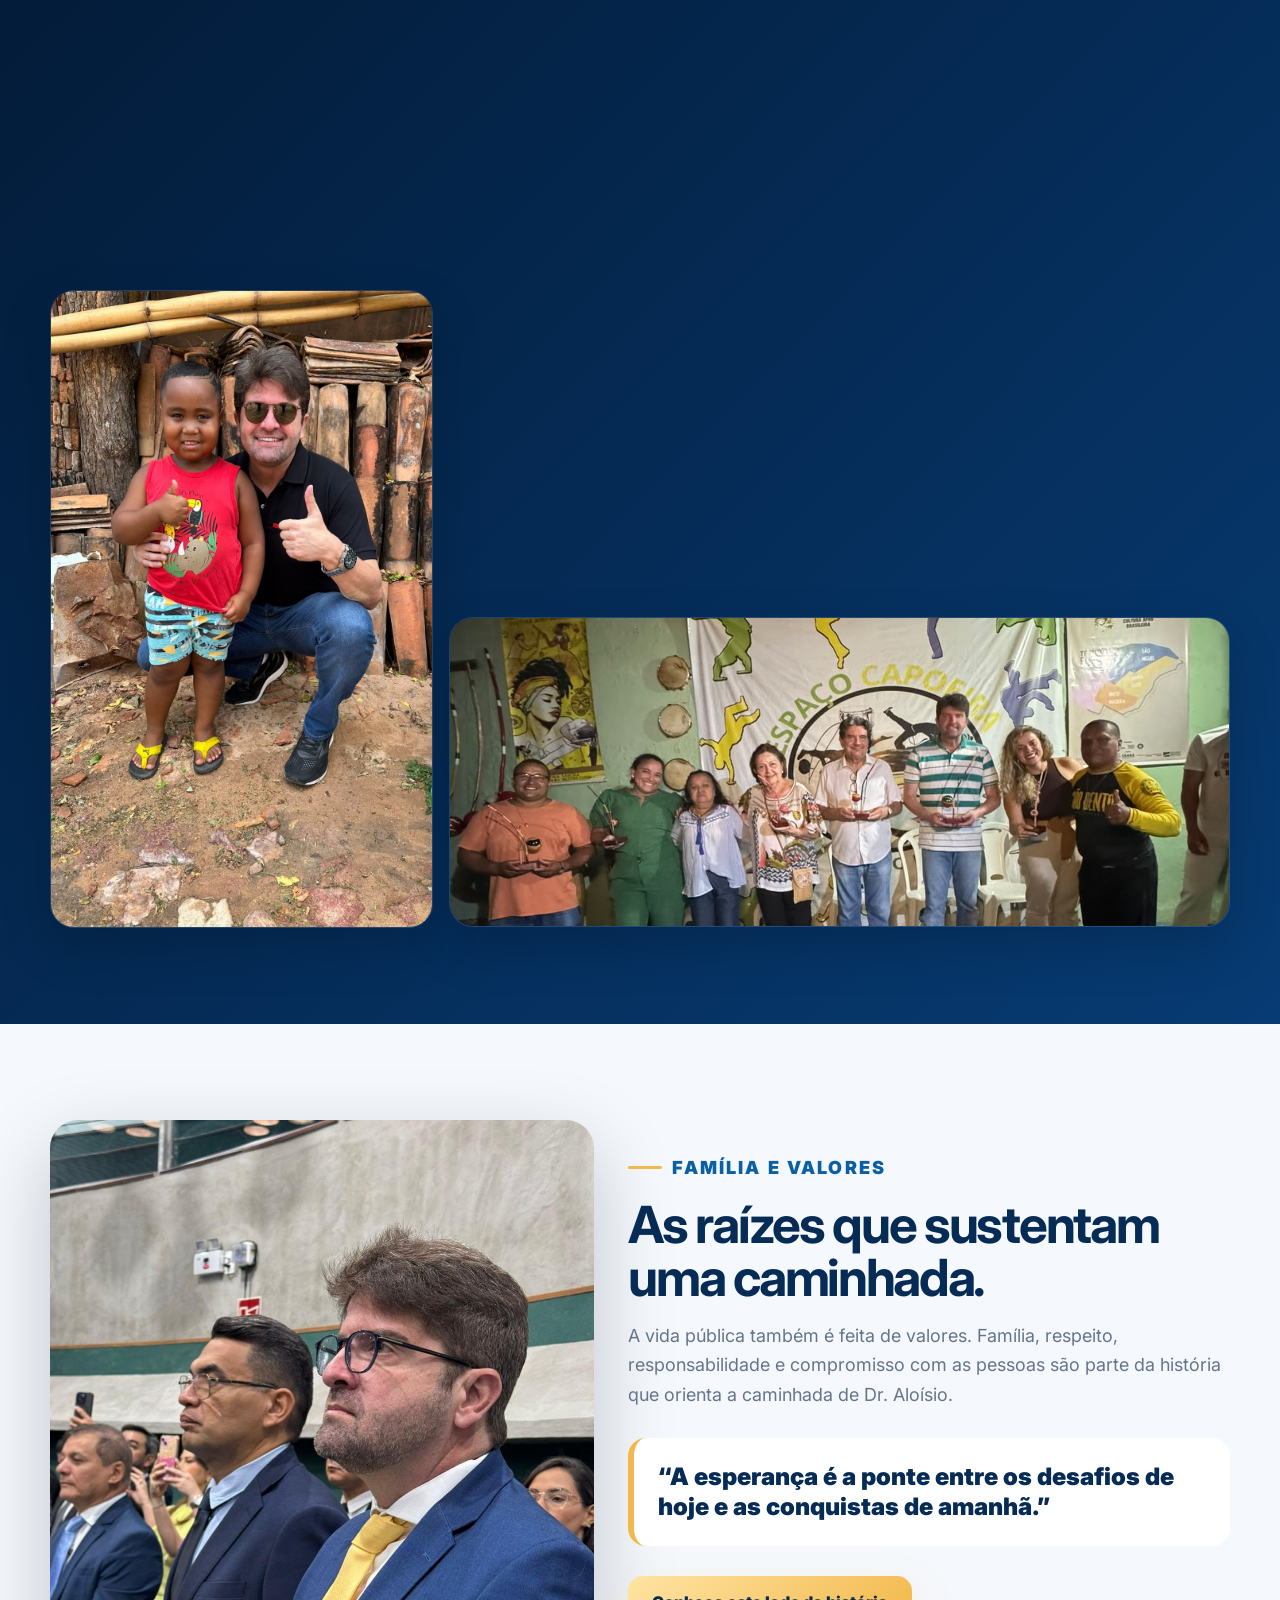
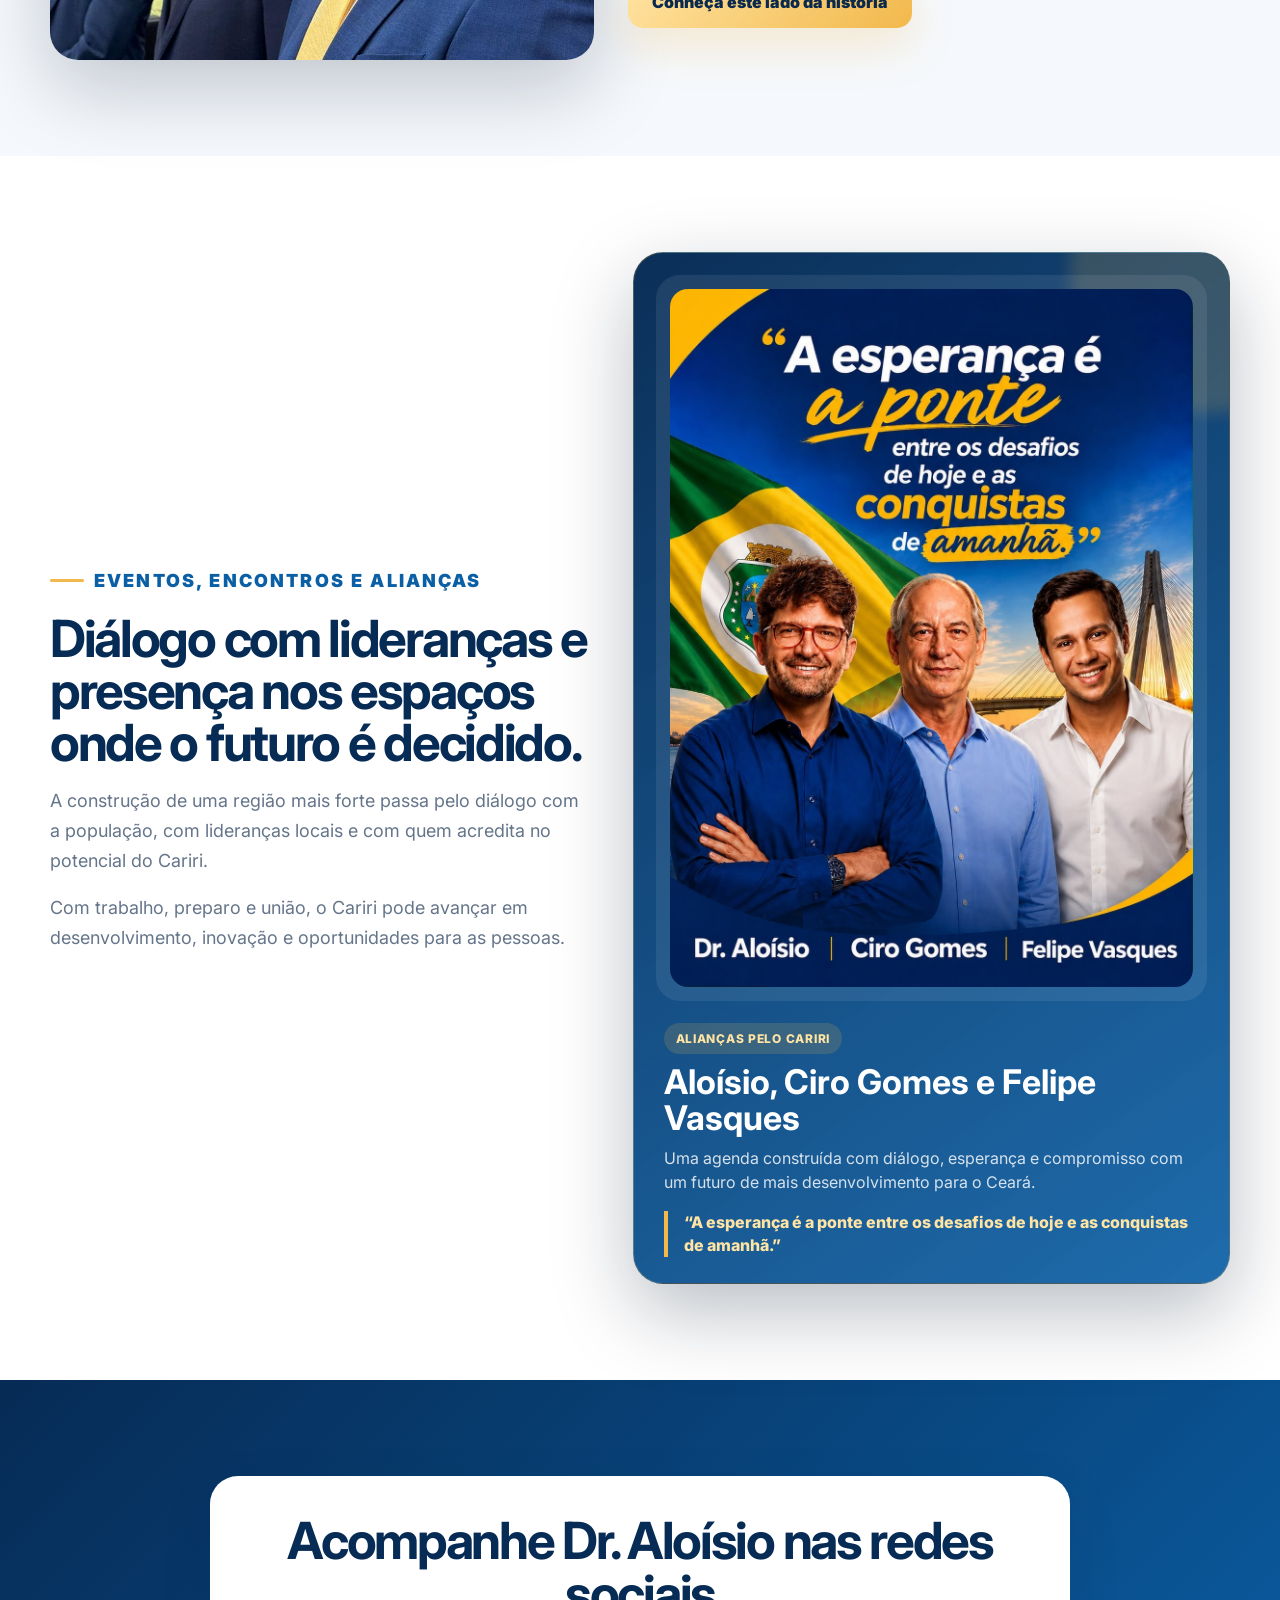
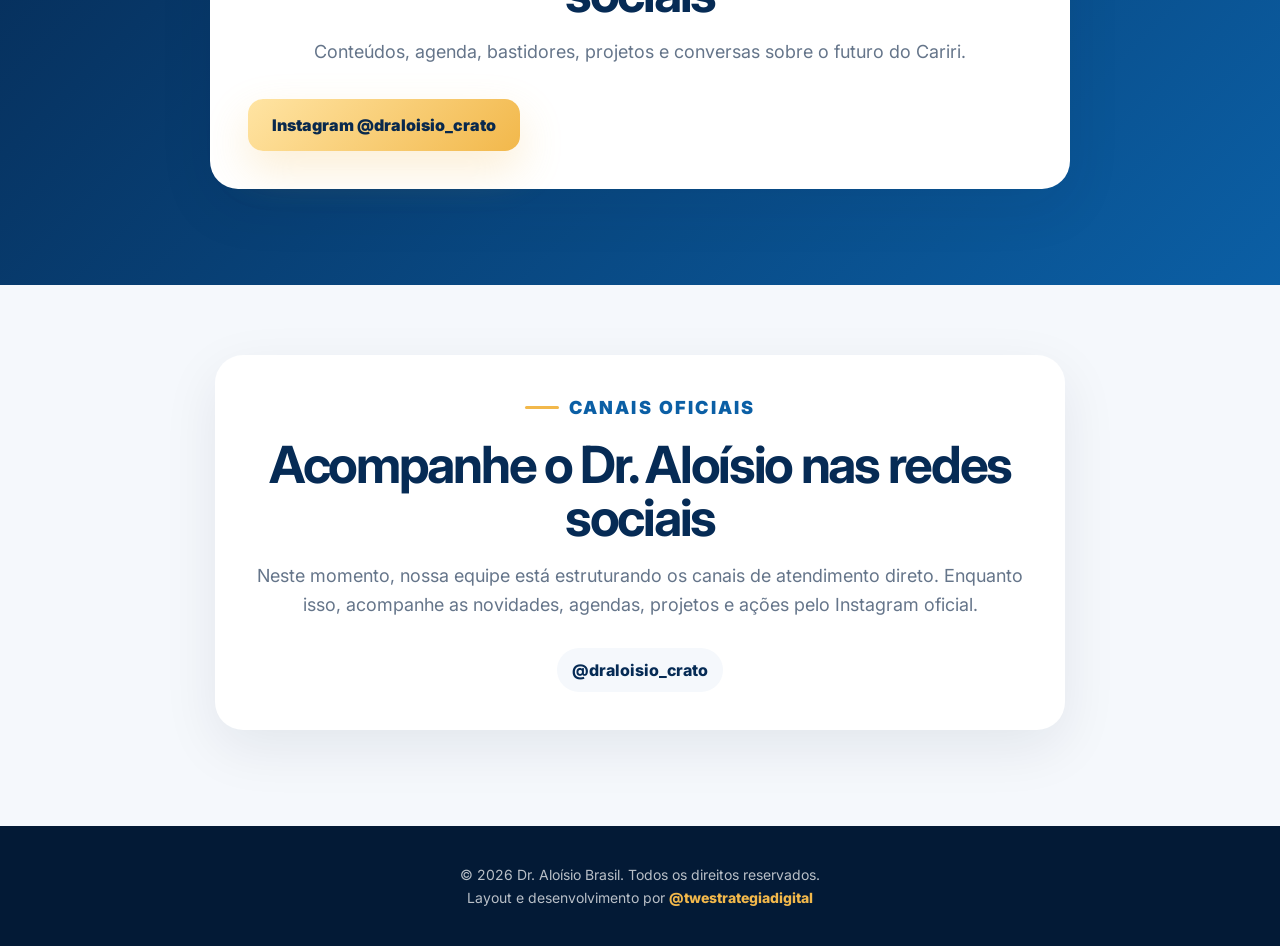
==== commit bf64ff5c: "Update index.html sem whats" ====
--- a/construcao/index.html
+++ b/construcao/index.html
@@ -144,7 +144,7 @@
       <a href="familia/">Família</a>
       <a href="/construcao/#eventos">Eventos</a>
       <a href="/construcao/#redes">Redes Sociais</a>
-      <a class="nav-cta" href="https://wa.me/558839420645" target="_blank" rel="noopener">WhatsApp</a>
+      <!-- WhatsApp temporariamente removido até definição da equipe de atendimento -->
     </nav>
   </header>
   <main>
@@ -234,15 +234,15 @@
       </div>
     </section>
 
-    <section class="section social" id="redes"><div class="social-card reveal"><h2>Acompanhe Dr. Aloísio nas redes sociais</h2><p>Conteúdos, agenda, bastidores, projetos e conversas sobre o futuro do Cariri.</p><div class="social-actions"><a class="btn btn-primary" href="https://www.instagram.com/draloisio_crato" target="_blank" rel="noopener">Instagram @draloisio_crato</a><a class="btn btn-secondary dark-btn" href="https://wa.me/558839420645" target="_blank" rel="noopener">Fale pelo WhatsApp</a></div></div></section>
-
-    <section class="section contact-section" id="contato"><div class="contact-box reveal"><p class="eyebrow dark">Contato</p><h2>Vamos conversar sobre o Cariri?</h2><p>Este é um canal oficial para acompanhar a trajetória, os projetos e as ações do Dr. Aloísio Brasil.</p><div class="contact-links"><a href="mailto:contato@draloisiocrato.com.br">contato@draloisiocrato.com.br</a><a href="https://www.instagram.com/draloisio_crato" target="_blank" rel="noopener">@draloisio_crato</a><a href="https://wa.me/558839420645" target="_blank" rel="noopener">WhatsApp</a></div></div></section>
+    <section class="section social" id="redes"><div class="social-card reveal"><h2>Acompanhe Dr. Aloísio nas redes sociais</h2><p>Conteúdos, agenda, bastidores, projetos e conversas sobre o futuro do Cariri.</p><div class="social-actions"><a class="btn btn-primary" href="https://www.instagram.com/draloisio_crato" target="_blank" rel="noopener">Instagram @draloisio_crato</a></div></div></section>
+
+    <section class="section contact-section" id="contato"><div class="contact-box reveal"><p class="eyebrow dark">Canais oficiais</p><h2>Acompanhe o Dr. Aloísio nas redes sociais</h2><p>Neste momento, nossa equipe está estruturando os canais de atendimento direto. Enquanto isso, acompanhe as novidades, agendas, projetos e ações pelo Instagram oficial.</p><div class="contact-links"><a href="https://www.instagram.com/draloisio_crato" target="_blank" rel="noopener">@draloisio_crato</a></div></div></section>
   </main>
   <footer>
     <p>© 2026 Dr. Aloísio Brasil. Todos os direitos reservados.</p>
     <p class="credits">Layout e desenvolvimento por <a href="https://www.instagram.com/twestrategiadigital" target="_blank" rel="noopener noreferrer">@twestrategiadigital</a></p>
   </footer>
-  <a class="whatsapp-float" href="https://wa.me/558839420645" target="_blank" rel="noopener" aria-label="WhatsApp">WhatsApp</a>
+  <!-- Botão flutuante do WhatsApp temporariamente removido até ativação da equipe -->
   <script src="script.js"></script>
 </body>
 </html>
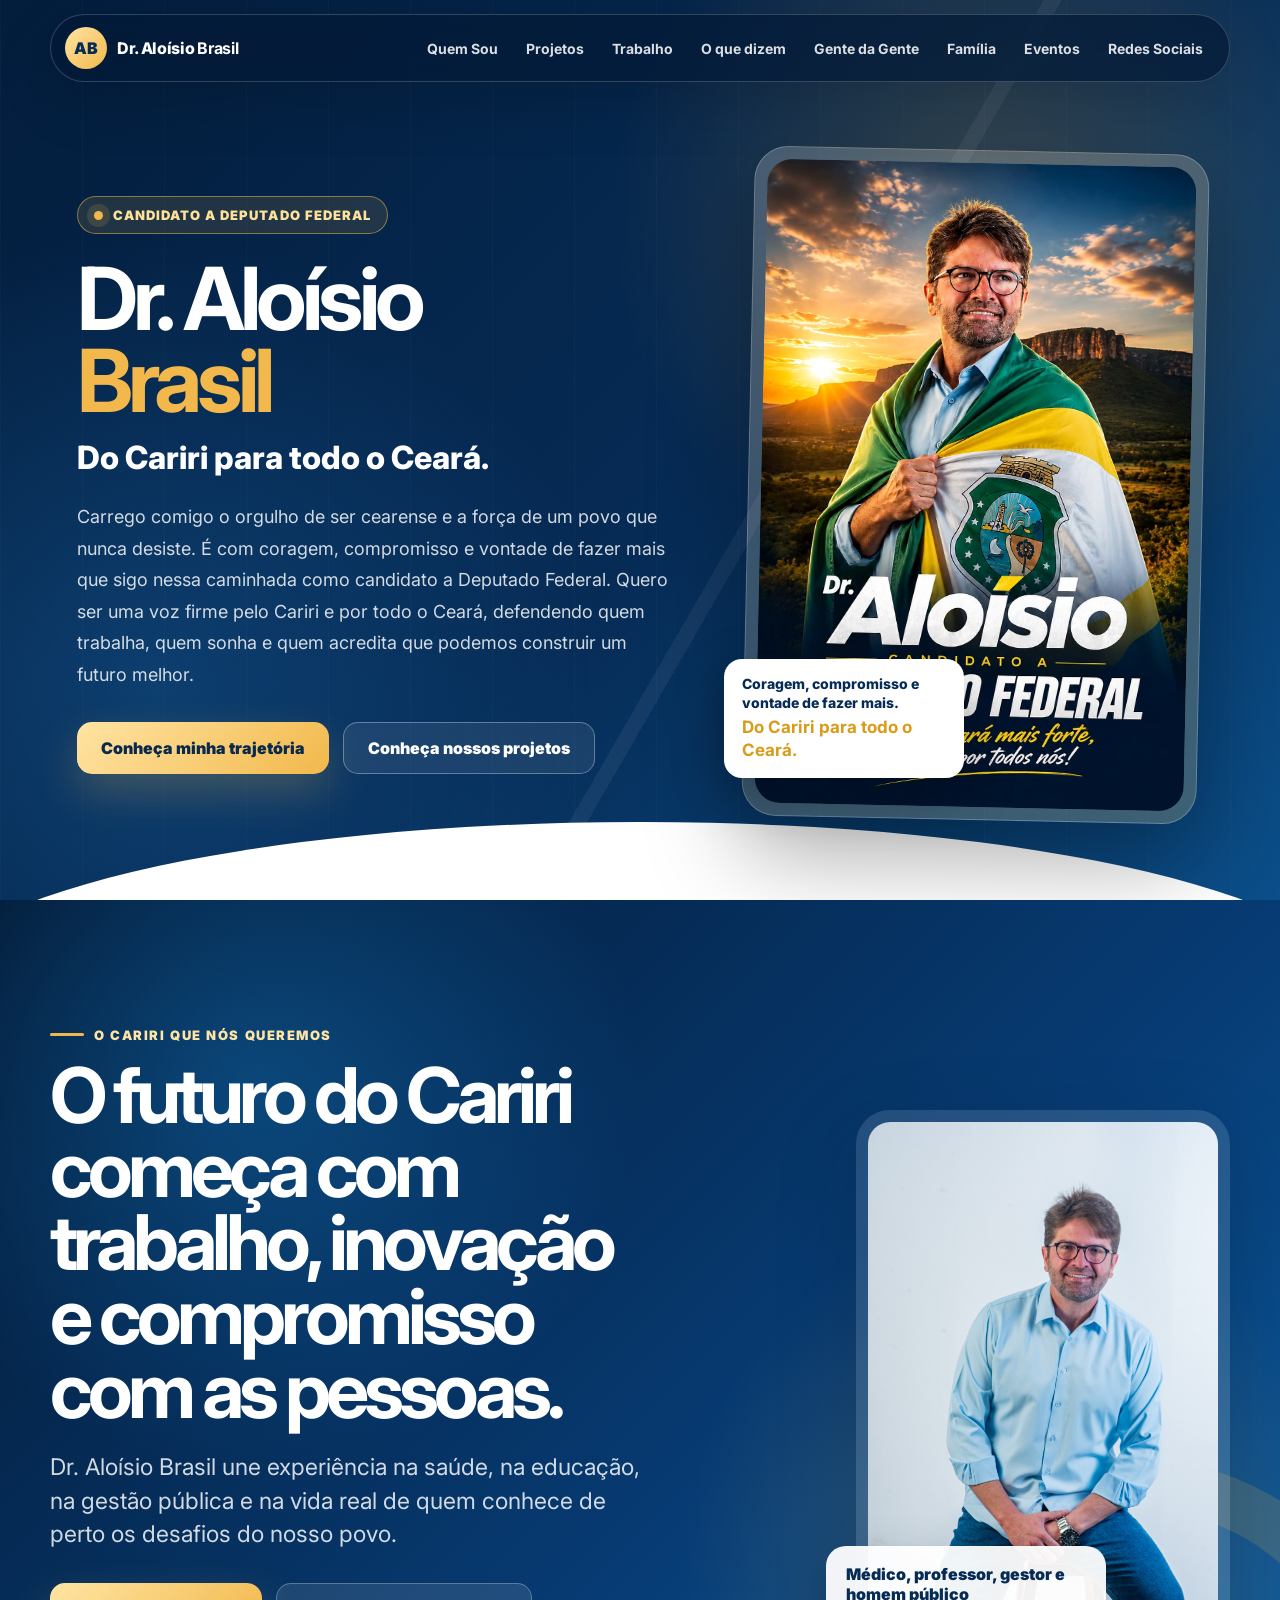
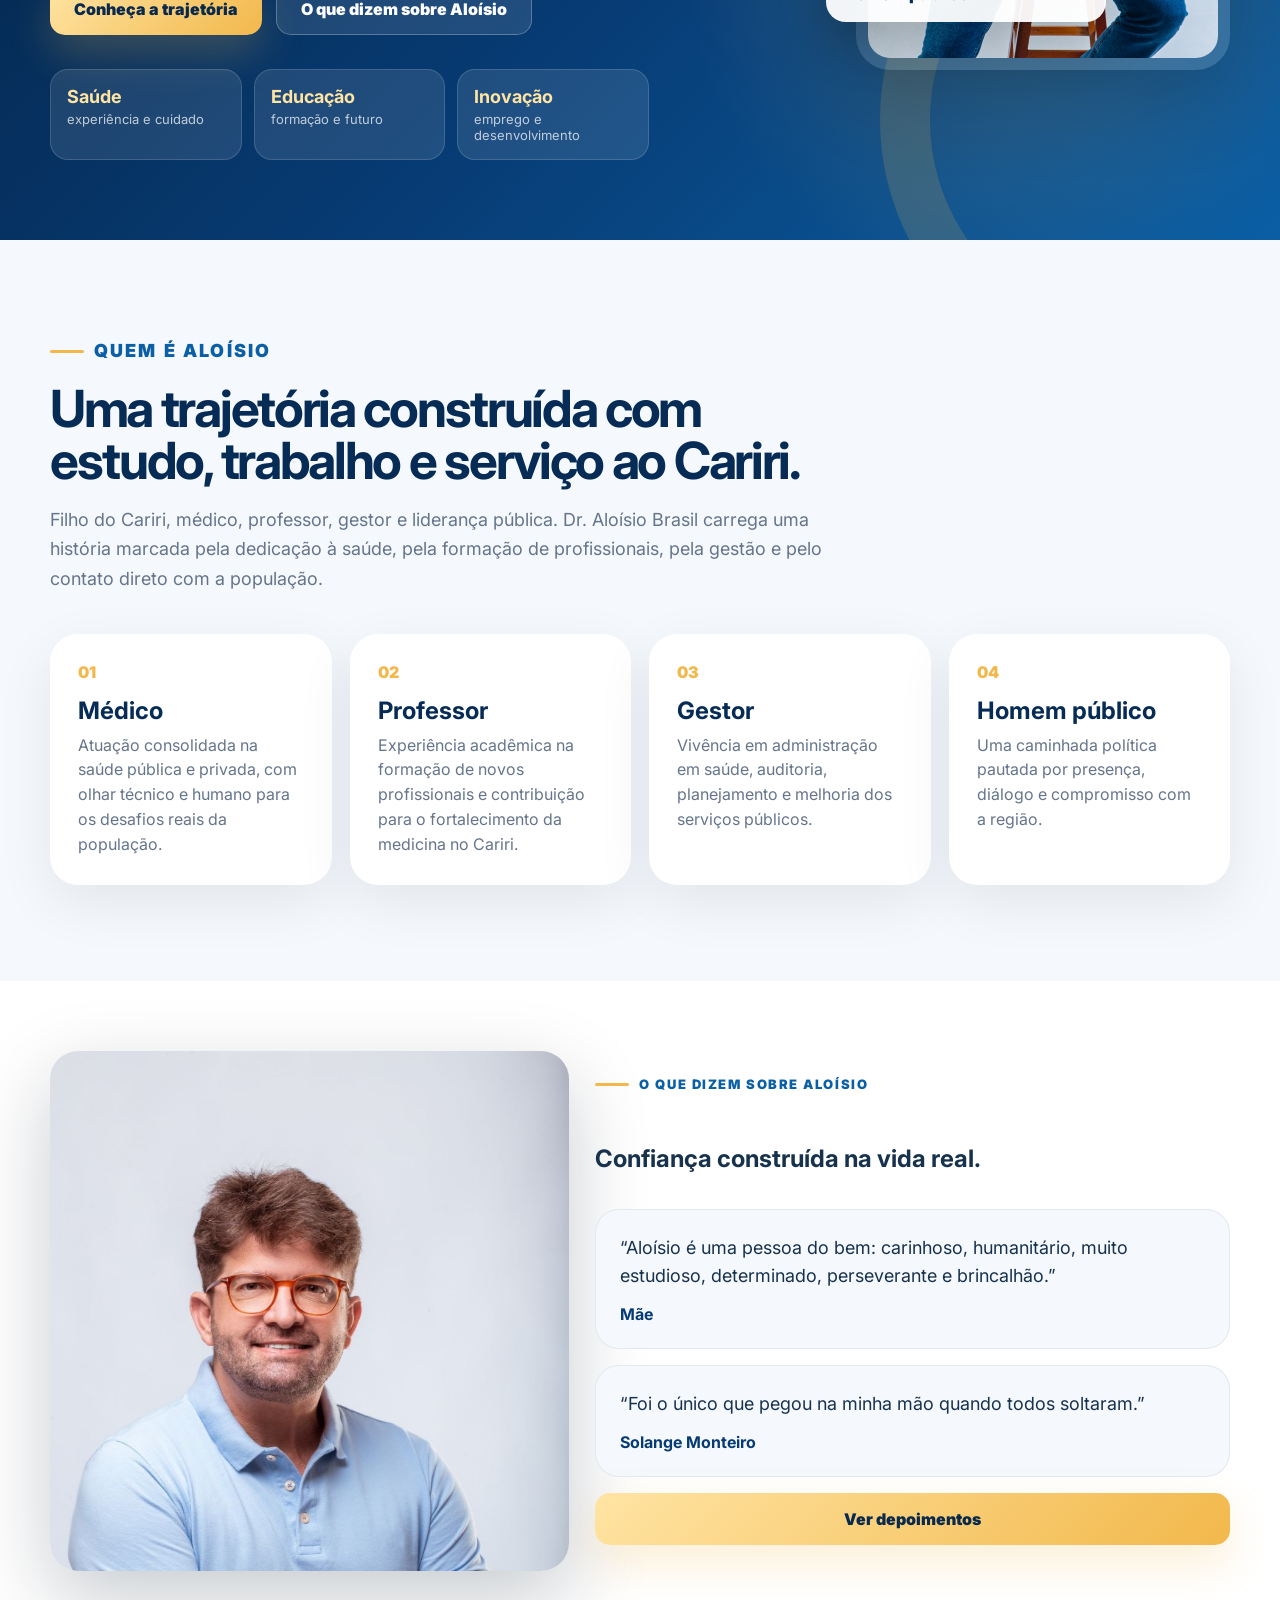
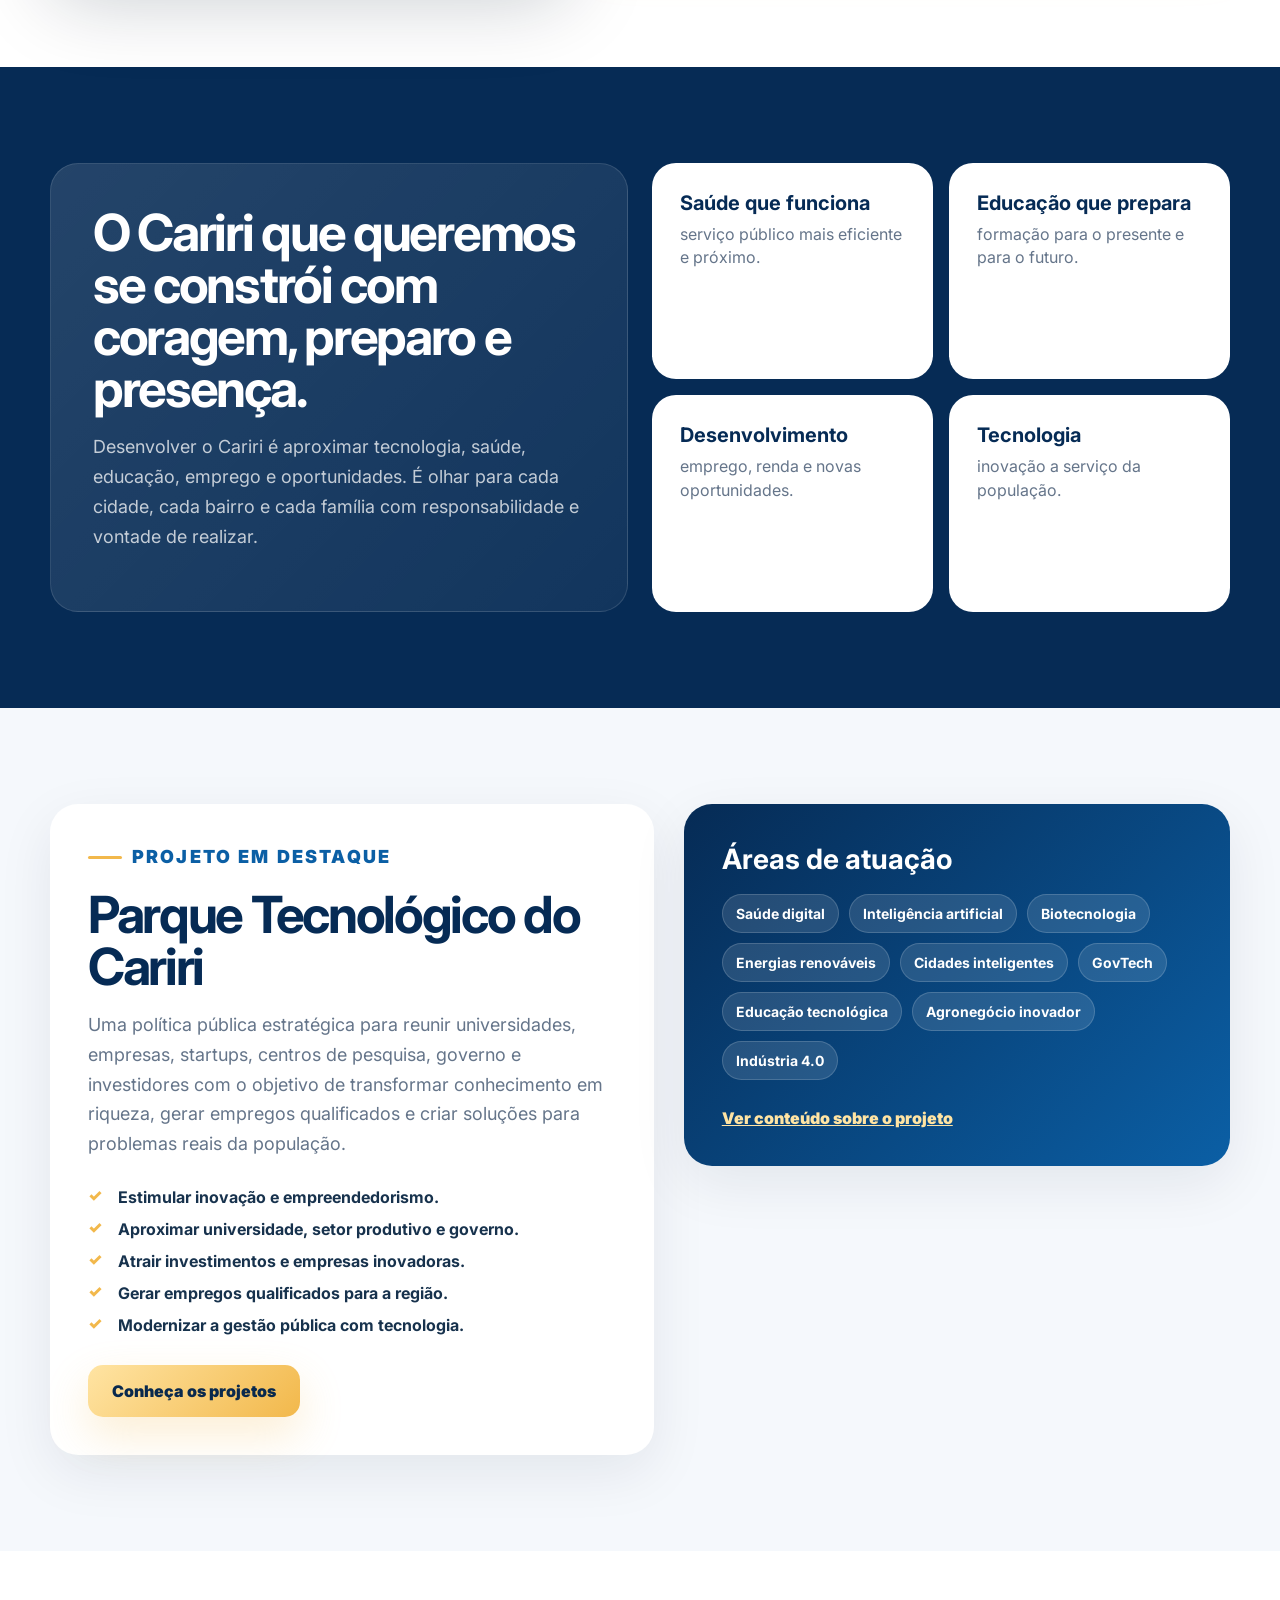
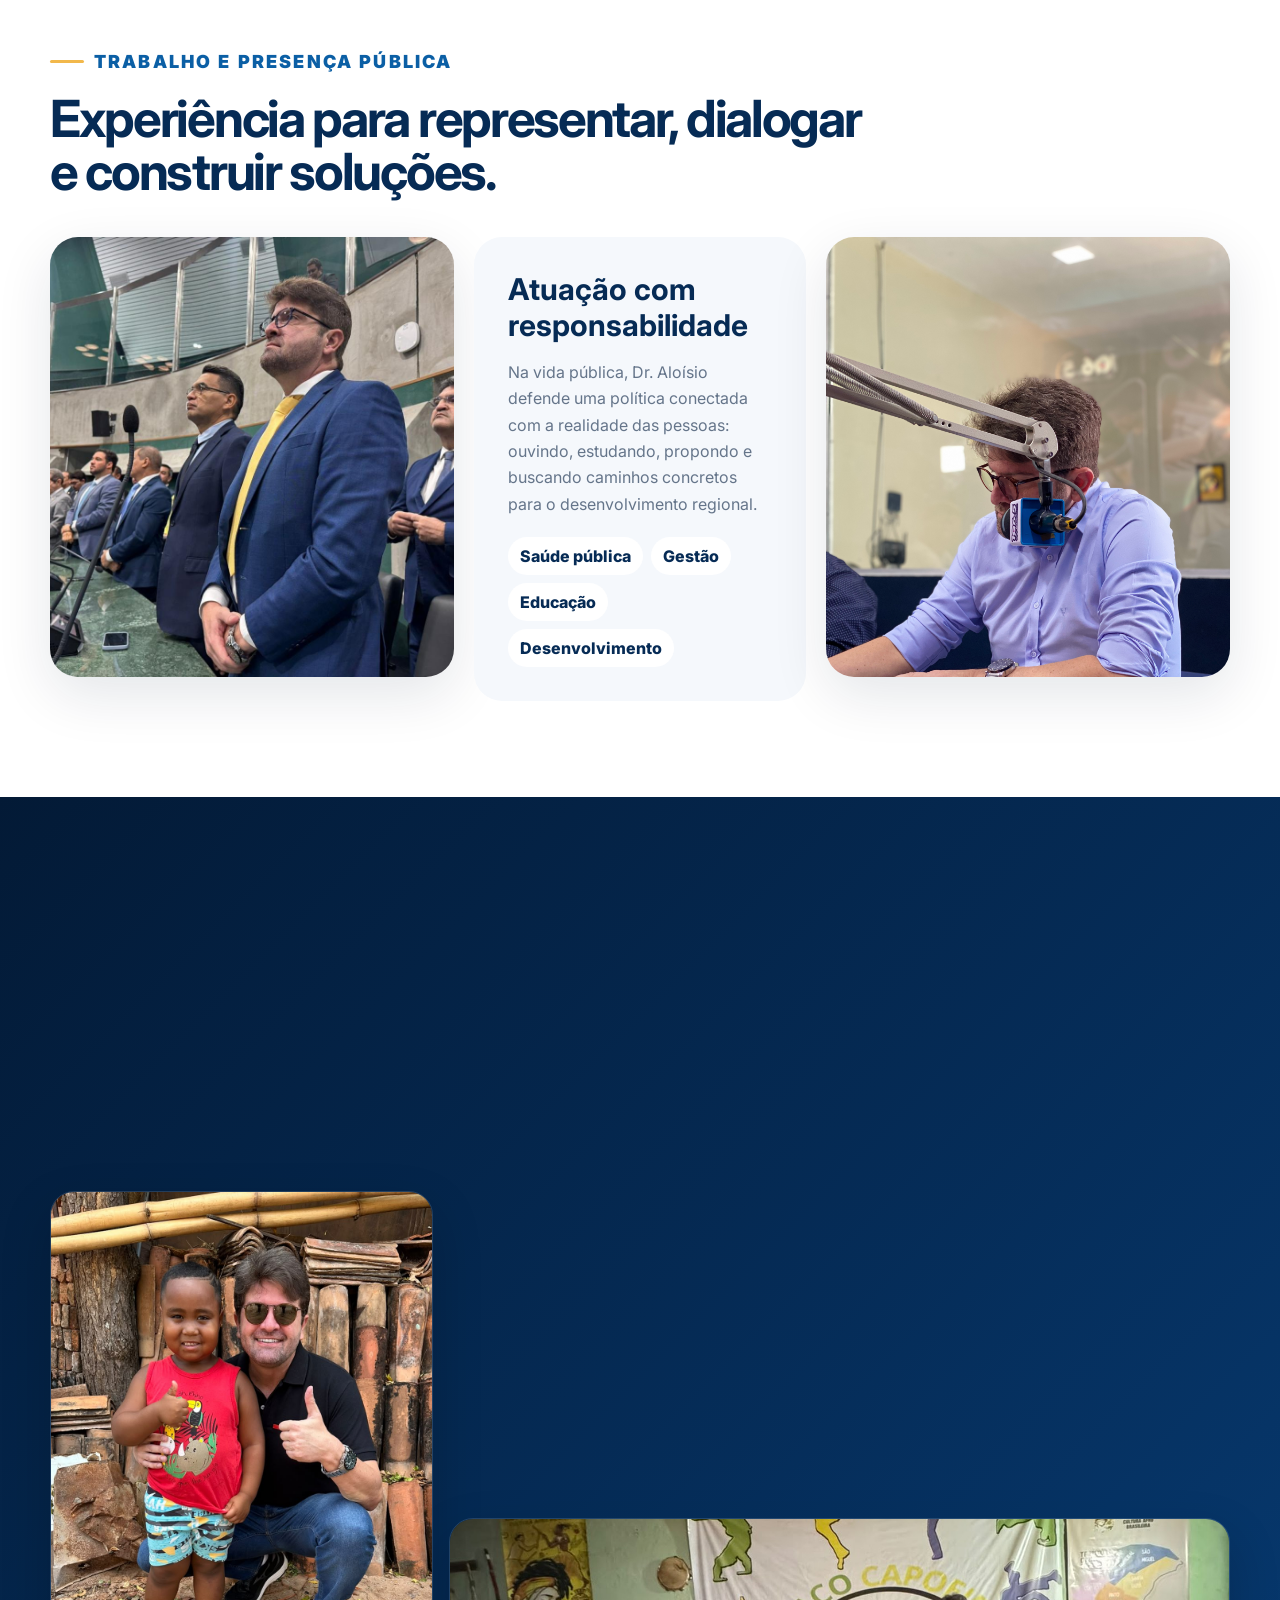
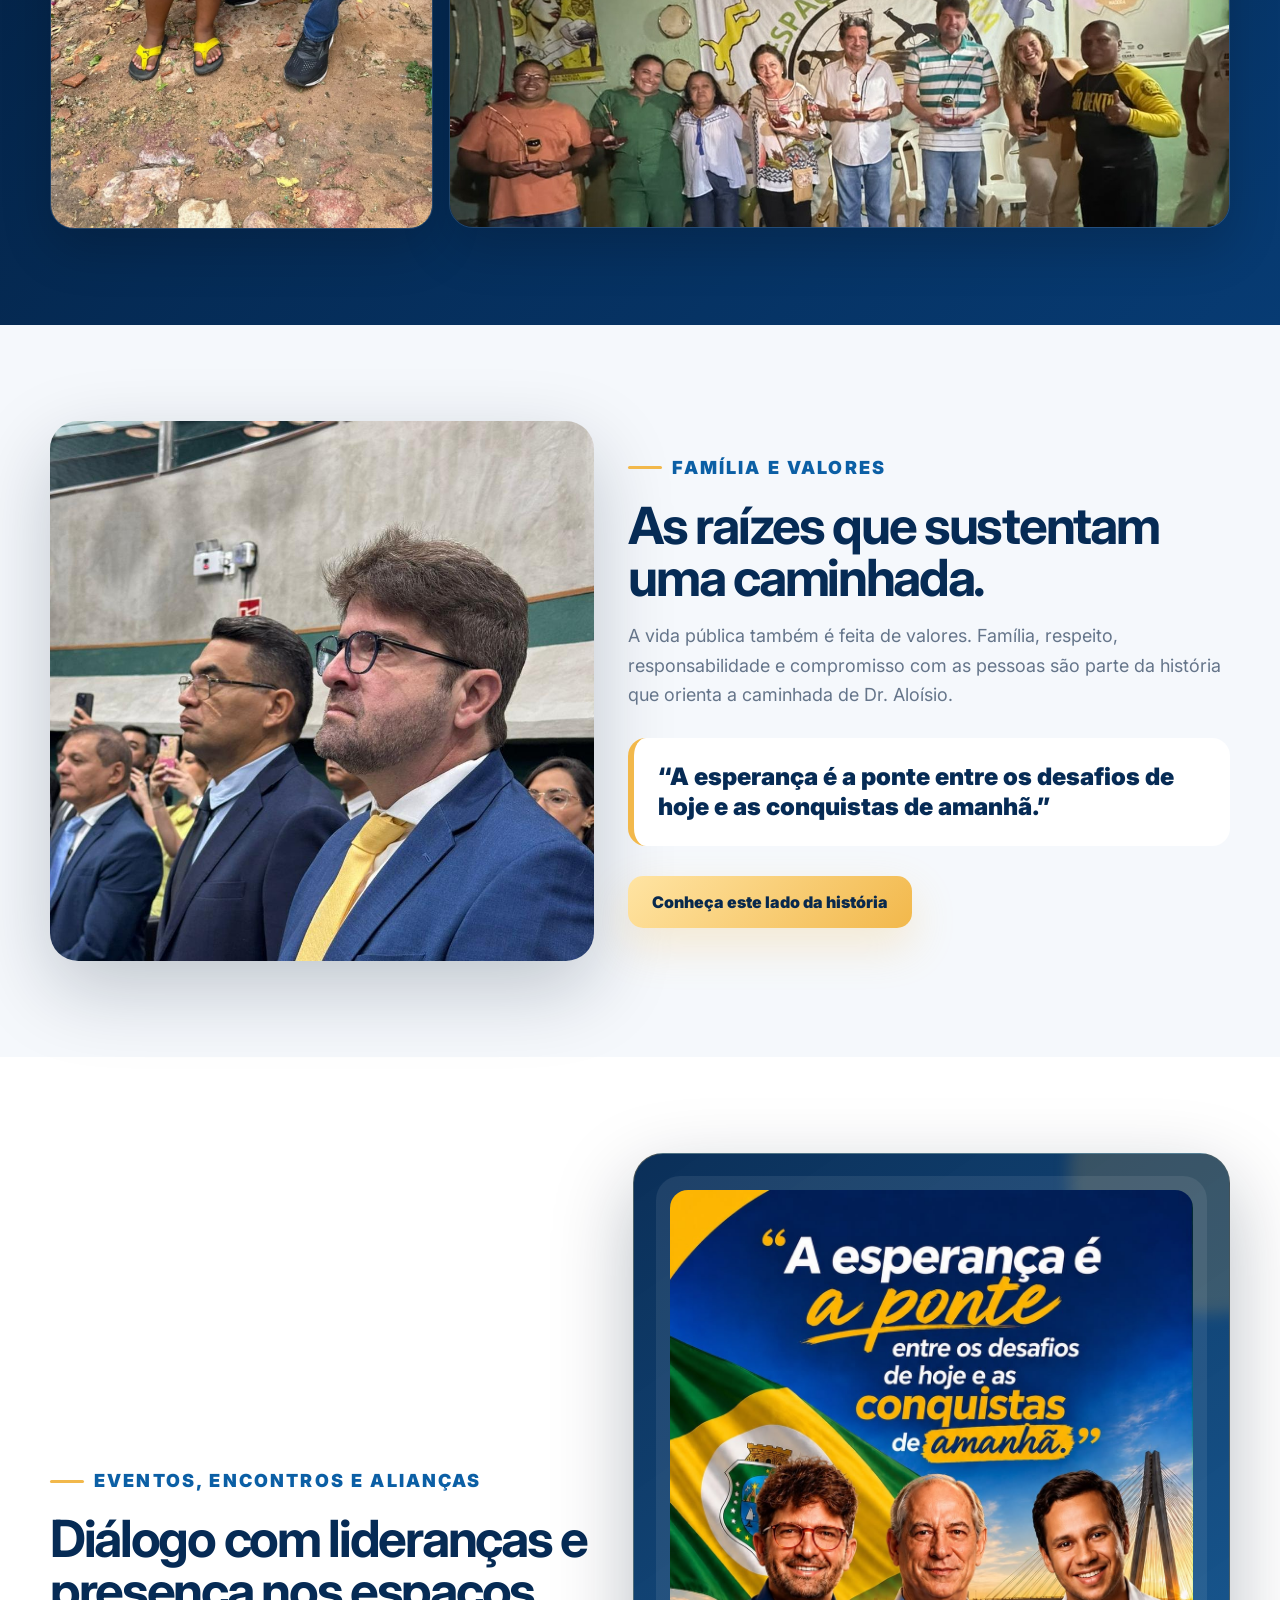
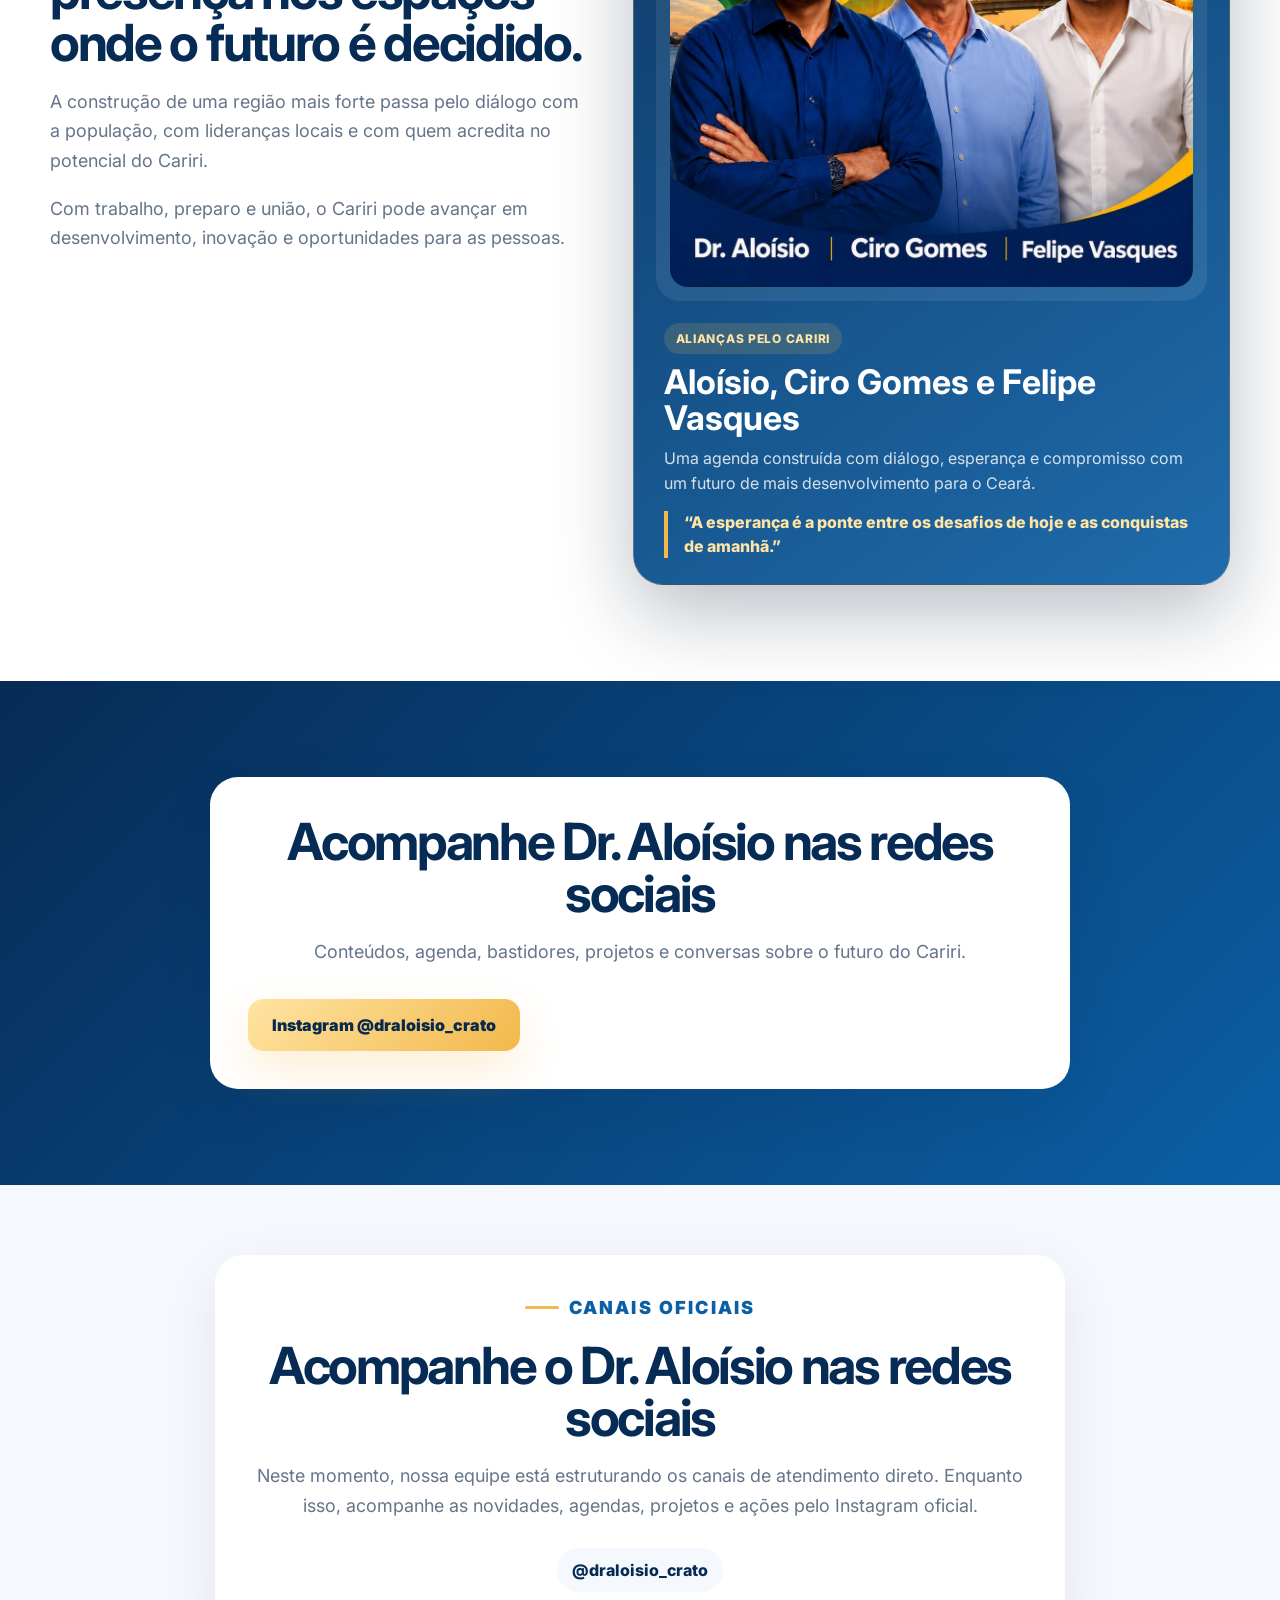
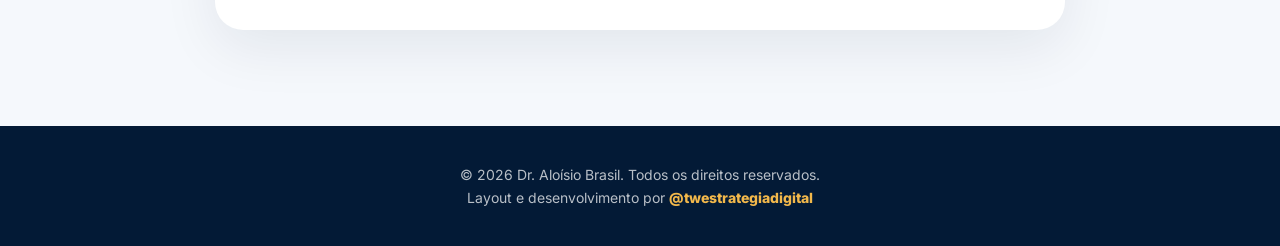
==== commit 1dd7ebdd: "Update index.html candidato" ====
--- a/construcao/index.html
+++ b/construcao/index.html
@@ -11,7 +11,7 @@
   <meta property="og:description" content="Site oficial do Dr. Aloísio Brasil. Médico, professor, gestor e liderança pública do Cariri." />
   <meta property="og:type" content="website" />
   <meta property="og:url" content="https://www.draloisiocrato.com.br/construcao/" />
-  <meta property="og:image" content="https://www.draloisiocrato.com.br/construcao/assets/hero.jpg" />
+  <meta property="og:image" content="https://www.draloisiocrato.com.br/construcao/assets/hero-candidatura.jpg" />
   <link rel="icon" href="assets/favicon.svg" type="image/svg+xml" />
   <link rel="preconnect" href="https://fonts.googleapis.com">
   <link rel="preconnect" href="https://fonts.gstatic.com" crossorigin>
@@ -123,6 +123,228 @@
 
       .support-card-content {
         padding: 18px 4px 4px;
+      }
+    }
+  </style>
+
+
+  <style>
+    /* Nova primeira dobra — candidatura oficial */
+    .campaign-launch {
+      position: relative;
+      min-height: 760px;
+      display: grid;
+      grid-template-columns: minmax(0, 1.02fr) minmax(380px, 0.78fr);
+      align-items: center;
+      gap: clamp(36px, 6vw, 88px);
+      padding: 150px max(6vw, 28px) 80px;
+      overflow: hidden;
+      background:
+        radial-gradient(circle at 78% 24%, rgba(242, 184, 75, 0.22), transparent 32%),
+        radial-gradient(circle at 12% 76%, rgba(27, 106, 174, 0.35), transparent 34%),
+        linear-gradient(135deg, #031d3c 0%, #062b55 54%, #0b4f8a 100%);
+      color: #ffffff;
+    }
+
+    .campaign-launch::before {
+      content: "";
+      position: absolute;
+      inset: 0;
+      background:
+        linear-gradient(120deg, transparent 0 58%, rgba(255,255,255,0.055) 58% 59%, transparent 59%),
+        repeating-linear-gradient(90deg, rgba(255,255,255,0.025) 0 1px, transparent 1px 82px);
+      pointer-events: none;
+    }
+
+    .campaign-launch::after {
+      content: "";
+      position: absolute;
+      left: -6%;
+      right: -6%;
+      bottom: -92px;
+      height: 170px;
+      background: #ffffff;
+      border-radius: 50% 50% 0 0 / 100% 100% 0 0;
+      pointer-events: none;
+    }
+
+    .campaign-launch-copy,
+    .campaign-launch-visual {
+      position: relative;
+      z-index: 2;
+    }
+
+    .candidate-badge {
+      display: inline-flex;
+      align-items: center;
+      gap: 10px;
+      padding: 10px 16px;
+      margin-bottom: 24px;
+      border: 1px solid rgba(242, 184, 75, 0.52);
+      border-radius: 999px;
+      background: rgba(242, 184, 75, 0.12);
+      color: #ffe29a;
+      font-size: 13px;
+      font-weight: 900;
+      letter-spacing: 0.08em;
+      text-transform: uppercase;
+    }
+
+    .candidate-badge::before {
+      content: "";
+      width: 9px;
+      height: 9px;
+      border-radius: 999px;
+      background: #f2b84b;
+      box-shadow: 0 0 0 7px rgba(242, 184, 75, 0.14);
+    }
+
+    .campaign-launch h1 {
+      max-width: 760px;
+      margin: 0 0 18px;
+      font-size: clamp(50px, 6.8vw, 96px);
+      line-height: 0.94;
+      letter-spacing: -0.055em;
+      color: #ffffff;
+    }
+
+    .campaign-launch h1 span {
+      display: block;
+      color: #f2b84b;
+    }
+
+    .campaign-slogan {
+      max-width: 680px;
+      margin: 0 0 25px;
+      color: #ffffff;
+      font-size: clamp(23px, 2.5vw, 36px);
+      line-height: 1.14;
+      font-weight: 800;
+    }
+
+    .campaign-text {
+      max-width: 710px;
+      margin: 0 0 32px;
+      color: rgba(255,255,255,0.82);
+      font-size: 18px;
+      line-height: 1.75;
+    }
+
+    .campaign-actions {
+      display: flex;
+      flex-wrap: wrap;
+      gap: 14px;
+    }
+
+    .campaign-actions .btn-secondary {
+      color: #ffffff;
+      border-color: rgba(255,255,255,0.32);
+      background: rgba(255,255,255,0.08);
+    }
+
+    .campaign-actions .btn-secondary:hover {
+      background: rgba(255,255,255,0.16);
+    }
+
+    .campaign-launch-visual {
+      display: flex;
+      justify-content: center;
+      align-items: center;
+    }
+
+    .campaign-poster-frame {
+      width: min(100%, 560px);
+      padding: 12px;
+      border-radius: 34px;
+      background: linear-gradient(145deg, rgba(255,255,255,0.20), rgba(242,184,75,0.22));
+      border: 1px solid rgba(255,255,255,0.22);
+      box-shadow: 0 35px 95px rgba(0,0,0,0.34);
+      transform: rotate(1.2deg);
+    }
+
+    .campaign-poster-frame img {
+      width: 100%;
+      height: auto;
+      display: block;
+      border-radius: 25px;
+      object-fit: contain;
+      object-position: center;
+    }
+
+    .campaign-seal {
+      position: absolute;
+      left: -24px;
+      bottom: 42px;
+      max-width: 240px;
+      padding: 16px 18px;
+      border-radius: 18px;
+      background: #ffffff;
+      color: #062b55;
+      box-shadow: 0 18px 52px rgba(0,0,0,0.25);
+      font-size: 14px;
+      font-weight: 800;
+      line-height: 1.35;
+    }
+
+    .campaign-seal strong {
+      display: block;
+      margin-top: 4px;
+      color: #d99b19;
+      font-size: 17px;
+    }
+
+    @media (max-width: 980px) {
+      .campaign-launch {
+        grid-template-columns: 1fr;
+        padding-top: 132px;
+        text-align: center;
+      }
+
+      .campaign-launch-copy {
+        display: flex;
+        flex-direction: column;
+        align-items: center;
+      }
+
+      .campaign-actions {
+        justify-content: center;
+      }
+
+      .campaign-launch-visual {
+        margin-top: 6px;
+      }
+    }
+
+    @media (max-width: 620px) {
+      .campaign-launch {
+        min-height: auto;
+        padding: 116px 20px 105px;
+      }
+
+      .campaign-launch h1 {
+        font-size: clamp(45px, 15vw, 66px);
+      }
+
+      .campaign-text {
+        font-size: 16px;
+        line-height: 1.65;
+      }
+
+      .campaign-poster-frame {
+        padding: 8px;
+        border-radius: 25px;
+        transform: none;
+      }
+
+      .campaign-poster-frame img {
+        border-radius: 19px;
+      }
+
+      .campaign-seal {
+        position: static;
+        max-width: none;
+        margin-top: 12px;
+        text-align: left;
       }
     }
   </style>
@@ -148,7 +370,44 @@
     </nav>
   </header>
   <main>
-    <section class="hero" id="inicio">
+
+    <section class="campaign-launch" id="inicio">
+      <div class="campaign-launch-copy reveal">
+        <span class="candidate-badge">Candidato a Deputado Federal</span>
+
+        <h1>Dr. Aloísio <span>Brasil</span></h1>
+
+        <p class="campaign-slogan">Do Cariri para todo o Ceará.</p>
+
+        <p class="campaign-text">
+          Carrego comigo o orgulho de ser cearense e a força de um povo que nunca desiste.
+          É com coragem, compromisso e vontade de fazer mais que sigo nessa caminhada como
+          candidato a Deputado Federal. Quero ser uma voz firme pelo Cariri e por todo o Ceará,
+          defendendo quem trabalha, quem sonha e quem acredita que podemos construir um futuro melhor.
+        </p>
+
+        <div class="campaign-actions">
+          <a class="btn btn-primary" href="#quem-sou">Conheça minha trajetória</a>
+          <a class="btn btn-secondary" href="projetos/">Conheça nossos projetos</a>
+        </div>
+      </div>
+
+      <div class="campaign-launch-visual reveal">
+        <div class="campaign-poster-frame">
+          <img
+            src="assets/hero-candidatura.jpg?v=20260727"
+            alt="Dr. Aloísio Brasil, candidato a Deputado Federal"
+          />
+        </div>
+
+        <div class="campaign-seal">
+          Coragem, compromisso e vontade de fazer mais.
+          <strong>Do Cariri para todo o Ceará.</strong>
+        </div>
+      </div>
+    </section>
+
+    <section class="hero" id="visao">
       <div class="hero-bg" aria-hidden="true"></div>
       <div class="hero-content reveal">
         <p class="eyebrow">O Cariri que nós queremos</p>
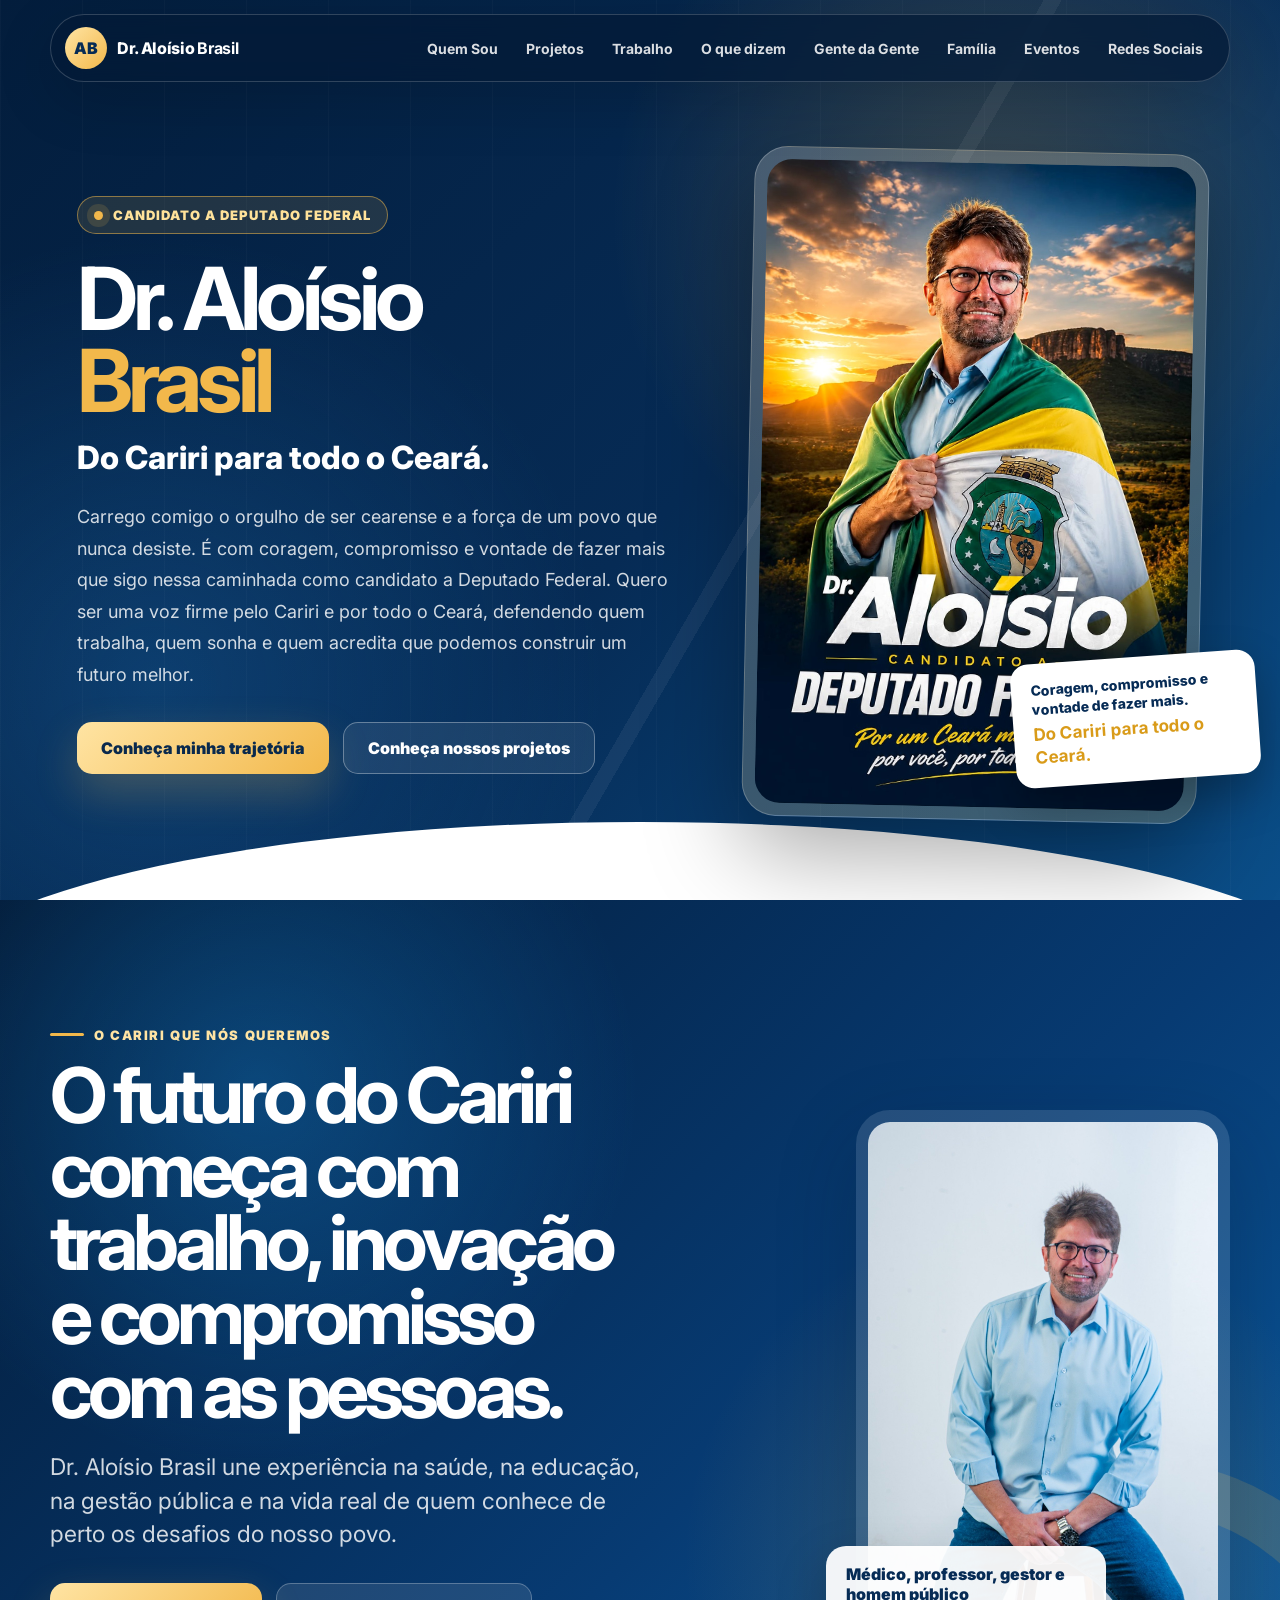
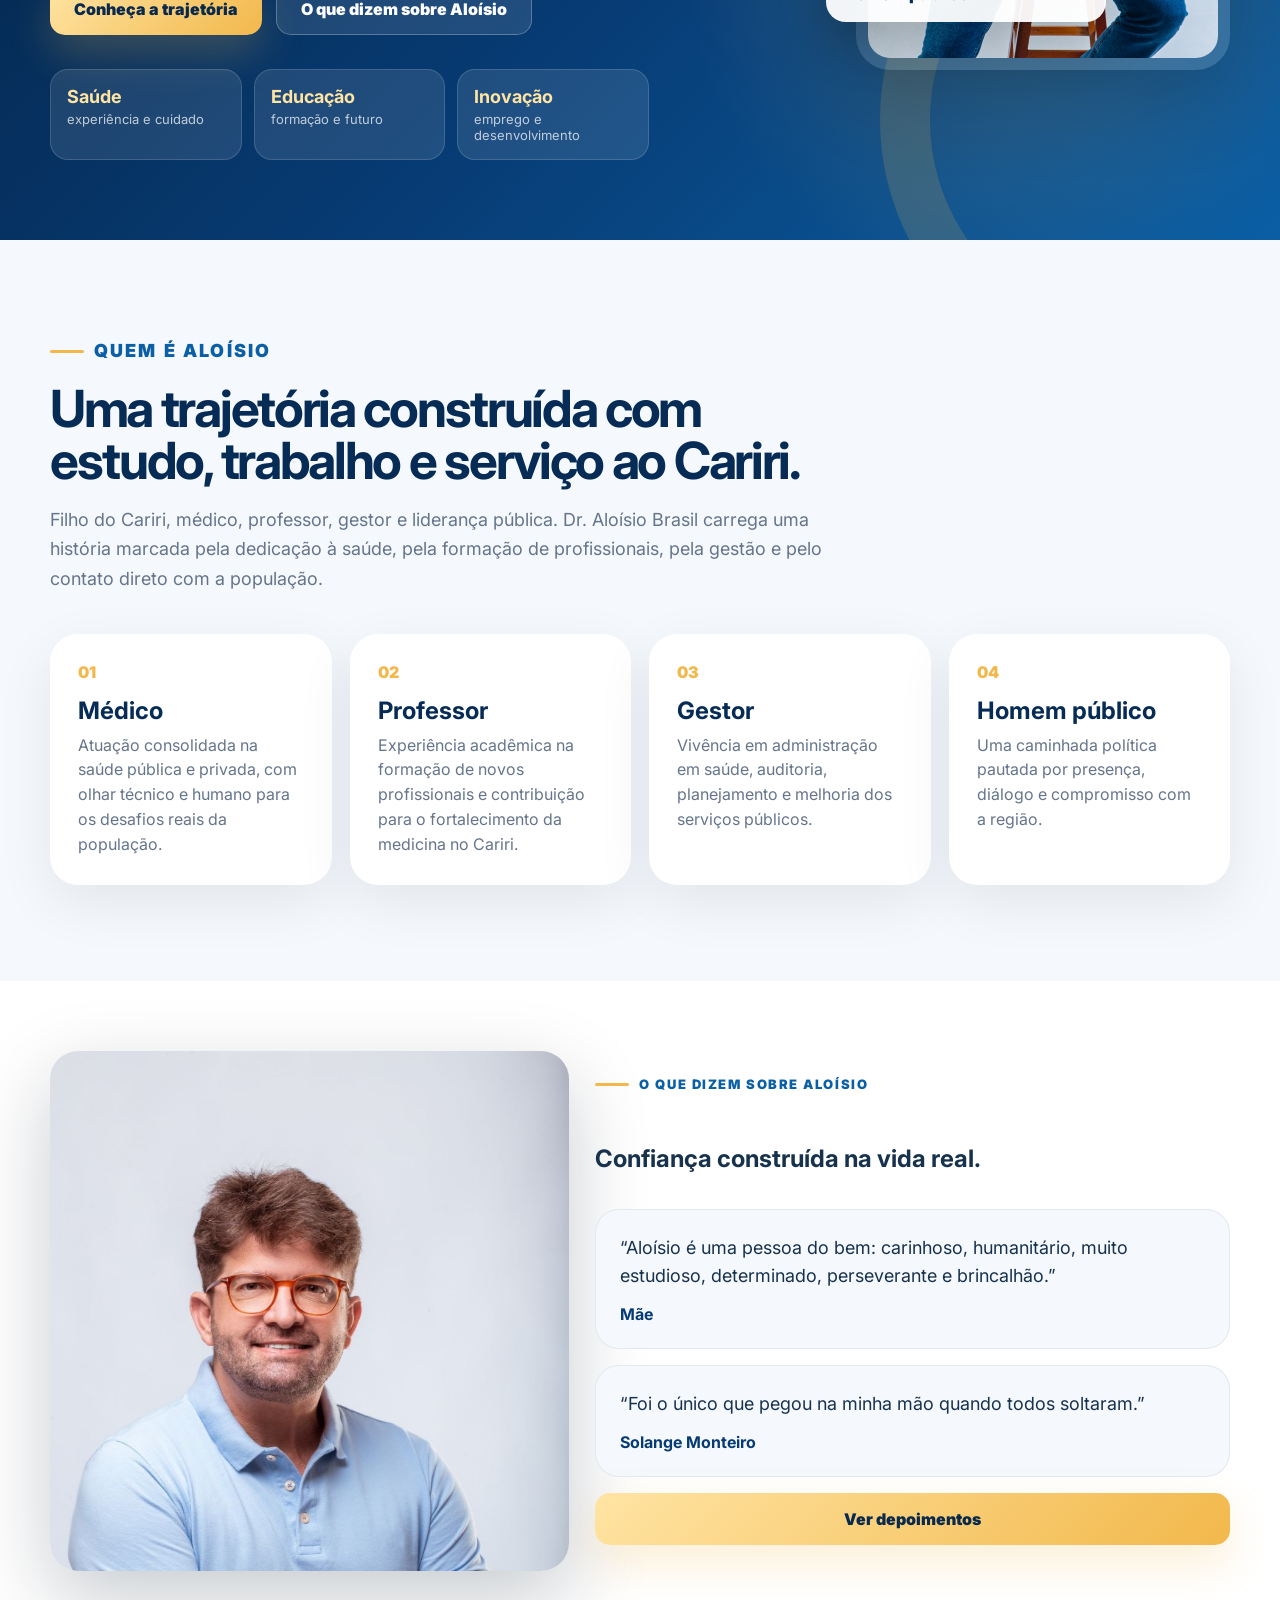
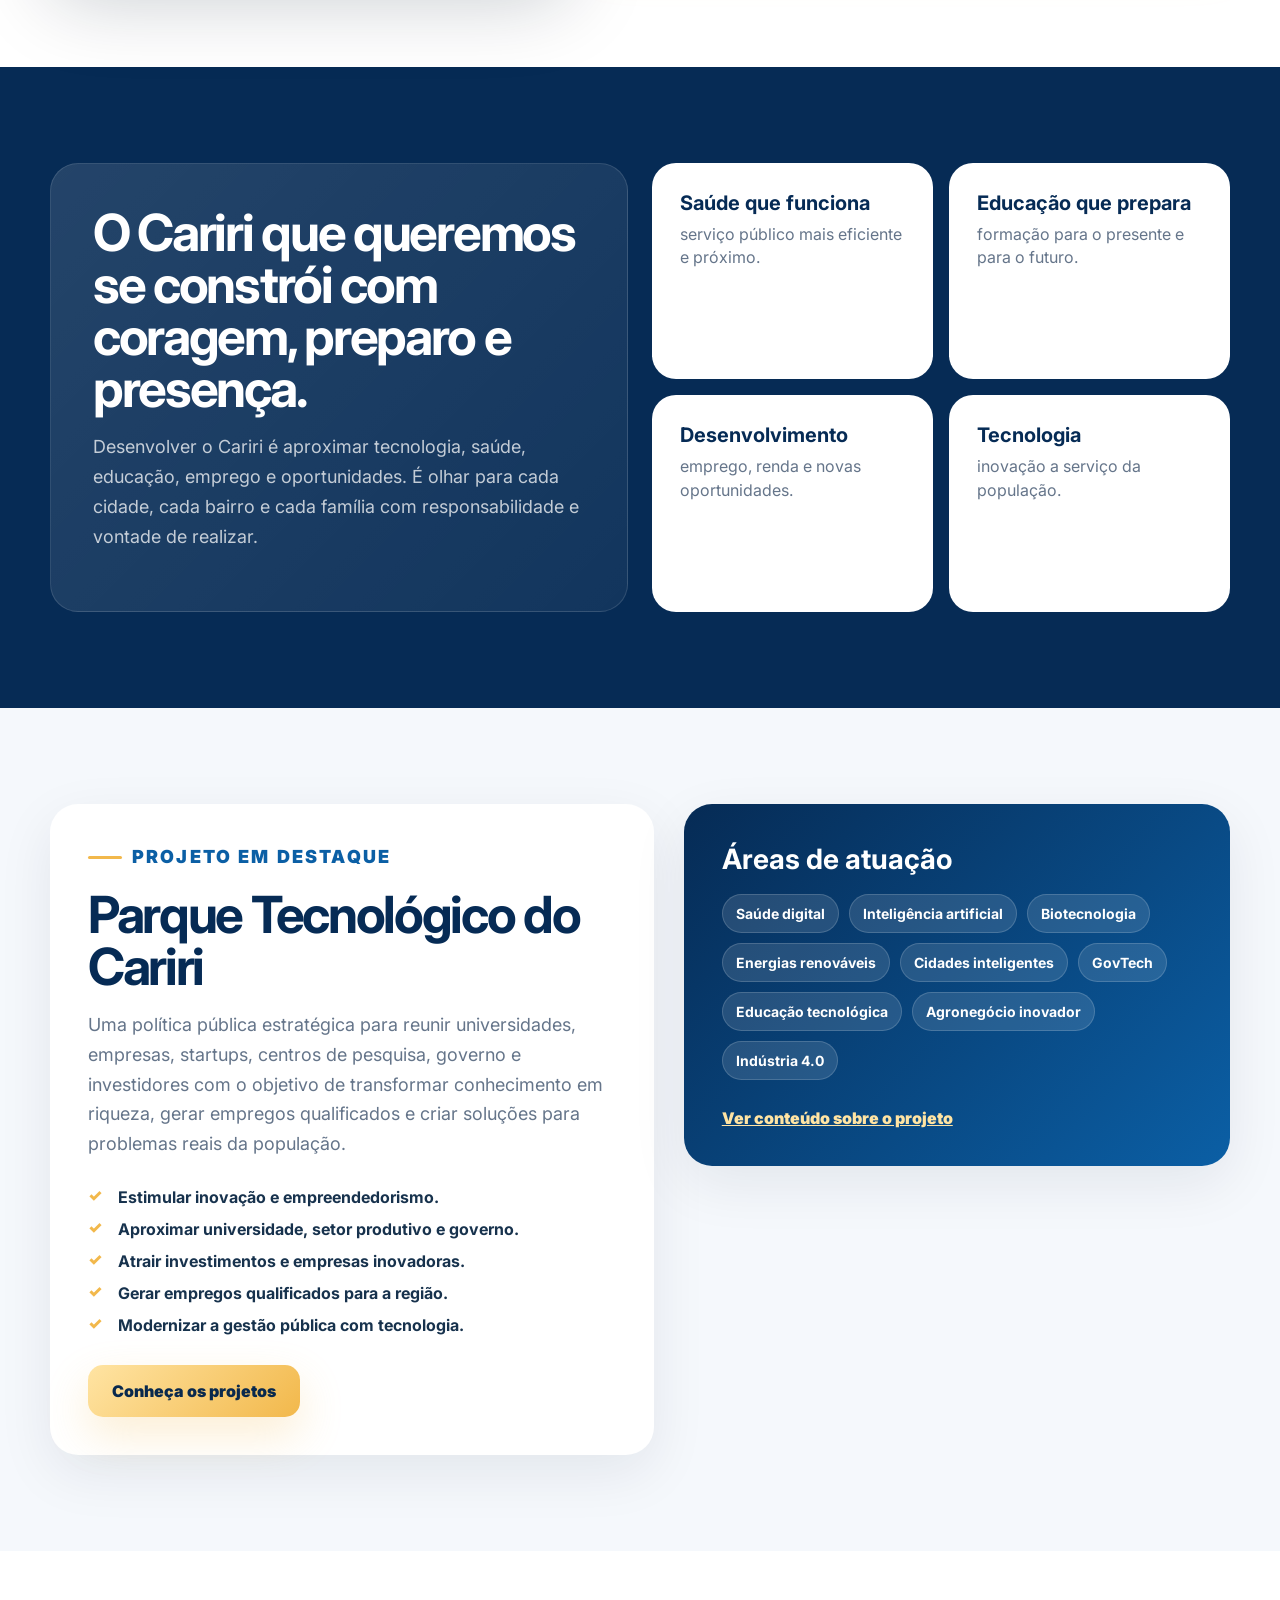
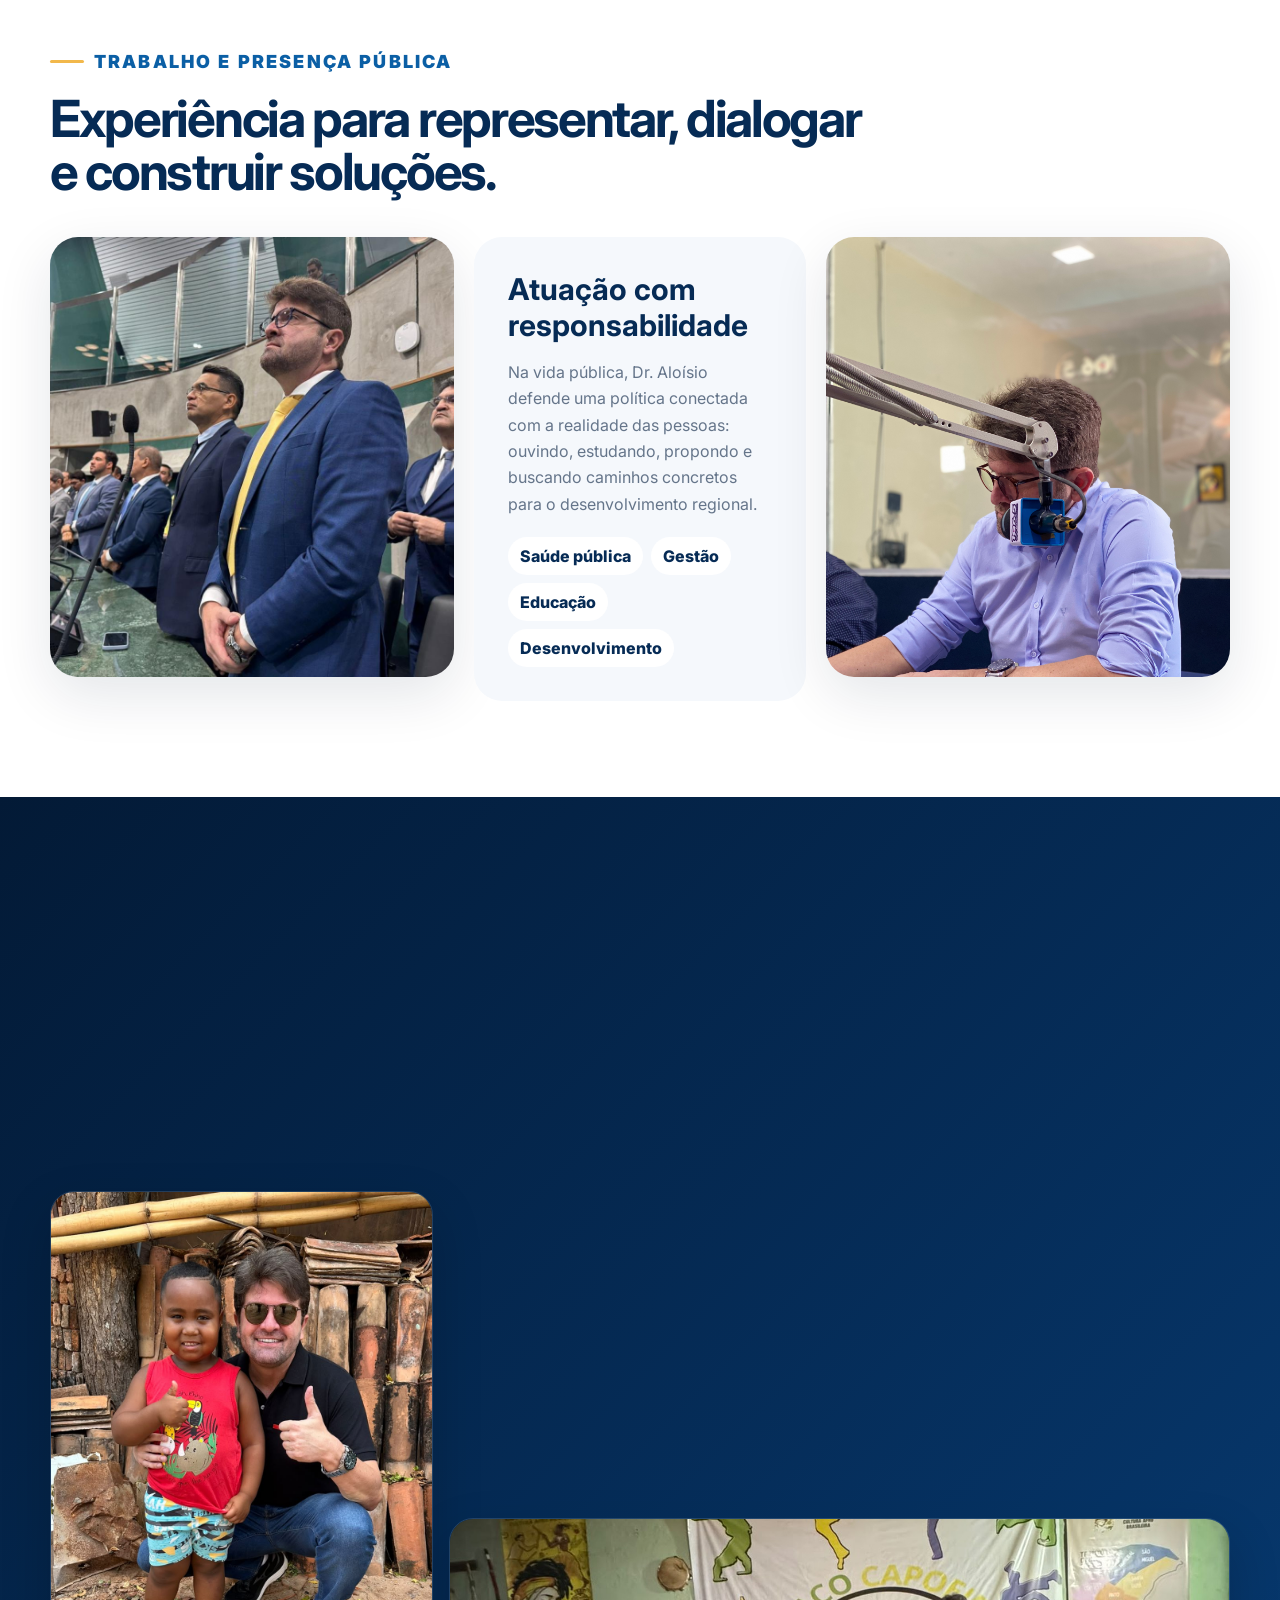
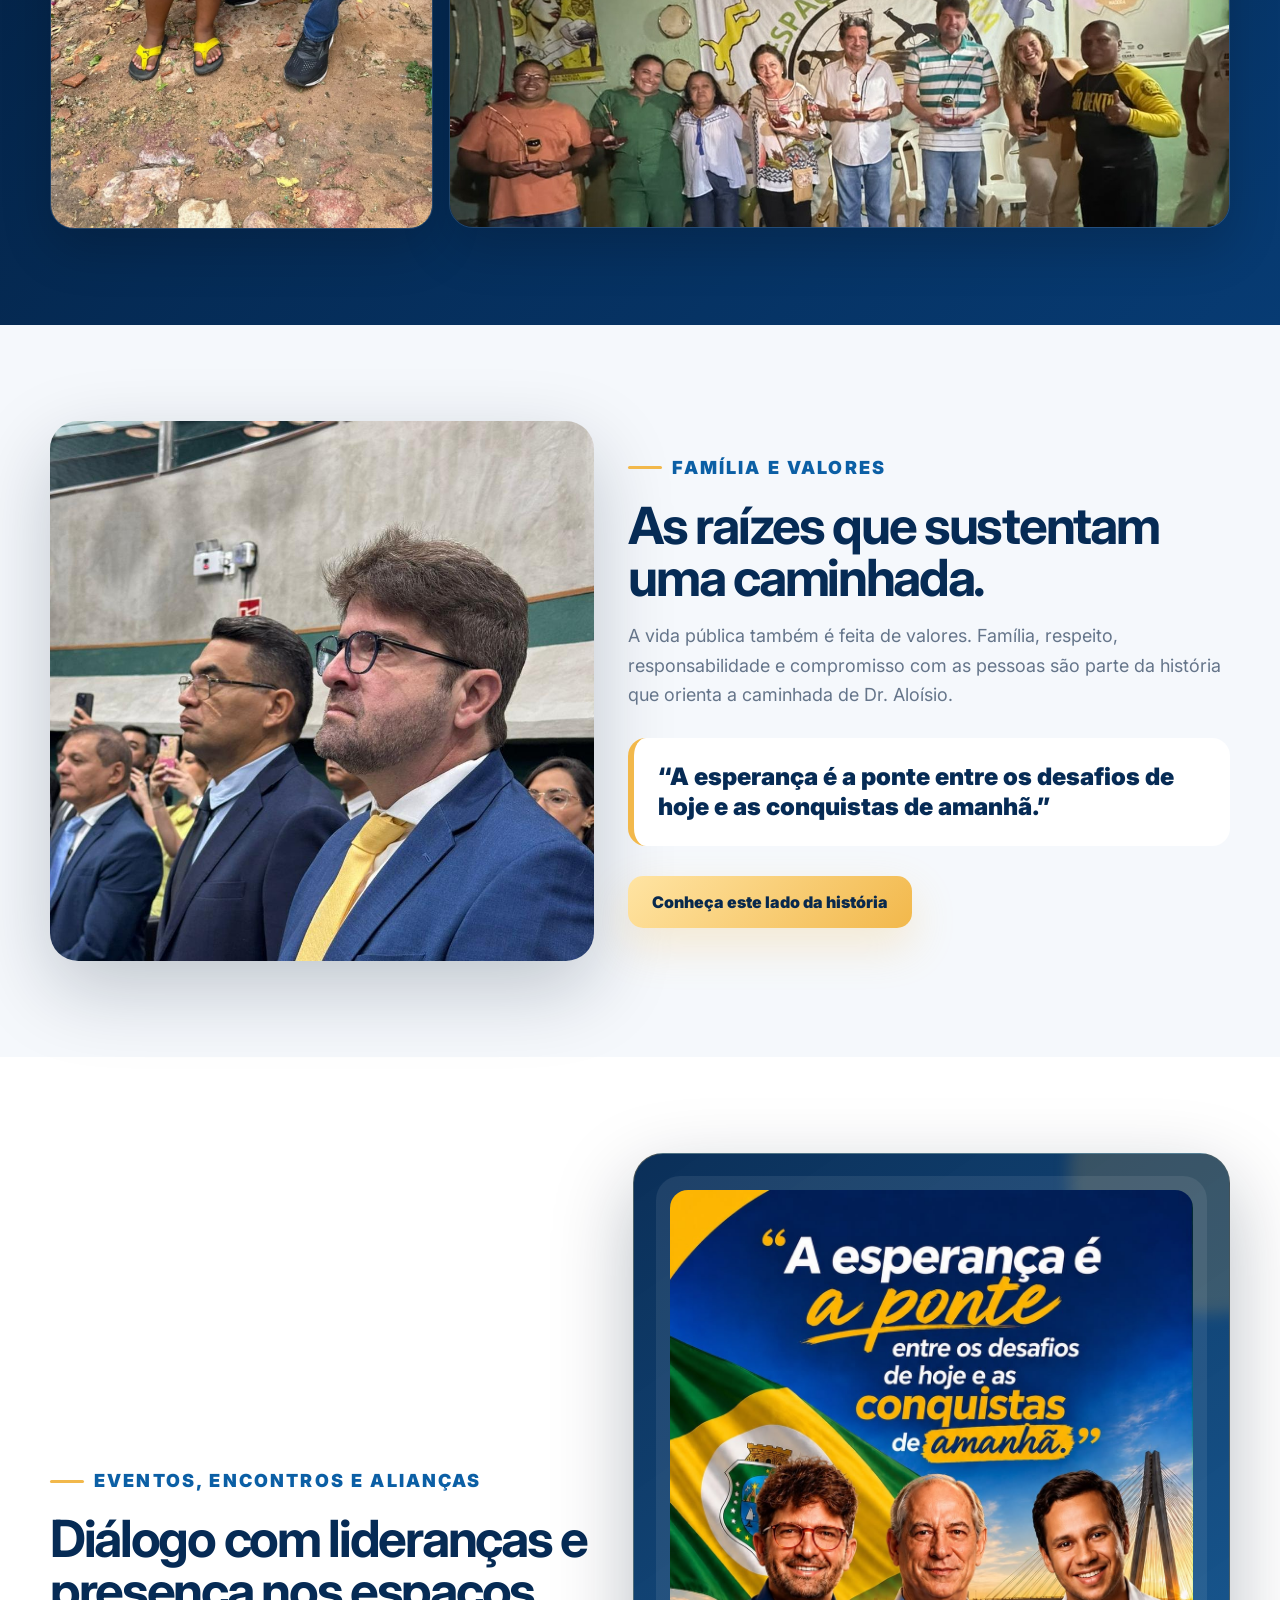
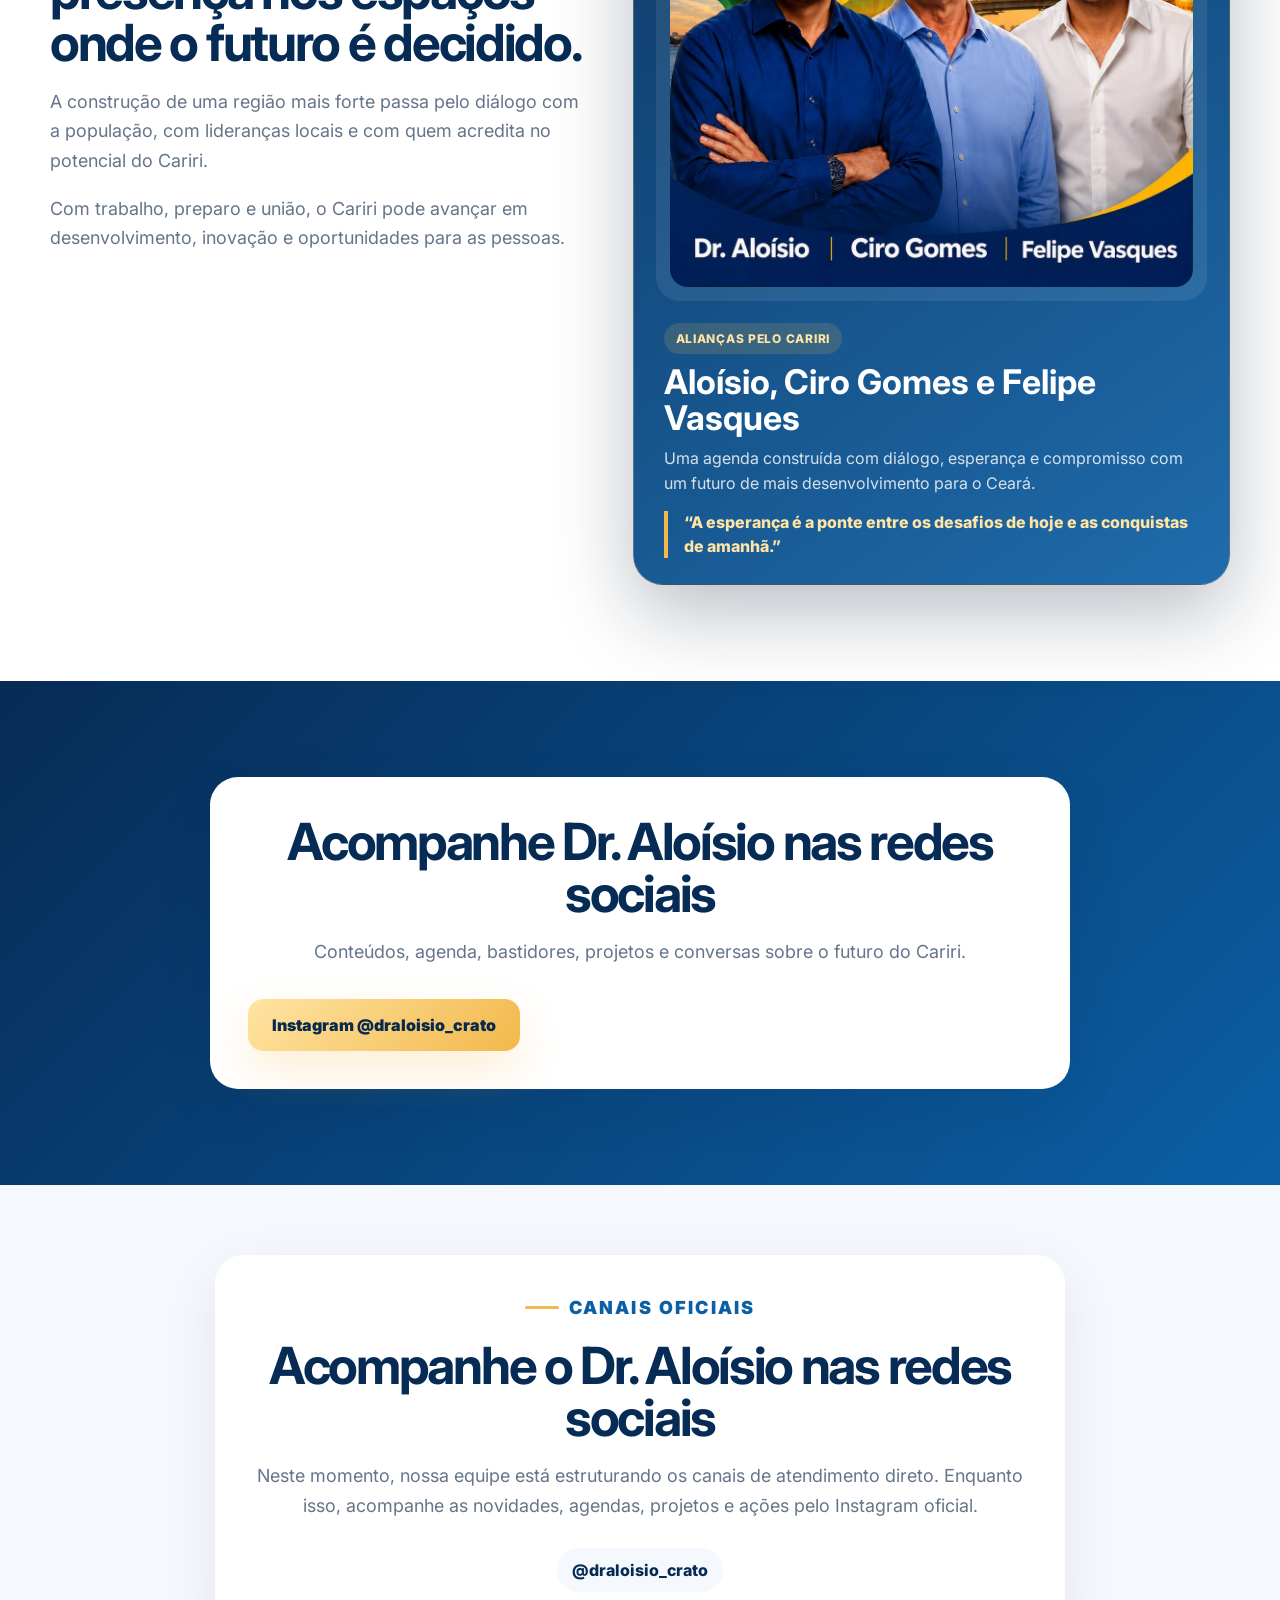
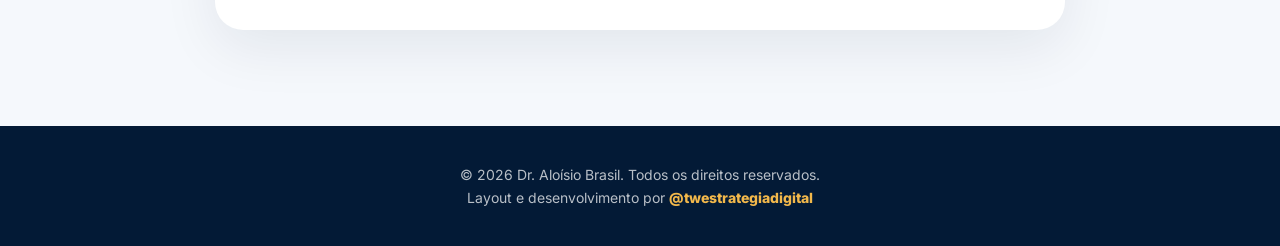
==== commit 27ae69ec: "Update index.html reindexado" ====
--- a/construcao/index.html
+++ b/construcao/index.html
@@ -273,17 +273,26 @@
 
     .campaign-seal {
       position: absolute;
-      left: -24px;
-      bottom: 42px;
-      max-width: 240px;
-      padding: 16px 18px;
+      right: -55px;
+      bottom: 40px;
+      width: 245px;
+      max-width: 245px;
+      padding: 18px 20px;
       border-radius: 18px;
       background: #ffffff;
       color: #062b55;
-      box-shadow: 0 18px 52px rgba(0,0,0,0.25);
+      box-shadow: 0 20px 45px rgba(0,0,0,0.28);
       font-size: 14px;
       font-weight: 800;
       line-height: 1.35;
+      z-index: 15;
+      transform: rotate(-4deg);
+      transition: transform 0.35s ease, box-shadow 0.35s ease;
+    }
+
+    .campaign-seal:hover {
+      transform: rotate(0deg) translateY(-6px);
+      box-shadow: 0 26px 58px rgba(0,0,0,0.32);
     }
 
     .campaign-seal strong {
@@ -341,10 +350,18 @@
       }
 
       .campaign-seal {
-        position: static;
+        position: relative;
+        right: auto;
+        bottom: auto;
+        width: 100%;
         max-width: none;
-        margin-top: 12px;
+        margin-top: 20px;
         text-align: left;
+        transform: none;
+      }
+
+      .campaign-seal:hover {
+        transform: translateY(-4px);
       }
     }
   </style>
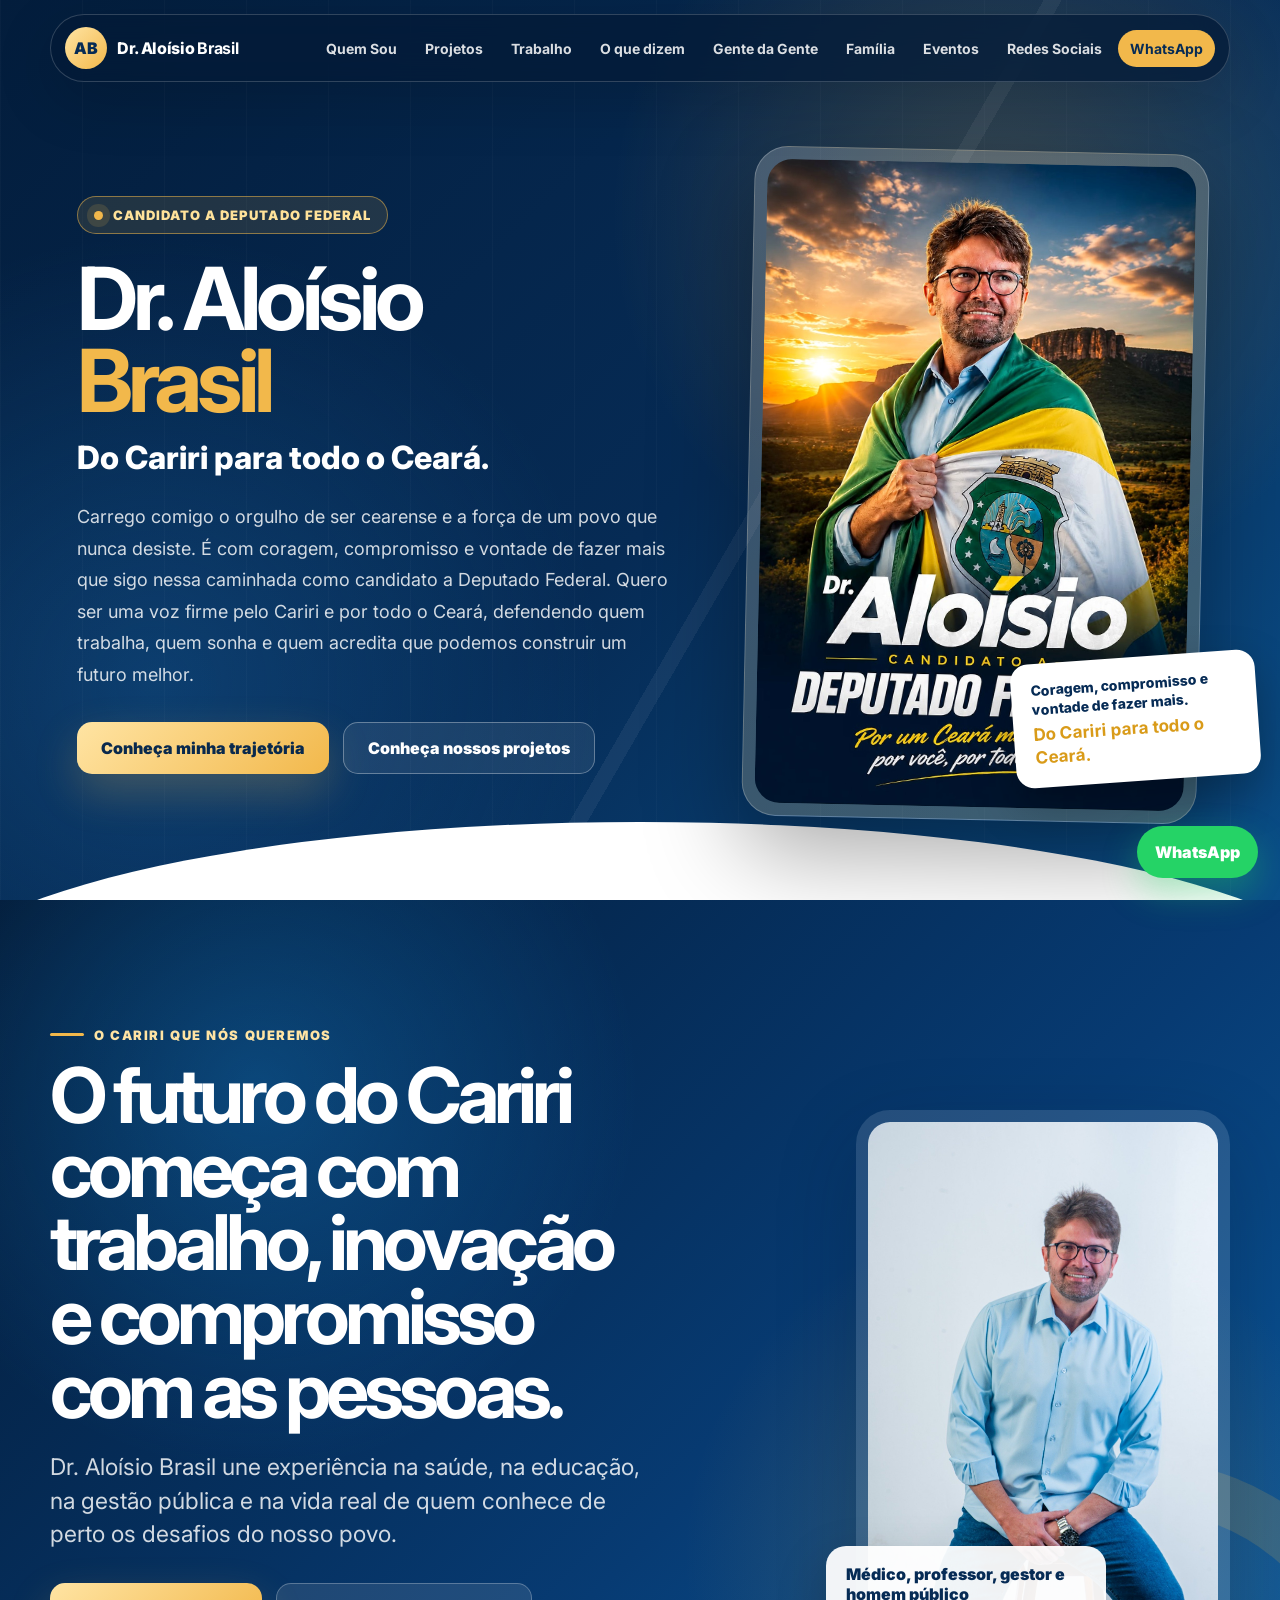
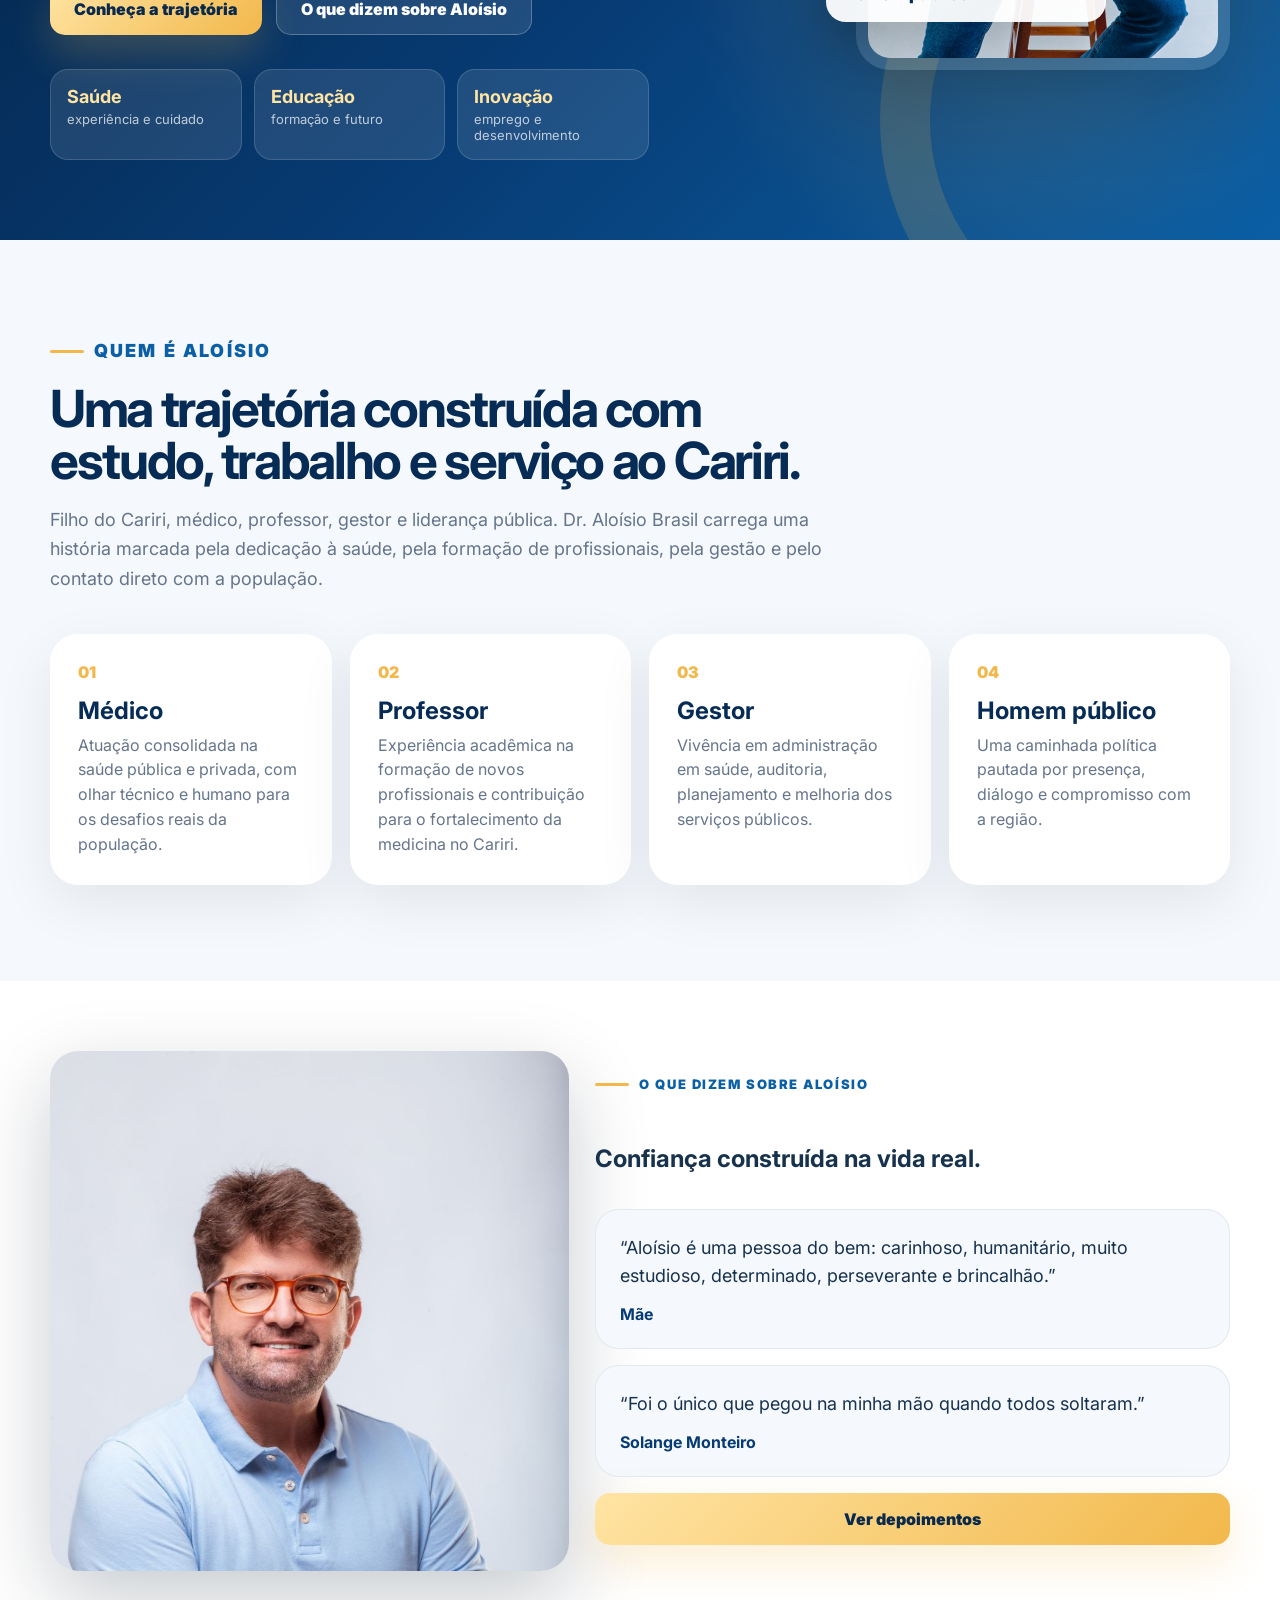
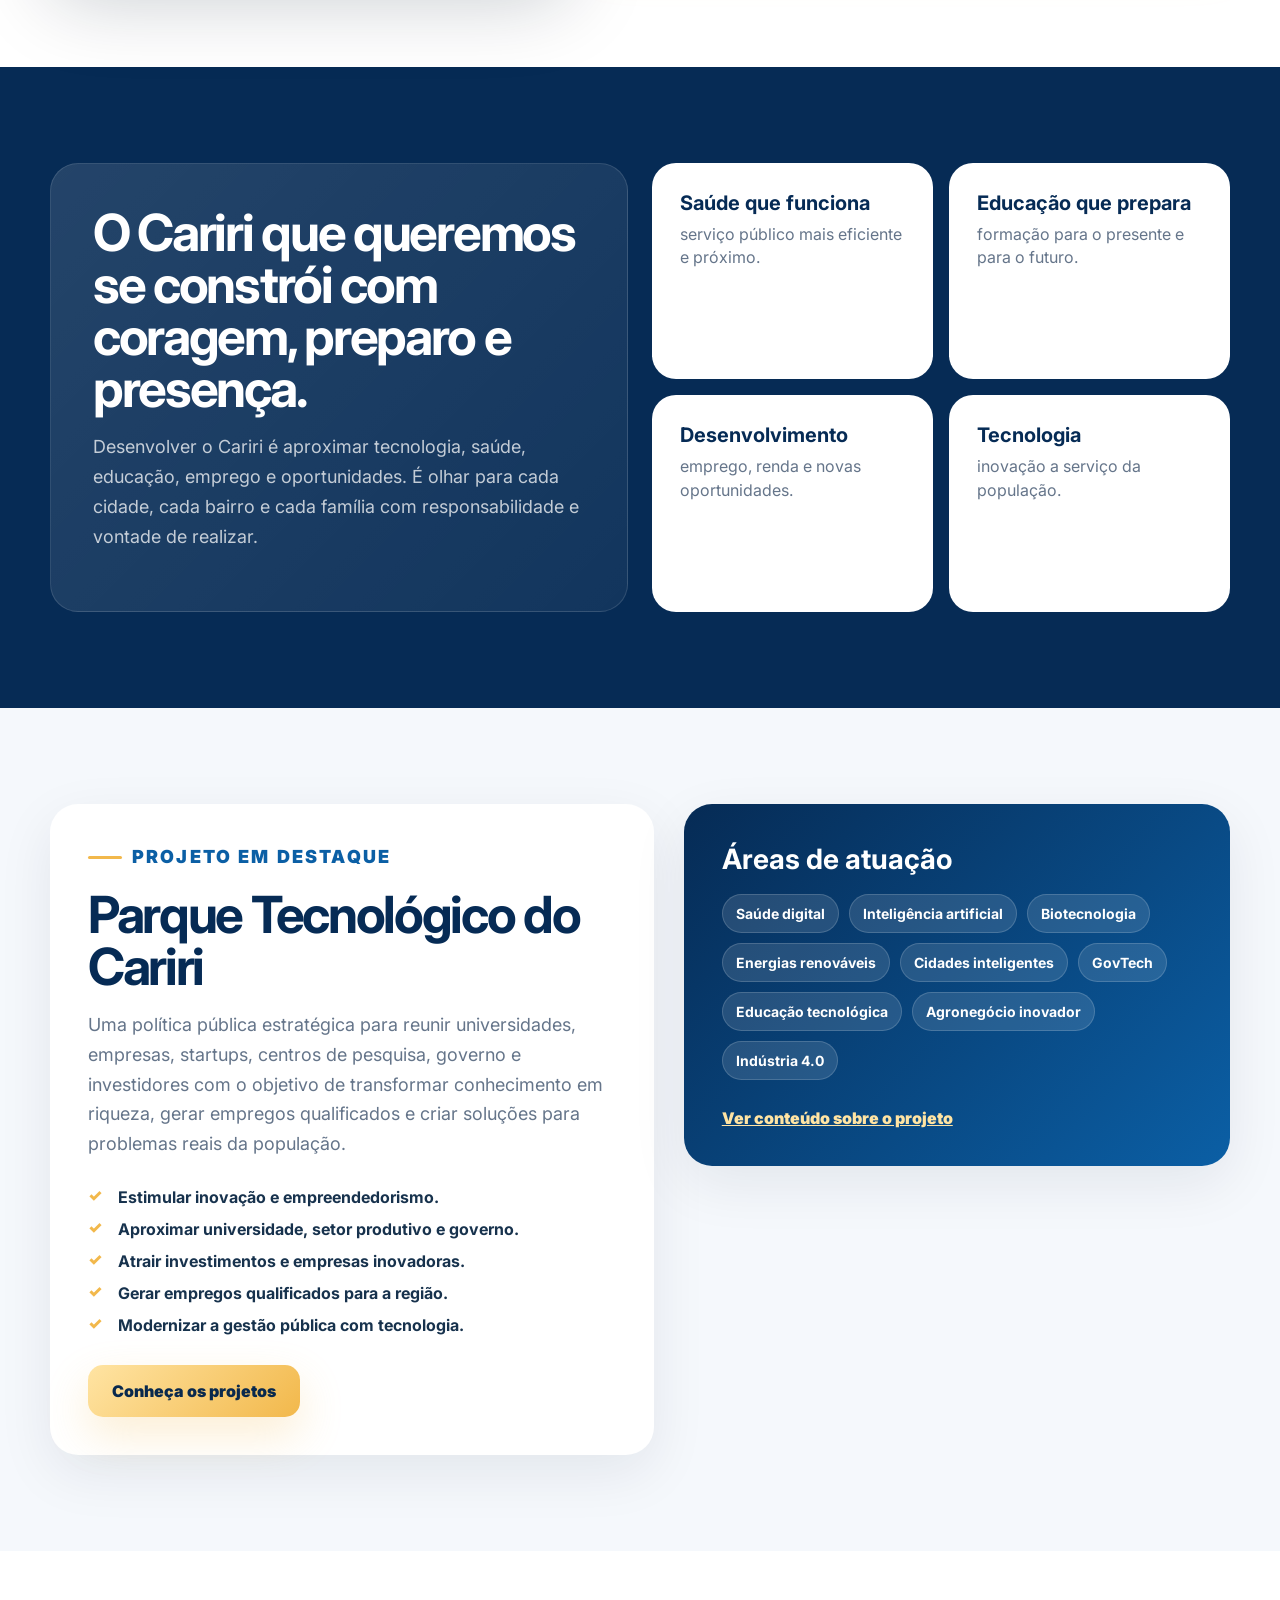
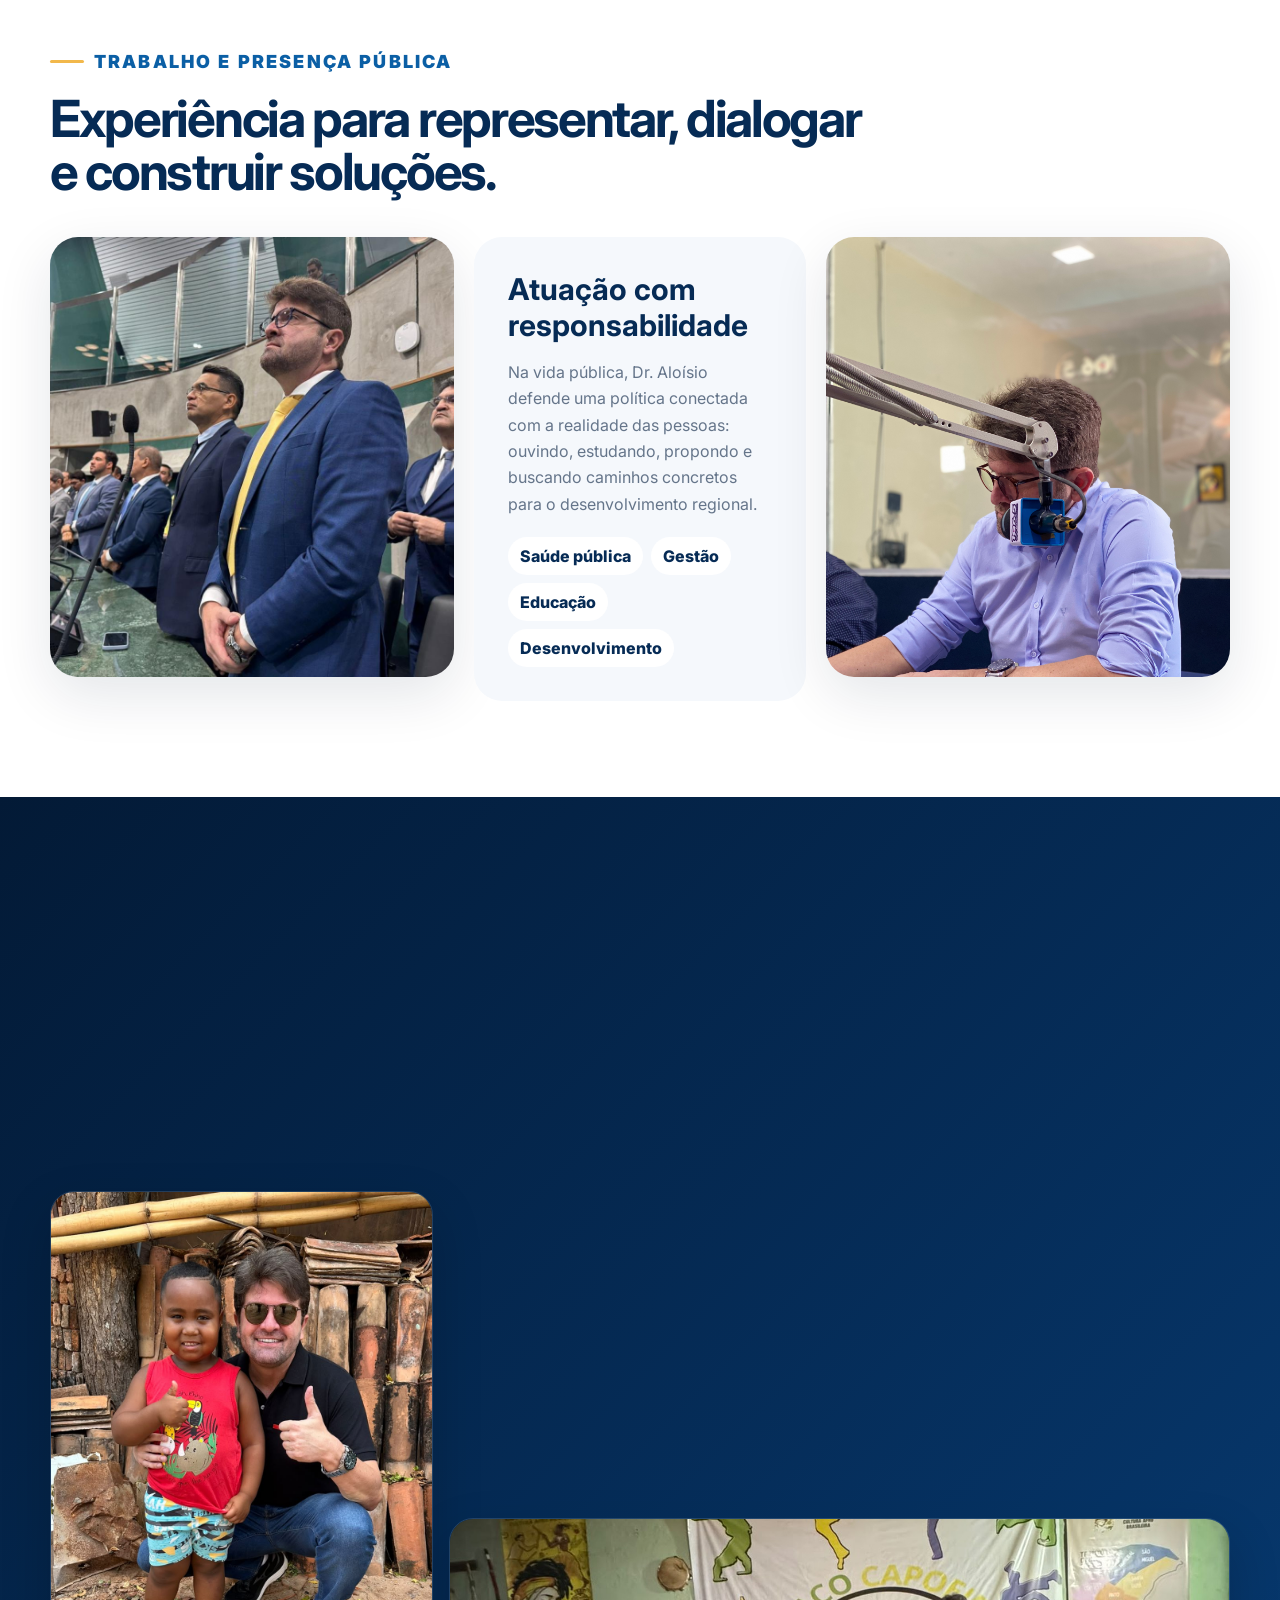
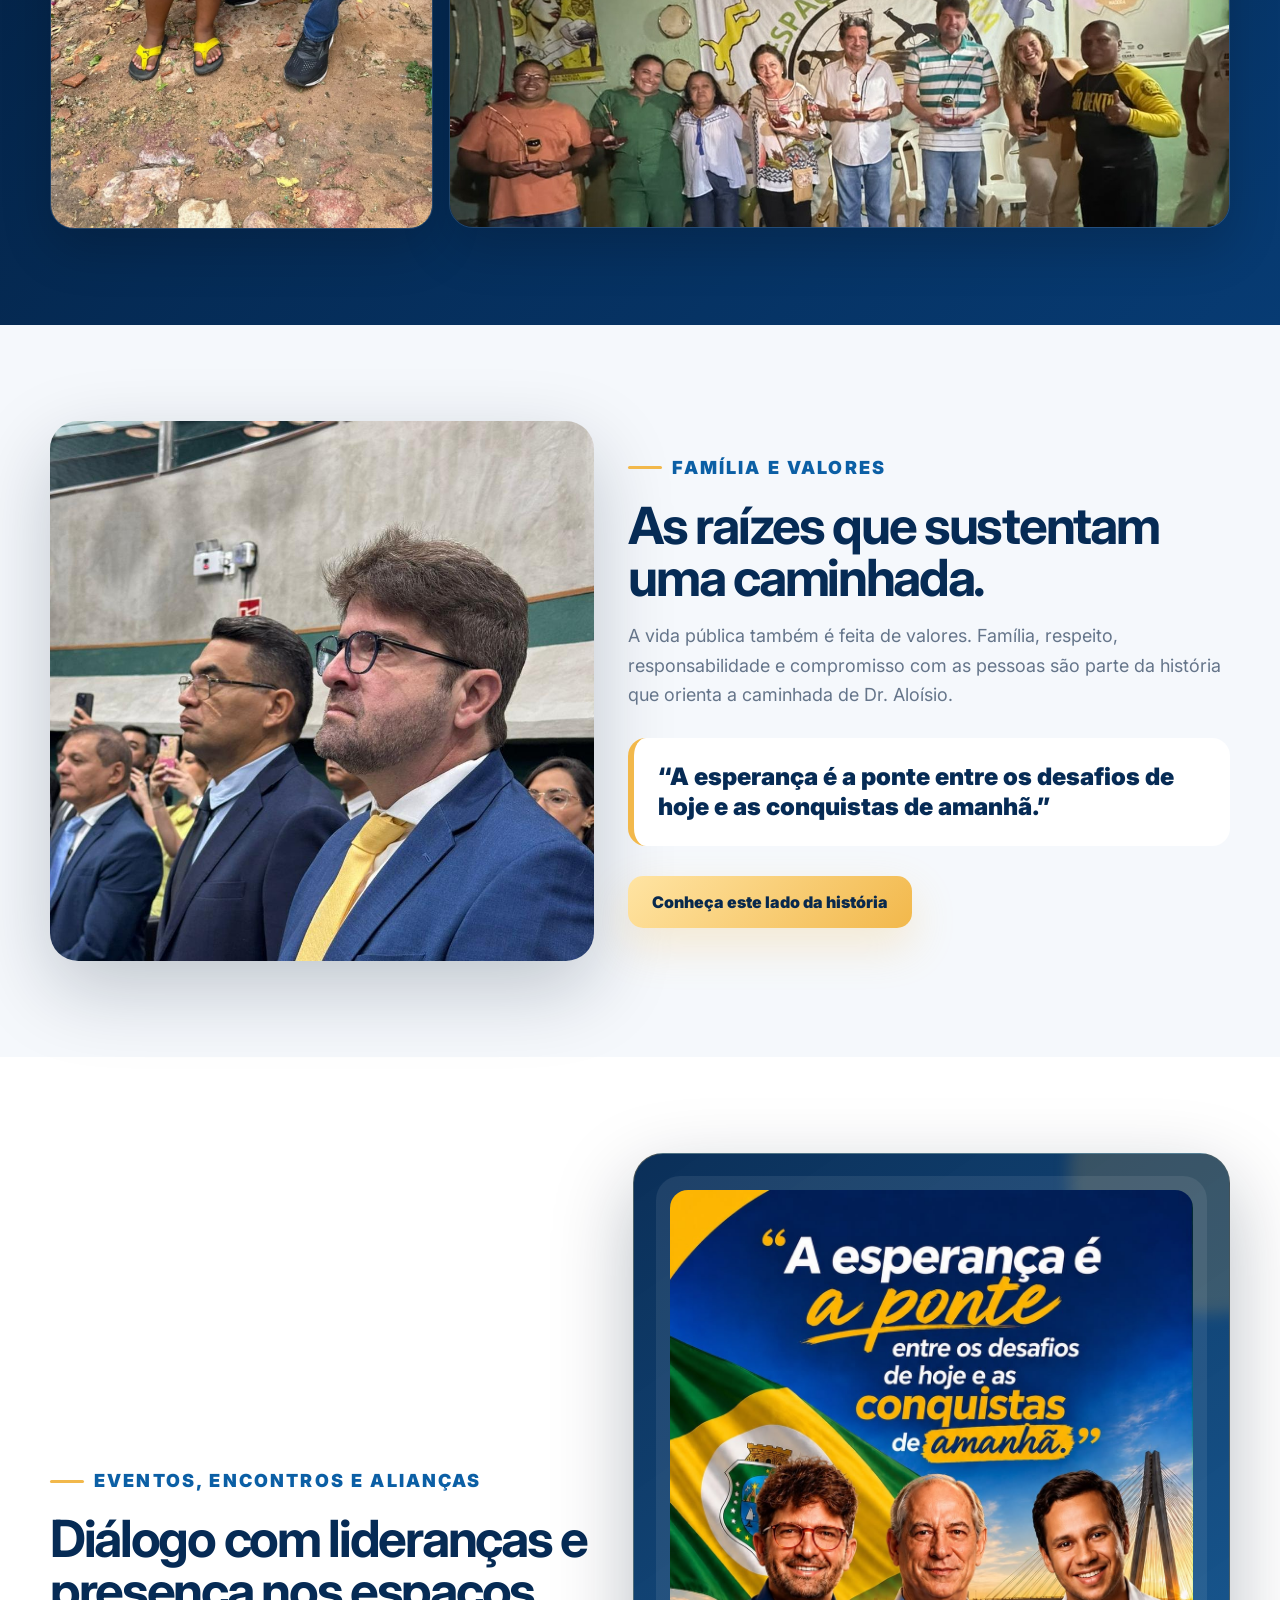
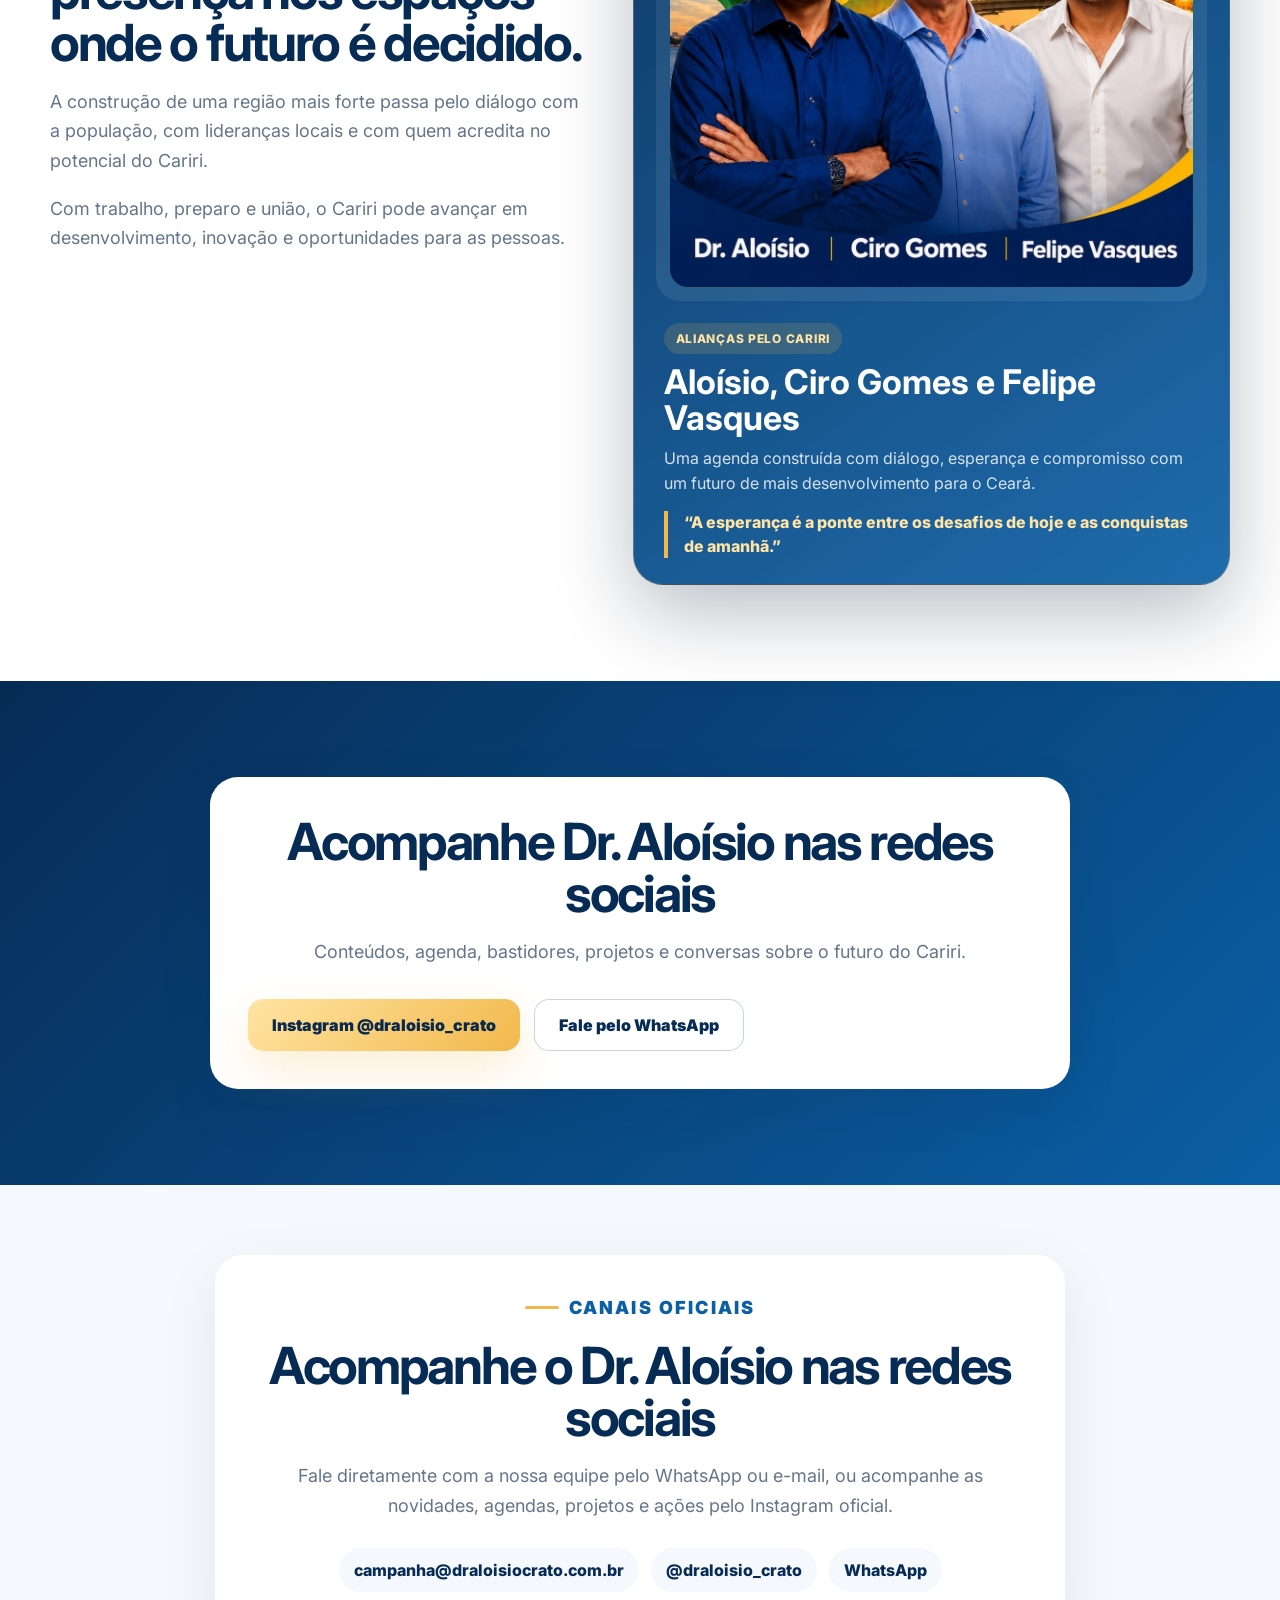
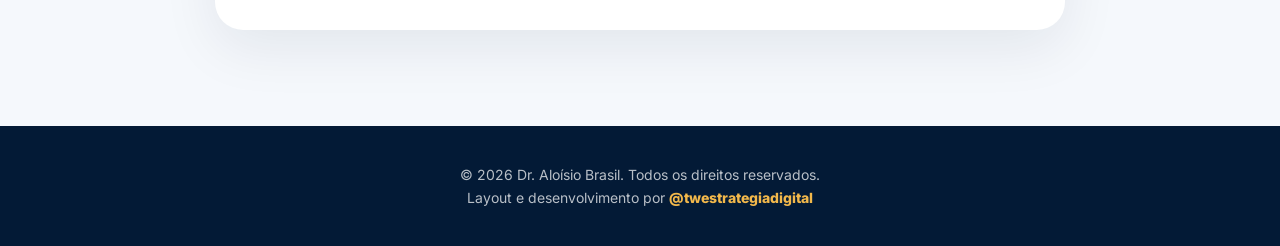
==== commit b1b033d4: "Add WhatsApp contact links and update sections" ====
--- a/construcao/index.html
+++ b/construcao/index.html
@@ -383,7 +383,7 @@
       <a href="familia/">Família</a>
       <a href="/construcao/#eventos">Eventos</a>
       <a href="/construcao/#redes">Redes Sociais</a>
-      <!-- WhatsApp temporariamente removido até definição da equipe de atendimento -->
+      <a class="nav-cta" href="https://wa.me/558838420044" target="_blank" rel="noopener">WhatsApp</a>
     </nav>
   </header>
   <main>
@@ -510,15 +510,15 @@
       </div>
     </section>
 
-    <section class="section social" id="redes"><div class="social-card reveal"><h2>Acompanhe Dr. Aloísio nas redes sociais</h2><p>Conteúdos, agenda, bastidores, projetos e conversas sobre o futuro do Cariri.</p><div class="social-actions"><a class="btn btn-primary" href="https://www.instagram.com/draloisio_crato" target="_blank" rel="noopener">Instagram @draloisio_crato</a></div></div></section>
-
-    <section class="section contact-section" id="contato"><div class="contact-box reveal"><p class="eyebrow dark">Canais oficiais</p><h2>Acompanhe o Dr. Aloísio nas redes sociais</h2><p>Neste momento, nossa equipe está estruturando os canais de atendimento direto. Enquanto isso, acompanhe as novidades, agendas, projetos e ações pelo Instagram oficial.</p><div class="contact-links"><a href="https://www.instagram.com/draloisio_crato" target="_blank" rel="noopener">@draloisio_crato</a></div></div></section>
+    <section class="section social" id="redes"><div class="social-card reveal"><h2>Acompanhe Dr. Aloísio nas redes sociais</h2><p>Conteúdos, agenda, bastidores, projetos e conversas sobre o futuro do Cariri.</p><div class="social-actions"><a class="btn btn-primary" href="https://www.instagram.com/draloisio_crato" target="_blank" rel="noopener">Instagram @draloisio_crato</a><a class="btn btn-secondary dark-btn" href="https://wa.me/558838420044" target="_blank" rel="noopener">Fale pelo WhatsApp</a></div></div></section>
+
+    <section class="section contact-section" id="contato"><div class="contact-box reveal"><p class="eyebrow dark">Canais oficiais</p><h2>Acompanhe o Dr. Aloísio nas redes sociais</h2><p>Fale diretamente com a nossa equipe pelo WhatsApp ou e-mail, ou acompanhe as novidades, agendas, projetos e ações pelo Instagram oficial.</p><div class="contact-links"><a href="mailto:campanha@draloisiocrato.com.br">campanha@draloisiocrato.com.br</a><a href="https://www.instagram.com/draloisio_crato" target="_blank" rel="noopener">@draloisio_crato</a><a href="https://wa.me/558838420044" target="_blank" rel="noopener">WhatsApp</a></div></div></section>
   </main>
   <footer>
     <p>© 2026 Dr. Aloísio Brasil. Todos os direitos reservados.</p>
     <p class="credits">Layout e desenvolvimento por <a href="https://www.instagram.com/twestrategiadigital" target="_blank" rel="noopener noreferrer">@twestrategiadigital</a></p>
   </footer>
-  <!-- Botão flutuante do WhatsApp temporariamente removido até ativação da equipe -->
+  <a class="whatsapp-float" href="https://wa.me/558838420044" target="_blank" rel="noopener" aria-label="WhatsApp">WhatsApp</a>
   <script src="script.js"></script>
 </body>
 </html>
